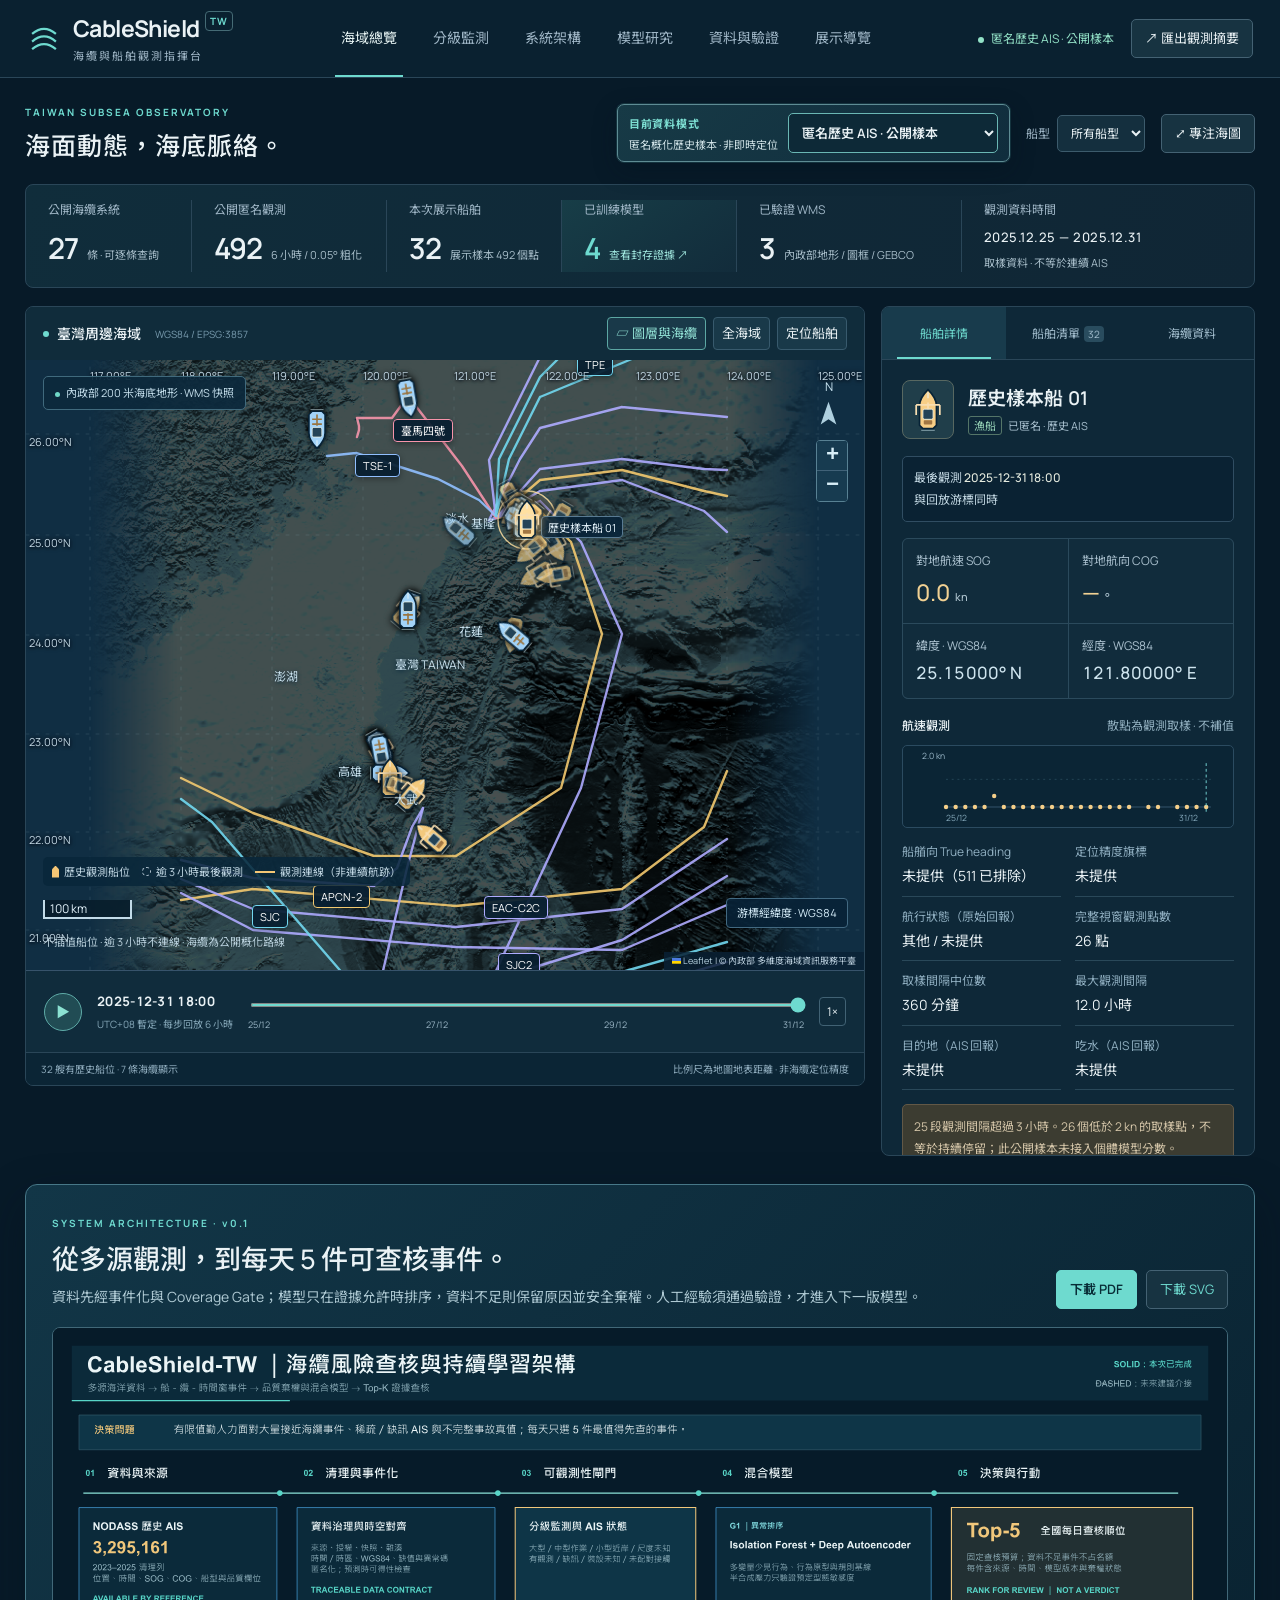
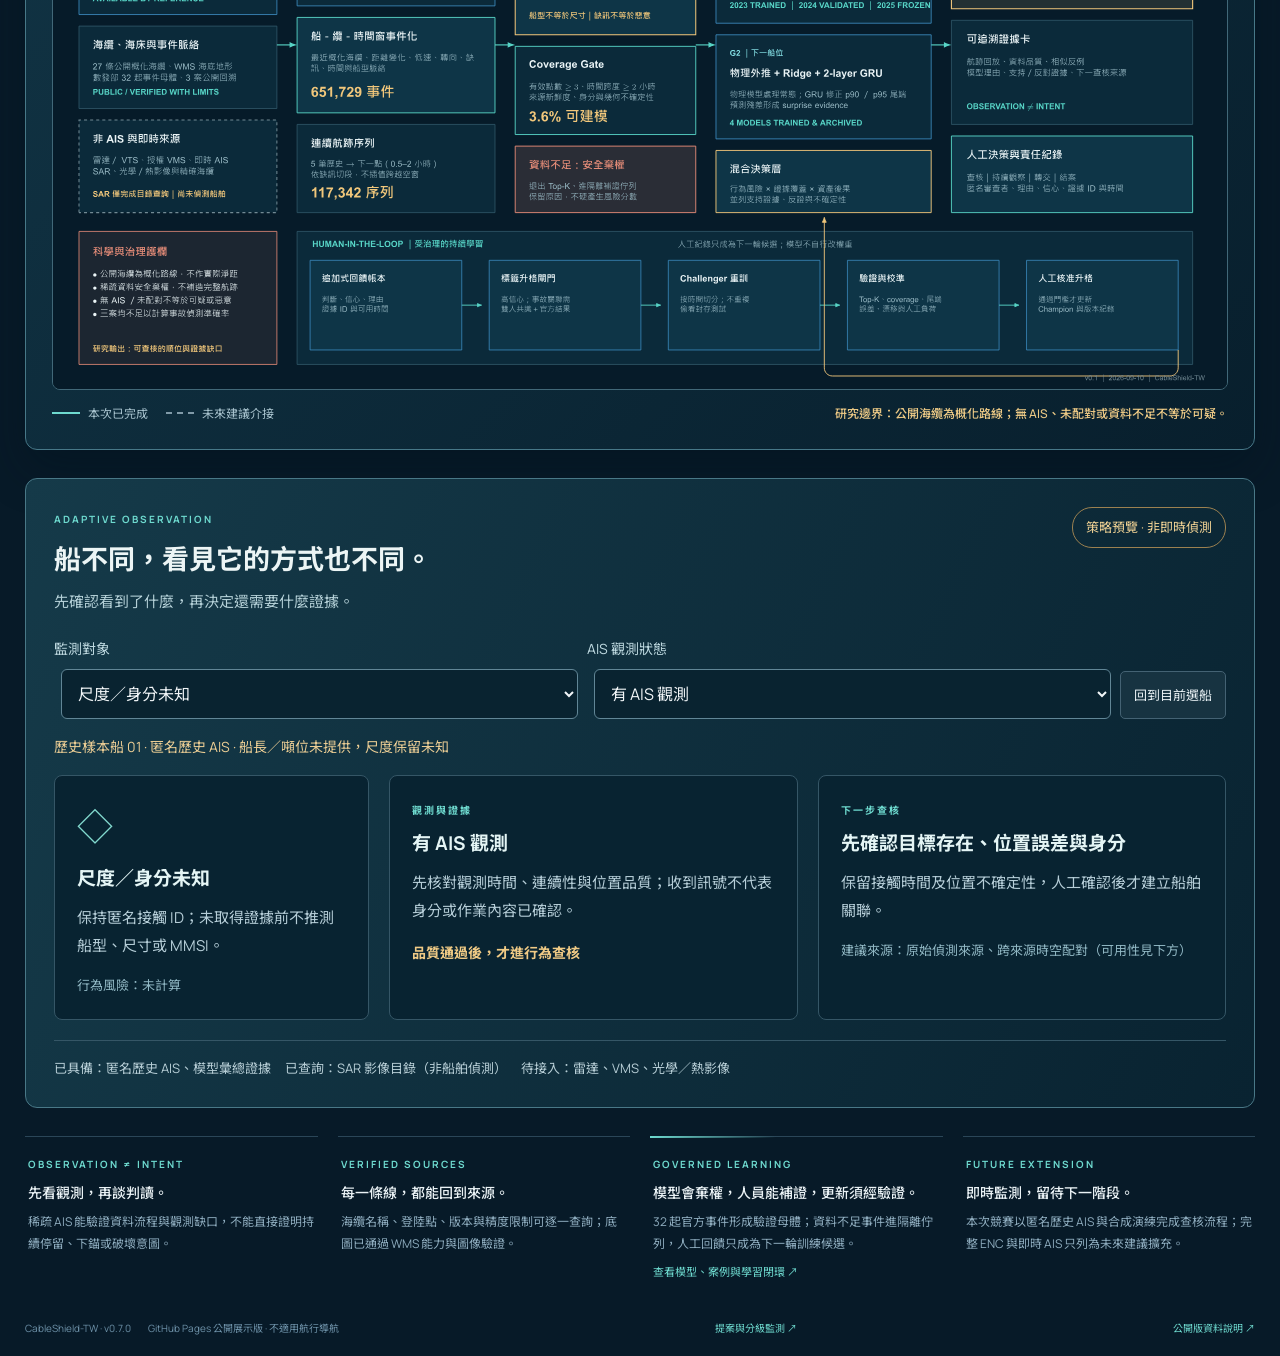
==== index.html @ 7bfb0d84 "feat: publish system architecture workflow" ====
<!doctype html><html lang="zh-Hant"><head><meta charset="utf-8"><meta name="viewport" content="width=device-width,initial-scale=1"><meta name="theme-color" content="#091b29"><title>CableShield-TW｜海纜與船舶觀測指揮台</title><link rel="stylesheet" href="./vendor/leaflet.css?v=0.7.0"><link rel="stylesheet" href="./style.css?v=0.7.0"><script src="./vendor/leaflet.js" defer></script><script src="./app.js?v=0.7.0" type="module"></script></head><body>
<a class="skip" href="#map">跳至海域地圖</a><header class="top"><a class="brand" href="./"><svg viewBox="0 0 40 40"><path d="M6 14Q20 2 34 14M6 23Q20 11 34 23M6 32Q20 20 34 32"/></svg><span>CableShield<sup>TW</sup><small>海纜與船舶觀測指揮台</small></span></a><nav><button class="active" id="overviewNav">海域總覽</button><button id="monitorNav">分級監測</button><button id="architectureNav">系統架構</button><button id="modelNav">模型研究</button><button id="sourcesNav">資料與驗證</button><button id="guideNav">展示導覽</button></nav><div class="header-right"><span class="source-indicator" id="modeTag">歷史 AIS</span><button class="button" id="exportBtn">↗ 匯出觀測摘要</button></div></header>
<main><section class="mission"><div><span class="eyebrow">TAIWAN SUBSEA OBSERVATORY</span><h1>海面動態，海底脈絡。</h1></div><div class="mission-controls"><label class="mode-control"><span class="mode-label">目前資料模式</span><select id="mode" aria-describedby="modeInlineNote"><option value="history">匿名歷史 AIS · 公開樣本</option><option value="simulation">情境演練 · 合成契約展示</option></select><span class="mode-inline-note" id="modeInlineNote">匿名概化歷史樣本 · 非即時定位</span></label><label>船型<select id="shipFilter"><option value="all">所有船型</option><option value="漁船">漁船</option><option value="貨船">貨船</option><option value="其他">其他船舶</option></select></label><button id="fullMap" class="button">⤢ 專注海圖</button></div></section>
<section class="stats"><article><span>公開海纜系統</span><b id="cableTotal">—</b><small>條 · 可逐條查詢</small></article><article><span id="recordsLabel">區域有效觀測</span><b id="pointTotal">—</b><small id="pointScope">7 日資料視窗</small></article><article><span>本次展示船舶</span><b id="shipTotal">—</b><small id="shipScope">依重複觀測數取樣</small></article><article class="model-stat"><span>已訓練模型</span><b>4</b><small><button id="modelEvidenceBtn">查看封存證據 ↗</button></small></article><article><span>已驗證 WMS</span><b>3</b><small>內政部地形 / 圖框 / GEBCO</small></article><article class="data-window"><span>觀測資料時間</span><strong id="dataWindow">正在核對來源…</strong><small id="windowNote">與 2026 海纜快照分開標示</small></article></section>
<section class="workspace"><div class="map-column"><div class="map-top"><div><span class="status-dot"></span><strong>臺灣周邊海域</strong><span class="map-subtitle">WGS84 / EPSG:3857</span></div><div class="map-tabs"><button id="layersBtn" aria-expanded="false">▱ 圖層與海纜</button><button id="homeMap">全海域</button><button id="followBtn">定位船舶</button></div></div><div class="map-shell"><div id="map" role="region" aria-label="可縮放的臺灣海纜與 AIS 地圖" tabindex="0"></div><div class="map-badge" id="baseBadge"><i></i>內政部 200 米海底地形 · WMS 快照</div><div class="map-north">N<svg viewBox="0 0 24 32"><path d="M12 2L21 28L12 22L3 28Z"/></svg></div><div class="map-coordinates" id="coordinates">游標經緯度 · WGS84</div><div class="map-legend"><span><i class="legend-ship"></i>歷史觀測船位</span><span><i class="legend-old"></i>逾 3 小時最後觀測</span><span><i class="legend-track"></i>觀測連線（非連續航跡）</span></div><div class="map-notice" id="mapNotice">不插值船位 · 缺訊不連線 · 海纜為公開概化路線</div>
<aside id="layerPanel" class="layer-panel" hidden><div class="drawer-head"><h2>圖層控制</h2><button id="closeLayers" aria-label="關閉圖層">×</button></div><div class="layer-scroll"><h3>海洋底圖</h3><label class="layer-option"><input type="radio" name="basemap" value="moi" checked><span>內政部 200 米海底地形<small>已驗證 WMS · 2026.09.10 擷取</small></span></label><label class="layer-option"><input type="radio" name="basemap" value="gebco"><span>GEBCO 全球海底地形<small>已驗證 WMS · 獨立來源</small></span></label><label class="layer-option"><input type="radio" name="basemap" value="none"><span>純海圖背景<small>便於辨認船舶與纜線</small></span></label><label class="layer-option"><input id="originalColor" type="checkbox"><span>顯示底圖原色</span></label><label class="layer-option"><input id="liveWms" type="checkbox"><span>直接請求 WMS<small id="wmsState">預設使用已驗證快照，離線也可展示</small></span></label><label class="layer-option"><input id="encFrame" type="checkbox"><span>ENC 電子航行圖框<small>公開 WMS，圖框不等於完整海圖</small></span></label><h3>船舶與座標</h3><label class="layer-option"><input id="shipsLayer" type="checkbox" checked><span>船舶圖示</span></label><label class="layer-option"><input id="tracksLayer" type="checkbox" checked><span>所選船舶觀測連線</span></label><label class="layer-option"><input id="fixesLayer" type="checkbox" checked><span>所選船舶原始觀測點</span></label><label class="layer-option"><input id="gridLayer" type="checkbox" checked><span>經緯網與座標標籤</span></label><label class="layer-option"><input id="labelsLayer" type="checkbox" checked><span>海纜名稱</span></label><h3>海纜系統 <small id="visibleCableCount"></small></h3><div class="layer-actions"><button id="showAllCables">全部顯示</button><button id="hideAllCables">全部隱藏</button></div><input id="cableSearch" placeholder="搜尋海纜名稱…" aria-label="搜尋海纜名稱"><div id="cableLayers"></div><p class="source-foot">TeleGeography / Gigawatt Map · CC BY-NC-SA 3.0。系統名稱為真實資料，路由為公開概化示意；不作實際船纜測距。</p></div></aside></div>
<div class="time-bar"><button id="play" class="play" aria-label="播放歷史觀測">▶</button><div class="play-time"><strong id="cursorTime">—</strong><small id="cursorMeta">資料時區暫按 UTC+08，待確認</small></div><div class="slider-area"><input id="timeSlider" type="range" min="0" max="100" value="100" aria-label="歷史觀測時間游標"><div id="timeTicks"></div></div><button id="speed" class="speed">1×</button></div><div class="map-footer"><span id="mapStatus">正在載入已核對圖層</span><span>比例尺為地圖地表距離 · 非海纜定位精度</span></div></div>
<aside class="inspector"><div class="inspector-tabs"><button class="active" data-tab="detail">船舶詳情</button><button data-tab="fleet">船舶清單 <span id="fleetCount">32</span></button><button data-tab="cable">海纜資料</button></div><div class="inspector-content" id="inspectorContent"><p class="empty">正在載入觀測…</p></div></aside></section>
<section class="architecture" id="systemArchitecture" aria-labelledby="architectureTitle"><div class="architecture-head"><div><span class="eyebrow">SYSTEM ARCHITECTURE · v0.1</span><h2 id="architectureTitle">從多源觀測，到每天 5 件可查核事件。</h2><p>資料先經事件化與 Coverage Gate；模型只在證據允許時排序，資料不足則保留原因並安全棄權。人工經驗須通過驗證，才進入下一版模型。</p></div><div class="architecture-actions"><a class="button primary" href="./assets/cableshield-architecture-v0.1.pdf" download>下載 PDF</a><a class="button" href="./assets/cableshield-architecture-v0.1.svg" download>下載 SVG</a></div></div><a class="architecture-figure" href="./assets/cableshield-architecture-v0.1.svg" target="_blank" rel="noopener" aria-label="另頁開啟完整流程架構圖"><img src="./assets/cableshield-architecture-v0.1.svg?v=0.7.0" alt="CableShield-TW 海纜風險查核與持續學習流程架構圖" loading="lazy"></a><div class="architecture-legend"><span><i class="solid-line"></i>本次已完成</span><span><i class="dashed-line"></i>未來建議介接</span><strong>研究邊界：公開海纜為概化路線；無 AIS、未配對或資料不足不等於可疑。</strong></div></section>
<section class="evidence-strip"><article><span class="eyebrow">OBSERVATION ≠ INTENT</span><h2>先看觀測，再談判讀。</h2><p>稀疏 AIS 能驗證資料流程與觀測缺口，不能直接證明持續停留、下錨或破壞意圖。</p></article><article><span class="eyebrow">VERIFIED SOURCES</span><h2>每一條線，都能回到來源。</h2><p>海纜名稱、登陸點、版本與精度限制可逐一查詢；底圖已通過 WMS 能力與圖像驗證。</p></article><article class="model-evidence-card"><span class="eyebrow">GOVERNED LEARNING</span><h2>模型會棄權，人員能補證，更新須經驗證。</h2><p>32 起官方事件形成驗證母體；資料不足事件進隔離佇列，人工回饋只成為下一輪訓練候選。</p><button id="modelEvidenceStrip">查看模型、案例與學習閉環 ↗</button></article><article><span class="eyebrow">FUTURE EXTENSION</span><h2>即時監測，留待下一階段。</h2><p>本次競賽以匿名歷史 AIS 與合成演練完成查核流程；完整 ENC 與即時 AIS 只列為未來建議擴充。</p></article></section><footer>CableShield-TW · v0.7.0 <span>GitHub Pages 公開展示版 · 不適用航行導航</span><a href="./PROPOSAL.md">提案與分級監測 ↗</a><a href="./README.md">公開版資料說明 ↗</a></footer></main>
<dialog id="dialog" aria-label="資料詳情"><div id="dialogContent"></div></dialog><div id="toast" role="status" aria-live="polite"></div></body></html>
---- vendor/leaflet.css ----
/* required styles */

.leaflet-pane,
.leaflet-tile,
.leaflet-marker-icon,
.leaflet-marker-shadow,
.leaflet-tile-container,
.leaflet-pane > svg,
.leaflet-pane > canvas,
.leaflet-zoom-box,
.leaflet-image-layer,
.leaflet-layer {
	position: absolute;
	left: 0;
	top: 0;
	}
.leaflet-container {
	overflow: hidden;
	}
.leaflet-tile,
.leaflet-marker-icon,
.leaflet-marker-shadow {
	-webkit-user-select: none;
	   -moz-user-select: none;
	        user-select: none;
	  -webkit-user-drag: none;
	}
/* Prevents IE11 from highlighting tiles in blue */
.leaflet-tile::selection {
	background: transparent;
}
/* Safari renders non-retina tile on retina better with this, but Chrome is worse */
.leaflet-safari .leaflet-tile {
	image-rendering: -webkit-optimize-contrast;
	}
/* hack that prevents hw layers "stretching" when loading new tiles */
.leaflet-safari .leaflet-tile-container {
	width: 1600px;
	height: 1600px;
	-webkit-transform-origin: 0 0;
	}
.leaflet-marker-icon,
.leaflet-marker-shadow {
	display: block;
	}
/* .leaflet-container svg: reset svg max-width decleration shipped in Joomla! (joomla.org) 3.x */
/* .leaflet-container img: map is broken in FF if you have max-width: 100% on tiles */
.leaflet-container .leaflet-overlay-pane svg {
	max-width: none !important;
	max-height: none !important;
	}
.leaflet-container .leaflet-marker-pane img,
.leaflet-container .leaflet-shadow-pane img,
.leaflet-container .leaflet-tile-pane img,
.leaflet-container img.leaflet-image-layer,
.leaflet-container .leaflet-tile {
	max-width: none !important;
	max-height: none !important;
	width: auto;
	padding: 0;
	}

.leaflet-container img.leaflet-tile {
	/* See: https://bugs.chromium.org/p/chromium/issues/detail?id=600120 */
	mix-blend-mode: plus-lighter;
}

.leaflet-container.leaflet-touch-zoom {
	-ms-touch-action: pan-x pan-y;
	touch-action: pan-x pan-y;
	}
.leaflet-container.leaflet-touch-drag {
	-ms-touch-action: pinch-zoom;
	/* Fallback for FF which doesn't support pinch-zoom */
	touch-action: none;
	touch-action: pinch-zoom;
}
.leaflet-container.leaflet-touch-drag.leaflet-touch-zoom {
	-ms-touch-action: none;
	touch-action: none;
}
.leaflet-container {
	-webkit-tap-highlight-color: transparent;
}
.leaflet-container a {
	-webkit-tap-highlight-color: rgba(51, 181, 229, 0.4);
}
.leaflet-tile {
	filter: inherit;
	visibility: hidden;
	}
.leaflet-tile-loaded {
	visibility: inherit;
	}
.leaflet-zoom-box {
	width: 0;
	height: 0;
	-moz-box-sizing: border-box;
	     box-sizing: border-box;
	z-index: 800;
	}
/* workaround for https://bugzilla.mozilla.org/show_bug.cgi?id=888319 */
.leaflet-overlay-pane svg {
	-moz-user-select: none;
	}

.leaflet-pane         { z-index: 400; }

.leaflet-tile-pane    { z-index: 200; }
.leaflet-overlay-pane { z-index: 400; }
.leaflet-shadow-pane  { z-index: 500; }
.leaflet-marker-pane  { z-index: 600; }
.leaflet-tooltip-pane   { z-index: 650; }
.leaflet-popup-pane   { z-index: 700; }

.leaflet-map-pane canvas { z-index: 100; }
.leaflet-map-pane svg    { z-index: 200; }

.leaflet-vml-shape {
	width: 1px;
	height: 1px;
	}
.lvml {
	behavior: url(#default#VML);
	display: inline-block;
	position: absolute;
	}


/* control positioning */

.leaflet-control {
	position: relative;
	z-index: 800;
	pointer-events: visiblePainted; /* IE 9-10 doesn't have auto */
	pointer-events: auto;
	}
.leaflet-top,
.leaflet-bottom {
	position: absolute;
	z-index: 1000;
	pointer-events: none;
	}
.leaflet-top {
	top: 0;
	}
.leaflet-right {
	right: 0;
	}
.leaflet-bottom {
	bottom: 0;
	}
.leaflet-left {
	left: 0;
	}
.leaflet-control {
	float: left;
	clear: both;
	}
.leaflet-right .leaflet-control {
	float: right;
	}
.leaflet-top .leaflet-control {
	margin-top: 10px;
	}
.leaflet-bottom .leaflet-control {
	margin-bottom: 10px;
	}
.leaflet-left .leaflet-control {
	margin-left: 10px;
	}
.leaflet-right .leaflet-control {
	margin-right: 10px;
	}


/* zoom and fade animations */

.leaflet-fade-anim .leaflet-popup {
	opacity: 0;
	-webkit-transition: opacity 0.2s linear;
	   -moz-transition: opacity 0.2s linear;
	        transition: opacity 0.2s linear;
	}
.leaflet-fade-anim .leaflet-map-pane .leaflet-popup {
	opacity: 1;
	}
.leaflet-zoom-animated {
	-webkit-transform-origin: 0 0;
	    -ms-transform-origin: 0 0;
	        transform-origin: 0 0;
	}
svg.leaflet-zoom-animated {
	will-change: transform;
}

.leaflet-zoom-anim .leaflet-zoom-animated {
	-webkit-transition: -webkit-transform 0.25s cubic-bezier(0,0,0.25,1);
	   -moz-transition:    -moz-transform 0.25s cubic-bezier(0,0,0.25,1);
	        transition:         transform 0.25s cubic-bezier(0,0,0.25,1);
	}
.leaflet-zoom-anim .leaflet-tile,
.leaflet-pan-anim .leaflet-tile {
	-webkit-transition: none;
	   -moz-transition: none;
	        transition: none;
	}

.leaflet-zoom-anim .leaflet-zoom-hide {
	visibility: hidden;
	}


/* cursors */

.leaflet-interactive {
	cursor: pointer;
	}
.leaflet-grab {
	cursor: -webkit-grab;
	cursor:    -moz-grab;
	cursor:         grab;
	}
.leaflet-crosshair,
.leaflet-crosshair .leaflet-interactive {
	cursor: crosshair;
	}
.leaflet-popup-pane,
.leaflet-control {
	cursor: auto;
	}
.leaflet-dragging .leaflet-grab,
.leaflet-dragging .leaflet-grab .leaflet-interactive,
.leaflet-dragging .leaflet-marker-draggable {
	cursor: move;
	cursor: -webkit-grabbing;
	cursor:    -moz-grabbing;
	cursor:         grabbing;
	}

/* marker & overlays interactivity */
.leaflet-marker-icon,
.leaflet-marker-shadow,
.leaflet-image-layer,
.leaflet-pane > svg path,
.leaflet-tile-container {
	pointer-events: none;
	}

.leaflet-marker-icon.leaflet-interactive,
.leaflet-image-layer.leaflet-interactive,
.leaflet-pane > svg path.leaflet-interactive,
svg.leaflet-image-layer.leaflet-interactive path {
	pointer-events: visiblePainted; /* IE 9-10 doesn't have auto */
	pointer-events: auto;
	}

/* visual tweaks */

.leaflet-container {
	background: #ddd;
	outline-offset: 1px;
	}
.leaflet-container a {
	color: #0078A8;
	}
.leaflet-zoom-box {
	border: 2px dotted #38f;
	background: rgba(255,255,255,0.5);
	}


/* general typography */
.leaflet-container {
	font-family: "Helvetica Neue", Arial, Helvetica, sans-serif;
	font-size: 12px;
	font-size: 0.75rem;
	line-height: 1.5;
	}


/* general toolbar styles */

.leaflet-bar {
	box-shadow: 0 1px 5px rgba(0,0,0,0.65);
	border-radius: 4px;
	}
.leaflet-bar a {
	background-color: #fff;
	border-bottom: 1px solid #ccc;
	width: 26px;
	height: 26px;
	line-height: 26px;
	display: block;
	text-align: center;
	text-decoration: none;
	color: black;
	}
.leaflet-bar a,
.leaflet-control-layers-toggle {
	background-position: 50% 50%;
	background-repeat: no-repeat;
	display: block;
	}
.leaflet-bar a:hover,
.leaflet-bar a:focus {
	background-color: #f4f4f4;
	}
.leaflet-bar a:first-child {
	border-top-left-radius: 4px;
	border-top-right-radius: 4px;
	}
.leaflet-bar a:last-child {
	border-bottom-left-radius: 4px;
	border-bottom-right-radius: 4px;
	border-bottom: none;
	}
.leaflet-bar a.leaflet-disabled {
	cursor: default;
	background-color: #f4f4f4;
	color: #bbb;
	}

.leaflet-touch .leaflet-bar a {
	width: 30px;
	height: 30px;
	line-height: 30px;
	}
.leaflet-touch .leaflet-bar a:first-child {
	border-top-left-radius: 2px;
	border-top-right-radius: 2px;
	}
.leaflet-touch .leaflet-bar a:last-child {
	border-bottom-left-radius: 2px;
	border-bottom-right-radius: 2px;
	}

/* zoom control */

.leaflet-control-zoom-in,
.leaflet-control-zoom-out {
	font: bold 18px 'Lucida Console', Monaco, monospace;
	text-indent: 1px;
	}

.leaflet-touch .leaflet-control-zoom-in, .leaflet-touch .leaflet-control-zoom-out  {
	font-size: 22px;
	}


/* layers control */

.leaflet-control-layers {
	box-shadow: 0 1px 5px rgba(0,0,0,0.4);
	background: #fff;
	border-radius: 5px;
	}
.leaflet-control-layers-toggle {
	background-image: url(images/layers.png);
	width: 36px;
	height: 36px;
	}
.leaflet-retina .leaflet-control-layers-toggle {
	background-image: url(images/layers-2x.png);
	background-size: 26px 26px;
	}
.leaflet-touch .leaflet-control-layers-toggle {
	width: 44px;
	height: 44px;
	}
.leaflet-control-layers .leaflet-control-layers-list,
.leaflet-control-layers-expanded .leaflet-control-layers-toggle {
	display: none;
	}
.leaflet-control-layers-expanded .leaflet-control-layers-list {
	display: block;
	position: relative;
	}
.leaflet-control-layers-expanded {
	padding: 6px 10px 6px 6px;
	color: #333;
	background: #fff;
	}
.leaflet-control-layers-scrollbar {
	overflow-y: scroll;
	overflow-x: hidden;
	padding-right: 5px;
	}
.leaflet-control-layers-selector {
	margin-top: 2px;
	position: relative;
	top: 1px;
	}
.leaflet-control-layers label {
	display: block;
	font-size: 13px;
	font-size: 1.08333em;
	}
.leaflet-control-layers-separator {
	height: 0;
	border-top: 1px solid #ddd;
	margin: 5px -10px 5px -6px;
	}

/* Default icon URLs */
.leaflet-default-icon-path { /* used only in path-guessing heuristic, see L.Icon.Default */
	background-image: url(images/marker-icon.png);
	}


/* attribution and scale controls */

.leaflet-container .leaflet-control-attribution {
	background: #fff;
	background: rgba(255, 255, 255, 0.8);
	margin: 0;
	}
.leaflet-control-attribution,
.leaflet-control-scale-line {
	padding: 0 5px;
	color: #333;
	line-height: 1.4;
	}
.leaflet-control-attribution a {
	text-decoration: none;
	}
.leaflet-control-attribution a:hover,
.leaflet-control-attribution a:focus {
	text-decoration: underline;
	}
.leaflet-attribution-flag {
	display: inline !important;
	vertical-align: baseline !important;
	width: 1em;
	height: 0.6669em;
	}
.leaflet-left .leaflet-control-scale {
	margin-left: 5px;
	}
.leaflet-bottom .leaflet-control-scale {
	margin-bottom: 5px;
	}
.leaflet-control-scale-line {
	border: 2px solid #777;
	border-top: none;
	line-height: 1.1;
	padding: 2px 5px 1px;
	white-space: nowrap;
	-moz-box-sizing: border-box;
	     box-sizing: border-box;
	background: rgba(255, 255, 255, 0.8);
	text-shadow: 1px 1px #fff;
	}
.leaflet-control-scale-line:not(:first-child) {
	border-top: 2px solid #777;
	border-bottom: none;
	margin-top: -2px;
	}
.leaflet-control-scale-line:not(:first-child):not(:last-child) {
	border-bottom: 2px solid #777;
	}

.leaflet-touch .leaflet-control-attribution,
.leaflet-touch .leaflet-control-layers,
.leaflet-touch .leaflet-bar {
	box-shadow: none;
	}
.leaflet-touch .leaflet-control-layers,
.leaflet-touch .leaflet-bar {
	border: 2px solid rgba(0,0,0,0.2);
	background-clip: padding-box;
	}


/* popup */

.leaflet-popup {
	position: absolute;
	text-align: center;
	margin-bottom: 20px;
	}
.leaflet-popup-content-wrapper {
	padding: 1px;
	text-align: left;
	border-radius: 12px;
	}
.leaflet-popup-content {
	margin: 13px 24px 13px 20px;
	line-height: 1.3;
	font-size: 13px;
	font-size: 1.08333em;
	min-height: 1px;
	}
.leaflet-popup-content p {
	margin: 17px 0;
	margin: 1.3em 0;
	}
.leaflet-popup-tip-container {
	width: 40px;
	height: 20px;
	position: absolute;
	left: 50%;
	margin-top: -1px;
	margin-left: -20px;
	overflow: hidden;
	pointer-events: none;
	}
.leaflet-popup-tip {
	width: 17px;
	height: 17px;
	padding: 1px;

	margin: -10px auto 0;
	pointer-events: auto;

	-webkit-transform: rotate(45deg);
	   -moz-transform: rotate(45deg);
	    -ms-transform: rotate(45deg);
	        transform: rotate(45deg);
	}
.leaflet-popup-content-wrapper,
.leaflet-popup-tip {
	background: white;
	color: #333;
	box-shadow: 0 3px 14px rgba(0,0,0,0.4);
	}
.leaflet-container a.leaflet-popup-close-button {
	position: absolute;
	top: 0;
	right: 0;
	border: none;
	text-align: center;
	width: 24px;
	height: 24px;
	font: 16px/24px Tahoma, Verdana, sans-serif;
	color: #757575;
	text-decoration: none;
	background: transparent;
	}
.leaflet-container a.leaflet-popup-close-button:hover,
.leaflet-container a.leaflet-popup-close-button:focus {
	color: #585858;
	}
.leaflet-popup-scrolled {
	overflow: auto;
	}

.leaflet-oldie .leaflet-popup-content-wrapper {
	-ms-zoom: 1;
	}
.leaflet-oldie .leaflet-popup-tip {
	width: 24px;
	margin: 0 auto;

	-ms-filter: "progid:DXImageTransform.Microsoft.Matrix(M11=0.70710678, M12=0.70710678, M21=-0.70710678, M22=0.70710678)";
	filter: progid:DXImageTransform.Microsoft.Matrix(M11=0.70710678, M12=0.70710678, M21=-0.70710678, M22=0.70710678);
	}

.leaflet-oldie .leaflet-control-zoom,
.leaflet-oldie .leaflet-control-layers,
.leaflet-oldie .leaflet-popup-content-wrapper,
.leaflet-oldie .leaflet-popup-tip {
	border: 1px solid #999;
	}


/* div icon */

.leaflet-div-icon {
	background: #fff;
	border: 1px solid #666;
	}


/* Tooltip */
/* Base styles for the element that has a tooltip */
.leaflet-tooltip {
	position: absolute;
	padding: 6px;
	background-color: #fff;
	border: 1px solid #fff;
	border-radius: 3px;
	color: #222;
	white-space: nowrap;
	-webkit-user-select: none;
	-moz-user-select: none;
	-ms-user-select: none;
	user-select: none;
	pointer-events: none;
	box-shadow: 0 1px 3px rgba(0,0,0,0.4);
	}
.leaflet-tooltip.leaflet-interactive {
	cursor: pointer;
	pointer-events: auto;
	}
.leaflet-tooltip-top:before,
.leaflet-tooltip-bottom:before,
.leaflet-tooltip-left:before,
.leaflet-tooltip-right:before {
	position: absolute;
	pointer-events: none;
	border: 6px solid transparent;
	background: transparent;
	content: "";
	}

/* Directions */

.leaflet-tooltip-bottom {
	margin-top: 6px;
}
.leaflet-tooltip-top {
	margin-top: -6px;
}
.leaflet-tooltip-bottom:before,
.leaflet-tooltip-top:before {
	left: 50%;
	margin-left: -6px;
	}
.leaflet-tooltip-top:before {
	bottom: 0;
	margin-bottom: -12px;
	border-top-color: #fff;
	}
.leaflet-tooltip-bottom:before {
	top: 0;
	margin-top: -12px;
	margin-left: -6px;
	border-bottom-color: #fff;
	}
.leaflet-tooltip-left {
	margin-left: -6px;
}
.leaflet-tooltip-right {
	margin-left: 6px;
}
.leaflet-tooltip-left:before,
.leaflet-tooltip-right:before {
	top: 50%;
	margin-top: -6px;
	}
.leaflet-tooltip-left:before {
	right: 0;
	margin-right: -12px;
	border-left-color: #fff;
	}
.leaflet-tooltip-right:before {
	left: 0;
	margin-left: -12px;
	border-right-color: #fff;
	}

/* Printing */

@media print {
	/* Prevent printers from removing background-images of controls. */
	.leaflet-control {
		-webkit-print-color-adjust: exact;
		print-color-adjust: exact;
		}
	}
---- style.css ----
@import url('https://fonts.googleapis.com/css2?family=Manrope:wght@400;500;600;700;800&family=Noto+Sans+TC:wght@400;500;600;700&display=swap');
:root{--bg:#071a28;--panel:#102a39;--line:#2a4658;--text:#eaf2f5;--sub:#a0b7c7;--cyan:#6edacf;--gold:#f5c675;--blue:#8fc3ff;--font:'Manrope','Noto Sans TC','Microsoft JhengHei',sans-serif}*{box-sizing:border-box}body{margin:0;background:var(--bg);color:var(--text);font:14px/1.6 var(--font)}button,input,select,textarea{font:inherit}button{cursor:pointer;color:inherit;background:none;border:0}button:hover{filter:brightness(1.2)}button:disabled{opacity:.4;cursor:not-allowed}button:focus-visible,a:focus-visible,input:focus-visible,select:focus-visible{outline:2px solid var(--cyan);outline-offset:3px}h1,h2,h3,p{margin:0}a{color:var(--cyan);text-decoration:none}[hidden]{display:none!important}.skip{position:absolute;top:-80px;padding:12px;z-index:5000;background:var(--panel)}.skip:focus{top:0}.top{height:78px;padding:0 27px;display:flex;align-items:center;justify-content:space-between;border-bottom:1px solid var(--line);background:#0a2130;gap:24px}.brand{display:flex;align-items:center;gap:12px;color:var(--text);font-size:23px;font-weight:700;line-height:1.2;letter-spacing:-.6px;white-space:nowrap}.brand>svg{width:34px;stroke:var(--cyan);stroke-width:2.6;fill:none}.brand sup{font-size:10px;letter-spacing:1px;color:var(--cyan);border:1px solid #456b75;padding:2px 4px;border-radius:4px;margin-left:6px;vertical-align:top}.brand small{display:block;font-size:11px;font-weight:400;letter-spacing:2px;color:var(--sub);margin-top:6px}.top nav{display:flex;gap:24px;align-self:stretch}.top nav button{font-size:14px;color:var(--sub);position:relative}.top nav button.active{color:#eaf7f6}.top nav button.active:after{content:'';position:absolute;bottom:0;left:0;right:0;height:2px;background:var(--cyan)}.header-right{display:flex;gap:17px;align-items:center}.source-indicator{font-size:12px;color:#93e2c7;white-space:nowrap}.source-indicator:before{content:'';display:inline-block;width:6px;height:6px;background:currentColor;border-radius:50%;margin-right:7px}.button{padding:8px 13px;border:1px solid #446273;border-radius:5px;font-size:12px;background:#173341;white-space:nowrap}.button.primary{background:var(--cyan);color:#082c36;border-color:var(--cyan);font-weight:600}.mission{display:flex;justify-content:space-between;gap:12px;align-items:center;margin:22px 0 18px}.eyebrow{font-size:10px;letter-spacing:2px;font-weight:700;color:var(--cyan)}h1{font-size:25px;letter-spacing:1px;font-weight:500;margin-top:4px}.mission-controls{display:flex;align-items:center;gap:16px}.mission-controls label{font-size:12px;color:var(--sub)}select{padding:8px 9px;margin-left:7px;border:1px solid #3c5b6c;border-radius:5px;background:#142f3e;color:var(--text);font-size:12px}main{padding:0 25px;max-width:1920px;margin:auto}.stats{display:grid;grid-template-columns:1fr 1fr 1fr 1.12fr 1.5fr;border:1px solid var(--line);border-radius:8px;background:linear-gradient(110deg,#102d3b,#102635);padding:15px 0;margin-bottom:18px}.stats article{padding:0 22px;border-right:1px solid var(--line);display:grid;grid-template-columns:auto 1fr;column-gap:9px;align-items:baseline}.stats article:last-child{border:0}.stats article>span{font-size:12px;color:var(--sub);grid-column:1/-1}.stats b{font-size:29px;font-weight:600;letter-spacing:-1px;margin-top:5px}.stats small{font-size:11px;color:#a7bdc9}.stats .data-window{display:flex;flex-direction:column;gap:7px}.data-window strong{font-size:13px;font-weight:500;letter-spacing:.5px}.workspace{display:grid;grid-template-columns:minmax(0,1fr) 374px;gap:16px;align-items:stretch}.map-column,.inspector{border:1px solid var(--line);border-radius:8px;overflow:hidden;background:#0e2838}.map-column{display:flex;flex-direction:column}.map-top{height:53px;flex-shrink:0;padding:0 17px;display:flex;align-items:center;justify-content:space-between;gap:10px;background:#102c3b}.map-top>div{display:flex;align-items:center;gap:8px}.map-top strong{font-size:14px;font-weight:500}.status-dot{width:6px;height:6px;background:var(--cyan);border-radius:50%}.map-subtitle{color:#789bae;font-size:10px;margin-left:6px}.map-tabs{gap:7px!important}.map-tabs button{border:1px solid #385a6d;border-radius:4px;padding:5px 8px;font-size:12px;background:#193949}.map-tabs button:first-child{border-color:#5ca7a3;color:#91e1d5}.map-shell{position:relative;height:610px;flex:1;min-height:520px}#map{height:100%;width:100%;background:#102e43;outline:none}.leaflet-container{font-family:var(--font);font-size:13px}.leaflet-control-attribution{font-size:9px!important;background:#0a2235d9!important;color:#bdd1df!important;padding:3px 8px!important}.leaflet-control-attribution a{color:#b6d0de!important}.leaflet-control-scale{margin-bottom:51px!important;margin-left:17px!important}.leaflet-control-scale-line{border-color:#c2dbe8!important;color:#e4f3fb!important;background:#071d2be0!important;text-shadow:none!important;font-size:11px!important;padding:2px 5px!important;border-width:2px!important}.leaflet-control-zoom{border:1px solid #588193!important;margin-top:80px!important;margin-right:16px!important}.leaflet-control-zoom a{background:#173b50!important;color:#d8eef7!important;border-bottom-color:#416278!important}.leaflet-popup-content-wrapper{border-radius:7px;background:#102d40;color:#eaf4f6;border:1px solid #5b7d8a;box-shadow:0 8px 22px #0006}.leaflet-popup-tip{background:#102d40}.leaflet-popup-content{margin:14px 17px;font:13px/1.7 var(--font)}.leaflet-tooltip{background:#0a2336e8;color:#def0f6;border:1px solid #42677f;border-radius:4px;font:12px/1.5 var(--font);padding:4px 8px;box-shadow:0 2px 10px #0004}.leaflet-tooltip-top:before,.leaflet-tooltip-bottom:before,.leaflet-tooltip-left:before,.leaflet-tooltip-right:before{display:none}.relief-image{filter:grayscale(1) sepia(.75) hue-rotate(147deg) saturate(1.6) brightness(.32) contrast(1.05)}.relief-original{filter:none}.map-badge{position:absolute;top:16px;left:17px;z-index:450;border:1px solid #406a7d;border-radius:5px;background:#0c293ded;color:#c4deeb;padding:7px 11px;font-size:11px;pointer-events:none}.map-badge i{display:inline-block;width:5px;height:5px;background:#70d8c7;border-radius:50%;margin-right:6px}.map-north{position:absolute;right:25px;top:17px;z-index:450;color:#cae5f2;display:flex;align-items:center;flex-direction:column;gap:3px;font-size:12px;pointer-events:none}.map-north svg{width:21px;fill:#afd0df}.map-coordinates{position:absolute;right:16px;bottom:42px;z-index:450;font:12px/1.3 var(--font);font-variant-numeric:tabular-nums;background:#082338e6;border:1px solid #426981;border-radius:4px;padding:7px 10px;color:#d6edf9}.map-legend{position:absolute;left:17px;bottom:84px;z-index:450;display:flex;flex-wrap:wrap;gap:12px;max-width:80%;font-size:10px;background:#09273add;padding:6px 9px;border-radius:5px;color:#c0d6e2;pointer-events:none}.map-legend span{display:flex;align-items:center;gap:5px}.legend-ship{height:12px;width:7px;background:var(--gold);clip-path:polygon(50% 0,100% 30%,100% 100%,0 100%,0 30%)}.legend-old{height:9px;width:9px;border:1px dashed #b6c7d4;border-radius:50%}.legend-track{width:20px;border-top:2px solid var(--gold)}.map-notice{position:absolute;bottom:20px;left:17px;z-index:450;color:#b9d0dc;font-size:10px;pointer-events:none}.map-footer{display:flex;justify-content:space-between;gap:10px;padding:8px 15px;border-top:1px solid var(--line);font-size:10px;color:#91aebf;background:#0b2535}.time-bar{display:flex;align-items:center;gap:15px;padding:15px 18px;border-top:1px solid #37536b;background:#102c3c;height:82px;flex-shrink:0}.play{width:38px;height:38px;border:1px solid #5faca8;background:#214c54;color:#8be2d2;border-radius:50%;font-size:14px;flex-shrink:0}.play-time{white-space:nowrap;display:grid;gap:4px}.play-time strong{font-size:13px;font-variant-numeric:tabular-nums;letter-spacing:.3px}.play-time small{font-size:10px;color:#88aabb}.slider-area{flex:1;min-width:70px}.slider-area input{width:100%;height:4px;accent-color:var(--cyan);cursor:pointer}.slider-area>div{display:flex;justify-content:space-between;font-size:9px;color:#9ab5c5;margin-top:5px}.speed{font-size:12px;border:1px solid #416274;border-radius:4px;padding:4px 7px}.ship-marker{background:none;border:none}.ship-symbol{width:32px;height:42px;transform-origin:50% 50%;filter:drop-shadow(0 2px 3px #000)}.ship-symbol svg{width:100%;height:100%;overflow:visible}.ship-marker.selected .ship-symbol{filter:drop-shadow(0 0 7px #ffd384)}.ship-label{display:block;margin-left:30px;margin-top:-25px;white-space:nowrap;background:#082439e8;border:1px solid #587a92;color:#e5f3fb;border-radius:4px;padding:2px 6px;font:11px var(--font);width:max-content;max-width:170px;overflow:hidden;text-overflow:ellipsis}.ship-marker.stale .ship-symbol{opacity:.65}.coordinate-label{background:none;border:0;color:#9dbbcf;font:10px var(--font);white-space:nowrap;pointer-events:none;text-shadow:0 1px 3px #06192e}.place-label{color:#c9e1ed;font:12px var(--font);white-space:nowrap;text-shadow:0 1px 4px #062438}.cable-label{background:#081f31ed;color:white;border:1px solid var(--cable-color);padding:3px 7px;border-radius:4px;white-space:nowrap;font:11px var(--font);box-shadow:0 2px 6px #0005}.layer-panel{position:absolute;top:0;left:0;bottom:0;width:300px;z-index:900;background:#102c3ff5;backdrop-filter:blur(15px);border-right:1px solid #548094;box-shadow:10px 0 25px #03142055;display:flex;flex-direction:column}.drawer-head{display:flex;align-items:center;justify-content:space-between;padding:14px 18px;border-bottom:1px solid #34566c}.drawer-head h2{font-size:17px;font-weight:500}.drawer-head button{font-size:26px;line-height:1}.layer-scroll{padding:5px 18px 20px;overflow:auto}.layer-scroll h3{font-size:13px;color:#cee5ed;font-weight:500;margin:18px 0 12px}.layer-scroll h3 small{font-size:11px;color:var(--cyan);float:right}.layer-option{display:flex;align-items:center;gap:10px;padding:7px 0;font-size:12px;cursor:pointer}.layer-option input{accent-color:var(--cyan);width:14px;height:14px;margin:0;flex-shrink:0}.layer-option span{flex:1}.layer-option small{display:block;font-size:10px;color:#8cacbd;line-height:1.6;margin-top:3px}.layer-actions{display:flex;gap:8px;margin-bottom:10px}.layer-actions button{border:1px solid #42677c;border-radius:4px;font-size:11px;padding:4px 8px}.layer-scroll>input{width:100%;border:1px solid #416075;border-radius:4px;background:#0c2436;color:white;padding:7px;font-size:12px}.cable-row{display:flex;align-items:center;gap:8px;padding:9px 0;border-bottom:1px solid #2b485b;font-size:11px}.cable-row input{accent-color:var(--cyan)}.cable-row i{width:20px;flex-shrink:0;border-top:3px solid var(--cable-color)}.cable-row button{font-size:11px;text-align:left;padding:0;line-height:1.5;flex:1}.source-foot{color:#8daebe;font-size:10px;margin-top:15px;line-height:1.8}.inspector{display:flex;flex-direction:column;max-height:850px}.inspector-tabs{display:flex;height:53px;flex-shrink:0;border-bottom:1px solid var(--line)}.inspector-tabs button{flex:1;font-size:12px;color:#a2bdcd;position:relative}.inspector-tabs button.active{color:var(--cyan);background:#183b4c}.inspector-tabs button.active:after{content:'';position:absolute;left:15px;right:15px;bottom:0;height:2px;background:var(--cyan)}.inspector-tabs span{font-size:10px;margin-left:2px;background:#294c5e;padding:1px 4px;border-radius:4px}.inspector-content{overflow:auto;flex:1;padding:20px}.vessel-head{display:flex;align-items:center;gap:14px}.vessel-icon{width:52px;height:59px;background:#203e4a;border:1px solid #586861;border-radius:8px;display:grid;place-items:center;flex-shrink:0}.vessel-icon svg{width:34px;height:44px;fill:none}.vessel-head h2{font-size:19px;letter-spacing:.1px;line-height:1.4;overflow-wrap:anywhere;font-weight:600}.vessel-head p{font-size:11px;color:#a7bfce;margin-top:6px}.type-pill{border:1px solid #547568;color:#98d4b8;border-radius:3px;padding:1px 5px;margin-right:6px}.detail-stamp{margin-top:17px;padding:10px 11px;background:#0a2233;border:1px solid #304d62;border-radius:5px;font-size:12px;line-height:1.8;color:#c3d8e3}.detail-stamp strong{font-weight:500;color:#e5ebdf}.stale-text{color:#ecc38b}.data-grid{display:grid;grid-template-columns:1fr 1fr;gap:1px;background:#2b4a5c;border:1px solid #2b4a5c;border-radius:6px;overflow:hidden;margin:16px 0}.data-grid>div{background:#112c3c;padding:12px 13px}.data-grid small{display:block;font-size:11px;color:#aac0ce}.data-grid strong{display:block;font-size:23px;font-weight:500;margin-top:4px;color:#f1d193;font-variant-numeric:tabular-nums}.data-grid strong span{font-size:11px;color:#b1c6d1;margin-left:5px}.data-grid .position strong{font-size:15px;color:#cfe5ef;letter-spacing:.1px}.section-title{display:flex;justify-content:space-between;align-items:center;margin:17px 0 10px;font-size:12px;font-weight:500}.section-title small{font-size:10px;color:#91afbf;font-weight:400}.spark{width:100%;height:83px;display:block;background:#0b2535;border:1px solid #2b4b60;border-radius:5px}.detail-facts{display:grid;grid-template-columns:1fr 1fr;gap:10px 14px;margin:14px 0}.detail-facts>div{border-bottom:1px solid #294859;padding-bottom:8px}.detail-facts dt{font-size:10px;color:#8faec0}.detail-facts dd{font-size:12px;margin:4px 0 0;overflow-wrap:anywhere}.quality-note{font-size:11px;color:#d4c5a8;background:#3c3c31;border:1px solid #625846;padding:11px;border-radius:5px;line-height:1.8}.detail-actions{display:flex;gap:8px;margin-top:17px}.detail-actions button{flex:1;font-size:11px;padding:8px}.fleet-search{width:100%;background:#081f30;border:1px solid #416073;border-radius:5px;padding:9px 11px;font-size:12px;color:#e0eef6}.fleet-hint{font-size:11px;color:#94b0c2;padding:10px 0}.fleet-row{display:flex;align-items:center;gap:11px;width:100%;text-align:left;padding:13px 2px;border-bottom:1px solid #2b485c}.fleet-row>svg{width:20px;height:30px;flex-shrink:0}.fleet-row strong{font-size:12px;font-weight:500}.fleet-row p{font-size:10px;color:#99b4c5;margin-top:5px}.fleet-row .fleet-count{margin-left:auto;color:#90c2d9;font-size:12px;white-space:nowrap}.cable-heading{border-left:4px solid var(--cable-color);padding-left:12px}.cable-heading h2{font-size:20px;font-weight:500;line-height:1.5}.cable-heading p{font-size:11px;color:var(--sub);margin-top:7px}.cable-source{font-size:12px;color:#afc4d1;line-height:1.9;margin:15px 0}.landing-list{list-style:none;margin:0;padding:0}.landing-list li{padding:9px 0;border-bottom:1px solid #2c485a;font-size:12px}.landing-list small{font-size:10px;color:var(--sub);display:block}.evidence-strip{display:grid;grid-template-columns:repeat(3,1fr);gap:20px;margin-top:18px}.evidence-strip article{border-top:1px solid var(--line);padding:15px 3px}.evidence-strip h2{font-size:14px;font-weight:500;margin:7px 0}.evidence-strip p{font-size:11px;color:#8eacbe;line-height:1.8}footer{font-size:10px;color:#6f93aa;display:flex;gap:17px;padding:15px 0 20px}footer a{margin-left:auto}.empty{padding:20px 10px;text-align:center;color:#9ebaca;font-size:13px}dialog{padding:0;background:#102b3d;color:var(--text);border:1px solid #4b7187;border-radius:10px;width:1050px;max-width:94vw;max-height:89vh;box-shadow:0 30px 80px #0008}dialog::backdrop{background:#02131dbe;backdrop-filter:blur(6px)}.dialog-header{padding:20px 25px;background:#16394c;border-bottom:1px solid #34576c;display:flex;justify-content:space-between;align-items:center;gap:20px}.dialog-header h2{font-size:21px;font-weight:500}.dialog-header button{font-size:27px}.dialog-body{padding:24px 25px}.dialog-body>p{font-size:13px;line-height:1.9;color:#adc5d4;margin-bottom:18px}.table-wrap{overflow:auto;max-height:53vh}table{border-collapse:collapse;width:100%;font-size:12px;text-align:left}td,th{padding:11px 13px;border-bottom:1px solid #355266;white-space:nowrap}th{color:#9ebacb;font-size:11px;font-weight:500;background:#102b3d;position:sticky;top:0}.provenance-note{font-size:11px;color:#a9c0ce;margin:15px 0}.source-cards{display:grid;grid-template-columns:1fr 1fr;gap:15px}.source-card{border:1px solid #3a5a70;border-radius:6px;padding:18px}.source-card h3{font-size:16px;font-weight:500;margin-bottom:9px}.source-card p{font-size:12px;color:#b1c8d5;line-height:1.9;margin:8px 0}.status-pill{display:inline-block;font-size:11px;border:1px solid #567d70;color:#9cddba;padding:2px 7px;border-radius:4px;margin-bottom:10px}.status-pill.wait{color:#ebc48b;border-color:#746040}.source-card a{font-size:12px}.source-card .button{margin-top:8px}.data-summary{display:grid;grid-template-columns:repeat(4,1fr);gap:15px;background:#0b2334;padding:18px;border-radius:5px;margin:18px 0}.data-summary strong{display:block;font-size:25px;color:#b8dce8}.data-summary small{font-size:11px;color:#93b4c7}.review-form textarea{width:100%;min-height:110px;background:#081f30;border:1px solid #42677c;border-radius:5px;color:#e4eef3;padding:12px;margin:12px 0}.review-form label{display:block;font-size:13px}.review-form button{margin-top:7px}.guide-grid{display:grid;gap:12px}.guide-item{border:1px solid #3e6075;border-radius:6px;padding:18px;text-align:left;display:flex;align-items:center;gap:20px}.guide-item>b{font-size:27px;font-weight:400;color:#78dacc}.guide-item strong{font-size:16px;font-weight:500}.guide-item p{font-size:12px;color:#a4bfce;margin-top:5px}#toast{position:fixed;bottom:25px;left:50%;transform:translate(-50%,15px);z-index:4000;opacity:0;pointer-events:none;background:#24515b;border:1px solid #67a7a9;border-radius:6px;padding:11px 19px;font-size:13px;transition:.2s;max-width:85vw}#toast.visible{opacity:1;transform:translate(-50%,0)}body.focus-map .mission,body.focus-map .stats,body.focus-map .evidence-strip,body.focus-map footer{display:none}body.focus-map .workspace{margin-top:15px}body.focus-map .map-shell{height:calc(100vh - 265px)}@media(min-width:1600px){.workspace{grid-template-columns:minmax(0,1fr) 420px}.map-shell{height:660px}.inspector{max-height:875px}.inspector-content{padding:23px}.vessel-head h2{font-size:22px}.data-grid strong{font-size:26px}.detail-stamp{font-size:13px}}@media(max-width:1200px){.top nav{gap:16px}.top{padding:0 20px;gap:15px}.brand{font-size:21px}.source-indicator{display:none}.mission-controls{gap:10px}.stats article{padding:0 15px}.stats{grid-template-columns:.9fr 1fr 1fr 1fr 1.4fr}.stats article small{grid-column:1/-1}.workspace{grid-template-columns:minmax(0,1fr) 335px;gap:12px}.map-subtitle{display:none}.map-top{padding:0 12px}.map-tabs button{font-size:11px;padding:5px 7px}.map-top strong{font-size:13px}.map-shell{height:600px}.time-bar{gap:9px;padding:13px 12px}.play-time strong{font-size:11px}.play-time small{font-size:9px}.map-legend{max-width:90%;gap:8px;font-size:9px}.map-coordinates{font-size:10px}.map-footer span:last-child{display:none}.inspector-content{padding:16px}.vessel-head h2{font-size:17px}.vessel-icon{width:44px;height:53px}.vessel-head{gap:10px}}@media(max-width:980px){main{padding:0 15px}.top nav #guideNav{display:none}.brand small{font-size:9px}.top nav{gap:12px}.top nav button{font-size:12px}.header-right .button{font-size:11px}.mission-controls label:first-child{font-size:0}.mission-controls #fullMap{display:none}h1{font-size:21px}.stats{grid-template-columns:repeat(4,1fr)}.stats .data-window{grid-column:1/-1;border-top:1px solid var(--line);padding-top:10px;margin-top:8px;flex-direction:row;gap:12px;align-items:baseline}.stats{padding:12px 0}.stats article:nth-child(4){border-right:0}.workspace{grid-template-columns:minmax(0,1fr) 310px}.map-tabs button:last-child{display:none}.play-time{max-width:125px;white-space:normal}.map-shell{min-height:560px}.map-legend{font-size:9px;bottom:88px}.map-coordinates{bottom:43px;font-size:9px}.inspector-content{padding:14px}.data-grid>div{padding:10px}.detail-facts{gap:7px}.evidence-strip{gap:12px}}@media(max-width:760px){.top{height:66px;padding:0 14px}.brand{font-size:18px;gap:8px}.brand>svg{width:27px}.brand small{font-size:8px;letter-spacing:1px}.brand sup{font-size:8px}.top nav{display:none}.header-right .button{padding:7px 9px;font-size:10px}.mission{display:block;margin:18px 0 15px}.mission h1{font-size:23px}.mission-controls{margin-top:15px;justify-content:space-between}.mission-controls label{font-size:10px}select{font-size:11px;margin-left:4px;padding:7px}.stats{grid-template-columns:1fr 1fr}.stats article{padding:10px 15px;border-bottom:1px solid #29485b}.stats article:nth-child(2){border-right:0}.stats article:nth-child(n+3){border-bottom:0}.stats .data-window{flex-direction:column;gap:3px;padding:10px 15px;margin-top:0}.stats b{font-size:27px}.stats article small{grid-column:auto;font-size:9px}.stats article>span{font-size:11px}.data-window strong{font-size:12px}.workspace{grid-template-columns:1fr}.map-top{height:49px}.map-top strong{font-size:12px}.map-tabs{gap:5px!important}.map-tabs button{font-size:10px;padding:4px 6px}.map-shell{height:530px;min-height:530px;flex:none}.map-badge{font-size:9px;padding:6px 8px;top:12px;left:12px;max-width:80%}.map-north{right:16px;top:12px}.map-coordinates{bottom:38px;right:12px;font-size:9px}.map-notice{left:12px;bottom:18px;font-size:8px;max-width:80%}.map-legend{left:12px;font-size:8px;gap:7px;padding:6px;bottom:84px;max-width:94%}.leaflet-control-scale{margin-bottom:54px!important;margin-left:12px!important}.leaflet-control-scale-line{font-size:9px!important}.leaflet-control-attribution{font-size:7px!important;max-width:90%}.time-bar{height:86px;gap:9px;padding:12px}.play{height:31px;width:31px;font-size:11px}.play-time{max-width:125px}.play-time strong{font-size:10px}.play-time small{font-size:8px}.slider-area>div{font-size:8px}.speed{font-size:10px;padding:3px 5px}.map-footer{font-size:9px;padding:8px 12px}.inspector{max-height:820px}.inspector-tabs{height:50px}.inspector-tabs button{font-size:13px}.inspector-content{padding:20px}.vessel-head h2{font-size:22px}.vessel-head p{font-size:12px}.data-grid>div{padding:13px}.data-grid strong{font-size:25px}.data-grid small{font-size:12px}.detail-stamp{font-size:13px}.detail-facts dt{font-size:11px}.detail-facts dd{font-size:13px}.quality-note{font-size:12px}.detail-actions button{font-size:12px}.section-title{font-size:13px}.evidence-strip{grid-template-columns:1fr;gap:0}.evidence-strip p{font-size:12px}.layer-panel{width:290px}.layer-option{font-size:13px}.layer-scroll h3{font-size:14px}footer{flex-wrap:wrap;font-size:9px}.source-cards{grid-template-columns:1fr}.data-summary{grid-template-columns:1fr 1fr}.dialog-header{padding:17px}.dialog-header h2{font-size:18px}.dialog-body{padding:18px}.guide-item{padding:15px;gap:15px}.guide-item strong{font-size:14px}.ship-label{font-size:10px}.cable-label{font-size:10px;padding:2px 5px}}@media(prefers-reduced-motion:reduce){*{animation:none!important;transition:none!important}}

/* Legibility pass: operational values and controls remain readable at presentation size. */
body{scrollbar-color:#416275 #102b3d}.inspector-content,.layer-scroll,dialog{scrollbar-color:#416275 #102b3d;scrollbar-width:thin}.button,.map-tabs button,.layer-option,.fleet-row strong{font-size:13px}.detail-facts dt,.detail-facts dd,.quality-note,.provenance-note,.data-grid small,.section-title,.section-title small,.landing-list small,.evidence-strip p{font-size:12px}.data-grid .position strong{font-size:17px}.detail-facts dd{font-size:14px}.map-legend,.map-notice,.map-coordinates,.coordinate-label,.map-badge{font-size:11px}.coordinate-label{color:#c1d6e2;text-shadow:0 1px 3px #00101c,0 0 5px #00101c}.leaflet-control-scale-line{font-size:12px!important}.map-shell{flex:none}.top nav{display:flex}@media(max-width:760px){.top{flex-wrap:wrap;height:auto;min-height:66px;padding-top:12px;padding-bottom:10px;gap:12px}.top nav{order:3;width:100%;height:34px;justify-content:space-around}.top nav #guideNav{display:block}.top nav button{font-size:13px}.map-legend{flex-wrap:wrap;max-width:85%;font-size:10px}.map-notice{font-size:10px}.map-coordinates{font-size:11px}.stats article small{font-size:11px}.play-time small{font-size:10px}.time-bar{height:100px}.map-footer{font-size:11px}.map-badge{font-size:10px}.map-shell{height:550px;min-height:550px}}.map-column{align-self:start}.layer-panel{z-index:1100}.map-shell .map-legend{z-index:450}
.leaflet-image-layer.relief-image{mask-image:linear-gradient(to right,transparent,#000 12%,#000 88%,transparent)}
.mode-control{display:grid!important;grid-template-columns:auto minmax(210px,1fr);align-items:center;gap:3px 10px;padding:8px 11px!important;border:1px solid #5e8c94;border-radius:7px;background:linear-gradient(135deg,#173a46,#102d3d);box-shadow:0 0 0 1px #63d2c526,0 8px 24px #02121d55;font-size:12px!important}.mode-control .mode-label{color:#7ee0d4;font-size:11px;font-weight:700;letter-spacing:.7px;text-transform:uppercase}.mode-control #mode{grid-row:1/3;grid-column:2;margin:0;border-color:#6ab7b4;background:#0d2937;font-size:13px;font-weight:600;min-height:40px}.mode-inline-note{color:#d2e4e8;font-size:11px;line-height:1.2}.mode-control:focus-within{border-color:#77e3d7;box-shadow:0 0 0 3px #63d2c52e}
@media(max-width:980px){.mission-controls label:first-child{font-size:12px}.mode-control{grid-template-columns:1fr;min-width:225px}.mode-control #mode{grid-row:auto;grid-column:auto;width:100%;font-size:13px}.mode-inline-note{display:block}}
@media(max-width:760px){.mission-controls{align-items:stretch;flex-wrap:wrap}.mode-control{order:-1;flex:1 0 100%;grid-template-columns:auto 1fr;padding:9px 11px!important}.mode-control #mode{grid-row:1/3;grid-column:2}.mode-inline-note{display:block}.mission-controls>label:not(.mode-control){margin-left:auto}}

/* v0.4 model evidence — public aggregate results only */
.stats{grid-template-columns:.85fr 1fr .9fr .9fr 1.15fr 1.5fr}.model-stat{background:linear-gradient(145deg,#173d47,#122c3b)}.model-stat b{color:var(--cyan)}.model-stat small button{color:#9ee4dc;font-size:11px;text-align:left;padding:8px 0;min-height:36px}.model-evidence-card{position:relative}.model-evidence-card:before{content:'';position:absolute;left:0;top:-1px;width:43%;height:2px;background:linear-gradient(90deg,var(--cyan),transparent)}.model-evidence-card button{font-size:11px;color:var(--cyan);padding:8px 0;min-height:36px}.evidence-strip{grid-template-columns:repeat(4,1fr)}
.model-hero{display:grid;grid-template-columns:minmax(0,1fr) 250px;gap:35px;align-items:center;padding:8px 4px 25px;border-bottom:1px solid #34566c}.model-hero h3{font-size:30px;font-weight:500;line-height:1.35;letter-spacing:-.5px}.model-hero p{margin-top:13px!important;max-width:660px!important}.model-orbit{height:180px;position:relative;border:1px solid #3c6573;border-radius:50%;display:grid;place-items:center;background:radial-gradient(circle,#174351 0,#0c2a3a 52%,transparent 53%);box-shadow:inset 0 0 40px #61d8c613,0 0 35px #00131e88}.model-orbit:before,.model-orbit:after{content:'';position:absolute;border:1px dashed #4d7c84;border-radius:50%;inset:20px}.model-orbit:after{inset:48px;border-color:#e3ba714d}.model-orbit b{z-index:2;width:60px;height:60px;border-radius:50%;display:grid;place-items:center;text-align:center;line-height:1.1;background:var(--cyan);color:#092b35;font-size:18px}.model-orbit span{position:absolute;z-index:2;padding:4px 8px;border-radius:12px;background:#173d4c;border:1px solid #517789;font-size:10px}.model-orbit span:nth-child(1){left:5px;top:78px}.model-orbit span:nth-child(2){right:22px;top:20px;color:#f4ce8d}.model-orbit span:nth-child(3){right:0;bottom:28px;color:#9ee7d6}.model-numbers{display:grid;grid-template-columns:repeat(4,1fr);gap:1px;background:#345365;border:1px solid #345365;border-radius:8px;overflow:hidden;margin:22px 0}.model-numbers>div{background:#0b2535;padding:17px}.model-numbers strong{display:block;color:#f3cf8d;font-size:24px;font-weight:600}.model-numbers small{color:#9bb8c8;font-size:11px}.split-ribbon{display:grid;grid-template-columns:repeat(3,1fr);gap:12px;margin-bottom:28px}.split-ribbon>div{padding:13px 16px;border:1px solid #36596e;border-radius:6px;background:linear-gradient(140deg,#112e3f,#0b2535)}.split-ribbon span,.split-ribbon small{display:block;color:#96b6c7;font-size:10px}.split-ribbon b{display:block;color:#a7e4dc;font-size:20px;margin:2px 0}.model-section-head{margin:25px 0 12px}.model-section-head span{font-size:9px;letter-spacing:2px;color:var(--cyan);font-weight:700}.model-section-head h3{font-size:18px;font-weight:500;margin-top:4px}.model-portfolio{display:grid;grid-template-columns:repeat(4,1fr);gap:11px}.model-portfolio article{padding:15px;border:1px solid #34596c;border-radius:6px;background:#0c2738}.model-portfolio span{font-size:9px;color:#efc985;letter-spacing:1px}.model-portfolio h3{font-size:15px;margin:6px 0 5px}.model-portfolio p{font-size:11px!important;line-height:1.6!important;margin:0!important;color:#abc1ce!important}.model-portfolio small{display:block;color:#78acb7;font-size:9px;margin-top:10px}.research-grid{display:grid;grid-template-columns:1fr 1fr;gap:14px;margin-top:18px}.research-card{border:1px solid #3c6375;border-radius:8px;padding:19px;background:linear-gradient(145deg,#102f41,#0b2535)}.research-card h3{font-size:18px;margin:7px 0 14px}.research-card>p{font-size:11px!important;margin:14px 0 0!important;line-height:1.75!important}.research-tag{font-size:9px;letter-spacing:1.5px;color:#8ee0d4}.research-metrics{display:grid;grid-template-columns:repeat(3,1fr);gap:8px}.research-metrics div{padding:10px;background:#092131;border-radius:5px}.research-metrics strong{display:block;color:#f2ca84;font-size:20px}.research-metrics small{color:#8eafc0;font-size:9px;line-height:1.4}.tail-bars{display:grid;gap:9px}.tail-bars>div{display:grid;grid-template-columns:64px 1fr 50px;gap:9px;align-items:center}.tail-bars span{font-size:10px;color:#9db8c8}.tail-bars i{height:7px;border-radius:5px;background:linear-gradient(90deg,#277b7c calc(var(--gain)*100%),#173645 calc(var(--gain)*100%));border:1px solid #315363}.tail-bars b{font-size:12px;color:#93e2ca;text-align:right}.metric-table-wrap{margin:17px 0;overflow:auto;border:1px solid #345467;border-radius:6px}.metric-table th,.metric-table td{font-size:11px}.metric-table tbody tr:last-child td{color:#b7e6df}.policy-flow{list-style:none;padding:0;margin:0;display:grid;grid-template-columns:repeat(4,1fr);gap:9px;counter-reset:none}.policy-flow li{font-size:11px;line-height:1.6;border-top:2px solid #477486;background:#0b2535;padding:13px;border-radius:4px}.policy-flow i{display:block;width:22px;height:22px;border-radius:50%;background:#1f5159;color:#a5ece1;text-align:center;line-height:22px;font-style:normal;margin-bottom:8px}.insight-grid{display:grid;grid-template-columns:repeat(3,1fr);gap:12px;margin:23px 0}.insight-grid article{display:flex;gap:13px;padding:15px;border:1px solid #314f62;border-radius:6px}.insight-grid article>b{font-size:20px;color:#547f90;font-weight:400}.insight-grid h3{font-size:14px;margin-bottom:5px}.insight-grid p{font-size:10px!important;line-height:1.7!important;margin:0!important}.model-boundary{border-left:3px solid #e7b86a;background:#342f29;padding:13px 16px;margin:17px 0}.model-boundary strong{color:#f2ca86;font-size:12px}.model-boundary p{font-size:11px!important;margin:4px 0 0!important;color:#d1c5b4!important}
@media(max-width:1200px){.stats{grid-template-columns:repeat(3,1fr)}.stats article:nth-child(3){border-right:0}.stats article:nth-child(n+4){border-top:1px solid var(--line);padding-top:10px;margin-top:10px}.stats .data-window{grid-column:auto;border-top:1px solid var(--line);padding-top:10px;margin-top:10px}.evidence-strip{grid-template-columns:1fr 1fr}.model-portfolio{grid-template-columns:1fr 1fr}}
@media(max-width:760px){.stats{grid-template-columns:1fr 1fr}.stats article:nth-child(3){border-right:1px solid var(--line)}.stats article:nth-child(even){border-right:0}.stats .data-window{grid-column:1/-1}.evidence-strip{grid-template-columns:1fr}.model-hero{grid-template-columns:1fr}.model-hero h3{font-size:24px}.model-orbit{display:none}.model-numbers,.split-ribbon{grid-template-columns:1fr 1fr}.model-portfolio,.research-grid,.policy-flow,.insight-grid{grid-template-columns:1fr}.research-metrics{grid-template-columns:repeat(3,1fr)}.tail-bars>div{grid-template-columns:58px 1fr 48px}.top nav{overflow-x:auto;justify-content:flex-start;gap:20px}.top nav button{white-space:nowrap}}
@media(max-width:760px){.model-stat small button,.model-evidence-card button{min-height:44px}.top nav{height:44px}.top nav button{min-height:44px}}

/* v0.5 governed learning loop and public incident audit */
.review-form{display:grid;grid-template-columns:1fr 1fr;gap:13px 16px}.review-form label{color:#b7ced9}.review-form label:nth-last-of-type(-n+2),.review-form>button{grid-column:1/-1}.review-form select{display:block;width:100%;min-height:42px;margin:6px 0 0}.review-form textarea{margin:6px 0 0;min-height:92px}.review-download{display:flex;align-items:center;justify-content:space-between;gap:15px;margin:24px 0 10px;padding-top:18px;border-top:1px solid #38596c}.review-download h3{font-size:14px;font-weight:500}.review-records{display:grid;gap:8px}.review-record{border:1px solid #35576b;border-radius:6px;padding:13px;background:#0b2535}.review-record>span{font-size:9px;letter-spacing:1px;color:#8ce0d3;text-transform:uppercase}.review-record strong,.review-record small{display:block}.review-record strong{margin:4px 0;font-size:12px}.review-record p{font-size:12px!important;margin:4px 0!important}.review-record small{font-size:10px;color:#88aabd}
.learning-loop{list-style:none;margin:0;padding:0;display:grid;grid-template-columns:repeat(4,1fr);gap:10px}.learning-loop li{position:relative;display:flex;gap:11px;padding:16px 14px;border:1px solid #396275;border-radius:7px;background:linear-gradient(145deg,#102f40,#092333);min-height:148px}.learning-loop li:not(:last-child):after{content:'›';position:absolute;right:-9px;top:50%;z-index:2;width:17px;height:25px;margin-top:-13px;background:#183a4a;color:#75d9ce;text-align:center;line-height:23px;font-size:22px}.learning-loop i{flex:0 0 24px;height:24px;border-radius:50%;font-style:normal;text-align:center;line-height:24px;background:#22545b;color:#a6f0e5}.learning-loop strong{font-size:13px}.learning-loop p{font-size:10px!important;line-height:1.7!important;margin:6px 0 0!important;color:#9bb9c8!important}.learning-status{display:grid;grid-template-columns:repeat(3,1fr);gap:1px;margin-top:12px;border:1px solid #38596d;border-radius:7px;overflow:hidden;background:#38596d}.learning-status>div{padding:14px;background:#0a2535}.learning-status strong{display:block;color:#f2cc88;font-size:23px}.learning-status span{font-size:10px;color:#99b7c7}.learning-status>p,.learning-status>ul{grid-column:1/-1;background:#0f2c3d;margin:0;padding:12px 16px}.learning-status>p{padding-bottom:3px;font-size:11px!important;color:#adcad5!important}.learning-status>ul{padding-top:5px;padding-left:34px;font-size:11px;color:#9fbdcb}
.case-audit-grid{display:grid;grid-template-columns:repeat(3,1fr);gap:12px}.case-audit-card{display:flex;flex-direction:column;min-width:0;padding:17px;border:1px solid #3b6072;border-radius:8px;background:linear-gradient(150deg,#102f41,#0a2333)}.case-audit-card header{display:flex;justify-content:space-between;gap:8px;align-items:center}.case-audit-card header span{font-size:10px;color:#97b9c9}.case-audit-card header b{max-width:68%;font-size:9px;font-weight:500;color:#f0c783;text-align:right;overflow-wrap:anywhere}.case-audit-card h3{font-size:17px;margin:10px 0 2px}.case-audit-card>p{font-size:11px!important;line-height:1.75!important;margin:7px 0!important}.case-cable{color:#7fd9d0!important}.case-result{display:grid;grid-template-columns:1fr 1fr;gap:1px;margin:9px 0;background:#315164;border:1px solid #315164;border-radius:5px;overflow:hidden}.case-result>*{padding:8px;background:#092333}.case-result strong{grid-column:1/-1;color:#f0ca86;font-size:18px}.case-result span{font-size:9px;color:#9cb9c9}.case-interpretation{color:#d6c8ad!important;background:#332f29;border-left:2px solid #dfb66f;padding:9px!important}.case-sources{display:grid;gap:6px;margin-top:auto;padding-top:8px}.case-sources a{font-size:10px;line-height:1.45}.case-policy{font-size:11px!important;margin:14px 0!important;padding:12px 14px;background:#0a2535;border-radius:5px;color:#abc5d2!important}.model-downloads{display:flex;gap:10px;flex-wrap:wrap;margin-top:13px}
@media(max-width:980px){.learning-loop{grid-template-columns:1fr 1fr}.learning-loop li:nth-child(2):after{display:none}.case-audit-grid{grid-template-columns:1fr 1fr}.case-audit-card:last-child{grid-column:1/-1}}
@media(max-width:760px){.review-form,.learning-loop,.case-audit-grid{grid-template-columns:1fr}.review-form label,.review-form label:nth-last-of-type(-n+2),.review-form>button{grid-column:1}.review-form select{min-height:46px}.learning-loop li{min-height:auto}.learning-loop li:after{display:none}.case-audit-card:last-child{grid-column:1}.learning-status{grid-template-columns:1fr}.learning-status>p,.learning-status>ul{grid-column:1}.model-downloads .button{width:100%;min-height:44px}}
.review-form label:nth-of-type(5){grid-column:1/-1}.review-form input{display:block;width:100%;min-height:42px;margin:6px 0 0;border:1px solid #42677c;border-radius:5px;background:#081f30;color:#e4eef3;padding:9px 11px}
@media(max-width:760px){.review-form input{min-height:46px}}
.report-frame-block{margin-top:27px;padding:20px;border:1px solid #477083;border-radius:9px;background:linear-gradient(145deg,#123749,#092536);box-shadow:inset 0 1px #7ddbd51a}.report-frame-block>.model-section-head{margin-top:0}.report-frame-block>p{font-size:11px!important;line-height:1.75!important;color:#abc5d2!important;margin:0 0 13px!important}.report-frame-block>a{display:inline-block;margin-top:12px;font-size:11px}.report-regimes{display:grid;grid-template-columns:1fr 1fr;gap:11px}.report-regimes article{display:grid;grid-template-columns:1fr auto;gap:2px 10px;padding:15px;border:1px solid #365c70;border-radius:6px;background:#092434}.report-regimes span{font-size:10px;color:#8ec5d3}.report-regimes strong{grid-row:1/3;grid-column:2;color:#f2ca82;font-size:24px}.report-regimes b{font-size:13px;color:#9ce2d7}.report-regimes p{grid-column:1/-1;margin-top:8px!important;font-size:10px!important;line-height:1.65!important;color:#93b4c4!important}.comparison-funnel{list-style:none;display:grid;grid-template-columns:repeat(4,1fr);gap:18px;margin:13px 0;padding:0}.comparison-funnel li{position:relative;display:flex;align-items:center;gap:9px;padding:11px;background:#0a2231;border-radius:5px}.comparison-funnel i{font-style:normal;color:#f3cb84;font-size:22px}.comparison-funnel strong,.comparison-funnel small{display:block}.comparison-funnel strong{font-size:11px}.comparison-funnel small{font-size:9px;color:#88aabc}.comparison-funnel li>b{position:absolute;right:-15px;color:#70dacf;font-size:22px}.score-triad{display:flex;gap:7px;align-items:center;flex-wrap:wrap}.score-triad b{padding:4px 9px;border:1px solid #4e7d82;border-radius:12px;color:#9be3d9;font-size:10px;font-weight:500}
@media(max-width:760px){.report-frame-block{padding:15px}.report-regimes,.comparison-funnel{grid-template-columns:1fr}.comparison-funnel li>b{display:none}}

.adaptive-monitoring{margin:28px 0;padding:28px;border:1px solid #497887;border-radius:12px;background:linear-gradient(115deg,#153a49,#092331);scroll-margin-top:95px}
.adaptive-title{display:flex;justify-content:space-between;gap:20px;align-items:start}.adaptive-title h2{font-size:27px;margin:8px 0;color:#ecf5f5}.adaptive-title p{font-size:15px;color:#b4d0d7;line-height:1.7}
.adaptive-badge{padding:9px 13px;border:1px solid #9c8150;color:#f0d294;border-radius:20px;white-space:nowrap;font-size:13px}
.adaptive-controls{display:flex;gap:16px;align-items:end;margin:24px 0 12px;flex-wrap:wrap}.adaptive-controls label{display:grid;gap:9px;color:#bed9e0;font-size:14px;flex:1;min-width:230px}.adaptive-controls select{background:#092330;color:#f2f6f8;border:1px solid #618696;padding:12px;border-radius:6px;font-size:16px;min-height:48px;width:100%}
.adaptive-controls button{min-height:48px}.adaptive-context{color:#ebcd94;font-size:14px;line-height:1.7;margin:16px 0}
.adaptive-result{display:grid;grid-template-columns:.85fr 1.1fr 1.1fr;gap:20px}.adaptive-result article{padding:22px;background:#082331;border:1px solid #355666;border-radius:8px}.adaptive-result h3{font-size:19px;line-height:1.5;color:#e4f5f5;margin:8px 0 12px}.adaptive-result p{font-size:15px;line-height:1.85;color:#b6ced8}.adaptive-result small{display:block;font-size:13px;line-height:1.8;color:#90b7c3;margin-top:14px}.adaptive-result strong{display:block;color:#efca85;font-size:14px;line-height:1.7;margin-top:16px}.contact-symbol{display:block;font-size:36px;color:#82d9ce}
.adaptive-sources{display:flex;gap:14px;flex-wrap:wrap;border-top:1px solid #355666;margin-top:20px;padding-top:16px;font-size:13px;line-height:1.7;color:#b7ced6}
.adaptive-controls select:focus-visible{outline:3px solid #8be0d3;outline-offset:3px}
@media(max-width:760px){.adaptive-monitoring{padding:18px;margin:20px 0}.adaptive-title{display:block}.adaptive-badge{display:inline-block;margin-top:12px}.adaptive-title h2{font-size:23px}.adaptive-result{grid-template-columns:1fr}.adaptive-controls label{min-width:100%}.adaptive-controls button{width:100%}}

.contact-symbol svg{width:76px;height:48px}

/* v0.7 system architecture */
.architecture{margin:28px 0;padding:26px;border:1px solid #477888;border-radius:12px;background:linear-gradient(135deg,#123647,#081f2d);box-shadow:0 18px 45px #02111c5c;scroll-margin-top:95px}.architecture-head{display:flex;justify-content:space-between;align-items:end;gap:30px;margin-bottom:18px}.architecture-head h2{font-size:27px;font-weight:500;line-height:1.35;margin:7px 0}.architecture-head p{max-width:890px;color:#afcad4;font-size:14px;line-height:1.8}.architecture-actions{display:flex;gap:9px;flex-shrink:0}.architecture-actions .button{display:inline-flex;align-items:center;justify-content:center;min-height:39px}.architecture-figure{display:block;overflow:hidden;border:1px solid #416878;border-radius:8px;background:#061c29;box-shadow:inset 0 0 0 1px #8de5d510}.architecture-figure img{display:block;width:100%;height:auto;transition:transform .35s ease}.architecture-figure:hover img{transform:scale(1.006)}.architecture-legend{display:flex;align-items:center;gap:18px;flex-wrap:wrap;margin-top:14px;color:#a8c3ce;font-size:12px}.architecture-legend span{display:flex;align-items:center;gap:8px}.architecture-legend i{display:inline-block;width:28px;border-top:2px solid var(--cyan)}.architecture-legend .dashed-line{border-top-style:dashed;border-color:#809aa8}.architecture-legend strong{margin-left:auto;color:#ecc985;font-size:12px;font-weight:500}.architecture:target{border-color:#72d8ce;box-shadow:0 0 0 3px #72d8ce28,0 18px 45px #02111c5c}
@media(max-width:980px){.architecture-head{align-items:start}.architecture-actions{flex-direction:column}.architecture-legend strong{width:100%;margin-left:0}}
@media(max-width:760px){.architecture{padding:17px;margin:20px 0}.architecture-head{display:block}.architecture-head h2{font-size:22px}.architecture-head p{font-size:13px}.architecture-actions{flex-direction:row;margin-top:15px}.architecture-actions .button{flex:1;min-height:44px}.architecture-figure{overflow:auto}.architecture-figure img{width:1180px;max-width:none}.architecture-legend{align-items:flex-start}.architecture-legend strong{line-height:1.7}}
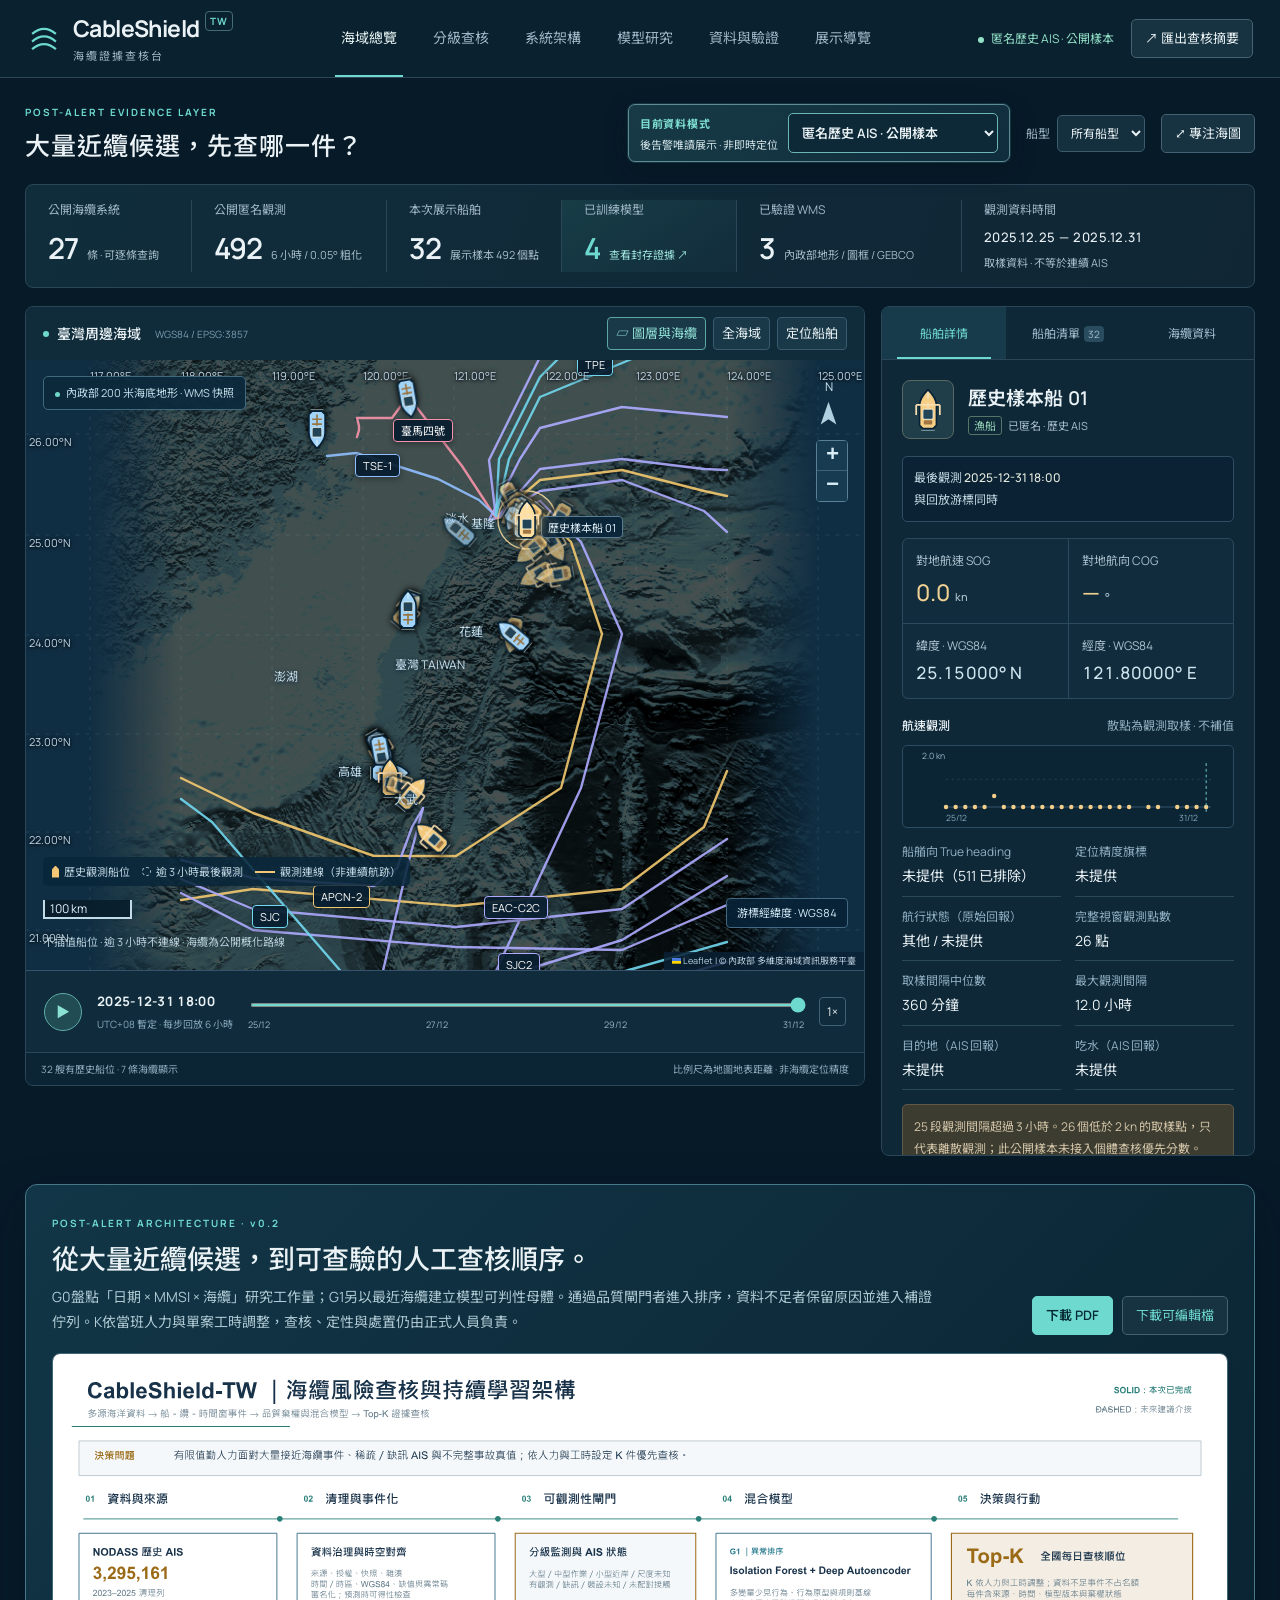
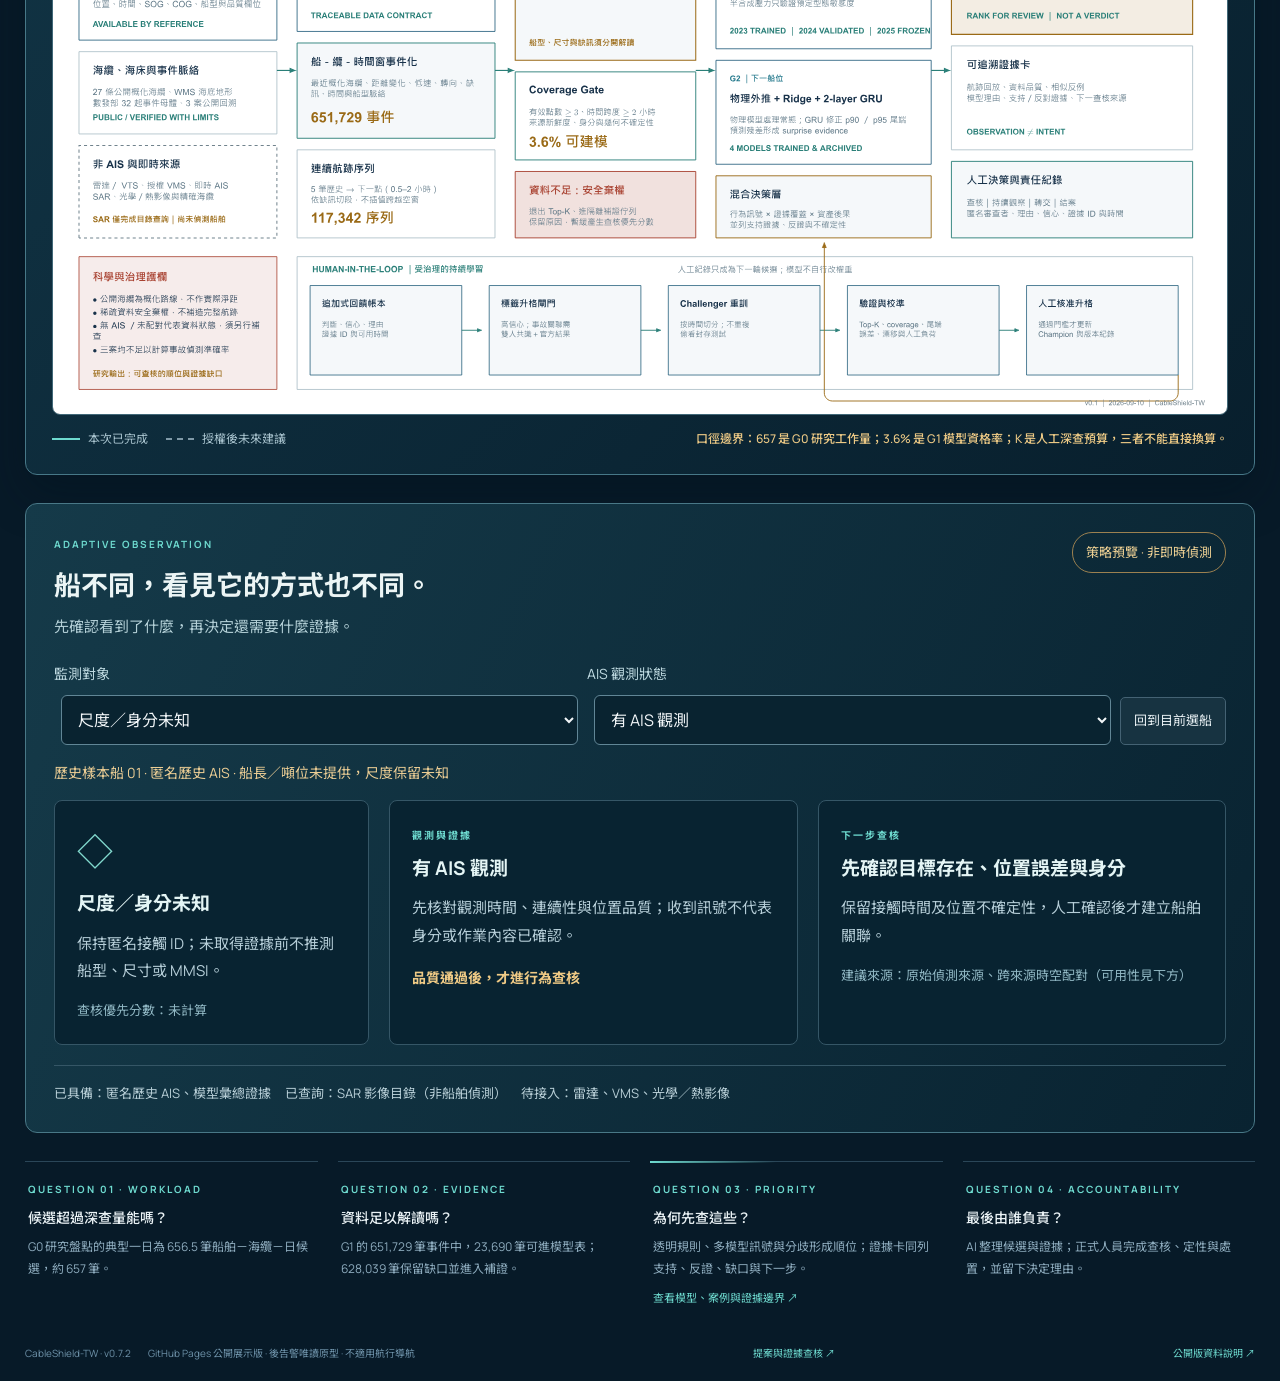
==== commit 80456591: "feat: publish evidence review competition release" ====
--- a/index.html
+++ b/index.html
@@ -1,11 +1,11 @@
-<!doctype html><html lang="zh-Hant"><head><meta charset="utf-8"><meta name="viewport" content="width=device-width,initial-scale=1"><meta name="theme-color" content="#091b29"><title>CableShield-TW｜海纜與船舶觀測指揮台</title><link rel="stylesheet" href="./vendor/leaflet.css?v=0.7.0"><link rel="stylesheet" href="./style.css?v=0.7.0"><script src="./vendor/leaflet.js" defer></script><script src="./app.js?v=0.7.0" type="module"></script></head><body>
-<a class="skip" href="#map">跳至海域地圖</a><header class="top"><a class="brand" href="./"><svg viewBox="0 0 40 40"><path d="M6 14Q20 2 34 14M6 23Q20 11 34 23M6 32Q20 20 34 32"/></svg><span>CableShield<sup>TW</sup><small>海纜與船舶觀測指揮台</small></span></a><nav><button class="active" id="overviewNav">海域總覽</button><button id="monitorNav">分級監測</button><button id="architectureNav">系統架構</button><button id="modelNav">模型研究</button><button id="sourcesNav">資料與驗證</button><button id="guideNav">展示導覽</button></nav><div class="header-right"><span class="source-indicator" id="modeTag">歷史 AIS</span><button class="button" id="exportBtn">↗ 匯出觀測摘要</button></div></header>
-<main><section class="mission"><div><span class="eyebrow">TAIWAN SUBSEA OBSERVATORY</span><h1>海面動態，海底脈絡。</h1></div><div class="mission-controls"><label class="mode-control"><span class="mode-label">目前資料模式</span><select id="mode" aria-describedby="modeInlineNote"><option value="history">匿名歷史 AIS · 公開樣本</option><option value="simulation">情境演練 · 合成契約展示</option></select><span class="mode-inline-note" id="modeInlineNote">匿名概化歷史樣本 · 非即時定位</span></label><label>船型<select id="shipFilter"><option value="all">所有船型</option><option value="漁船">漁船</option><option value="貨船">貨船</option><option value="其他">其他船舶</option></select></label><button id="fullMap" class="button">⤢ 專注海圖</button></div></section>
+<!doctype html><html lang="zh-Hant"><head><meta charset="utf-8"><meta name="viewport" content="width=device-width,initial-scale=1"><meta name="theme-color" content="#091b29"><meta name="description" content="CableShield-TW 海纜風險事件證據查核排序系統公開展示版"><title>CableShield-TW｜海纜證據查核台</title><link rel="stylesheet" href="./vendor/leaflet.css?v=0.7.2"><link rel="stylesheet" href="./style.css?v=0.7.2"><script src="./vendor/leaflet.js" defer></script><script src="./app.js?v=0.7.2" type="module"></script></head><body>
+<a class="skip" href="#map">跳至海域地圖</a><header class="top"><a class="brand" href="./"><svg viewBox="0 0 40 40"><path d="M6 14Q20 2 34 14M6 23Q20 11 34 23M6 32Q20 20 34 32"/></svg><span>CableShield<sup>TW</sup><small>海纜證據查核台</small></span></a><nav><button class="active" id="overviewNav">海域總覽</button><button id="monitorNav">分級查核</button><button id="architectureNav">系統架構</button><button id="modelNav">模型研究</button><button id="sourcesNav">資料與驗證</button><button id="guideNav">展示導覽</button></nav><div class="header-right"><span class="source-indicator" id="modeTag">歷史 AIS</span><button class="button" id="exportBtn">↗ 匯出查核摘要</button></div></header>
+<main><section class="mission"><div><span class="eyebrow">POST-ALERT EVIDENCE LAYER</span><h1>大量近纜候選，先查哪一件？</h1></div><div class="mission-controls"><label class="mode-control"><span class="mode-label">目前資料模式</span><select id="mode" aria-describedby="modeInlineNote"><option value="history">匿名歷史 AIS · 公開樣本</option><option value="simulation">情境演練 · 合成契約展示</option></select><span class="mode-inline-note" id="modeInlineNote">後告警唯讀展示 · 非即時定位</span></label><label>船型<select id="shipFilter"><option value="all">所有船型</option><option value="漁船">漁船</option><option value="貨船">貨船</option><option value="其他">其他船舶</option></select></label><button id="fullMap" class="button">⤢ 專注海圖</button></div></section>
 <section class="stats"><article><span>公開海纜系統</span><b id="cableTotal">—</b><small>條 · 可逐條查詢</small></article><article><span id="recordsLabel">區域有效觀測</span><b id="pointTotal">—</b><small id="pointScope">7 日資料視窗</small></article><article><span>本次展示船舶</span><b id="shipTotal">—</b><small id="shipScope">依重複觀測數取樣</small></article><article class="model-stat"><span>已訓練模型</span><b>4</b><small><button id="modelEvidenceBtn">查看封存證據 ↗</button></small></article><article><span>已驗證 WMS</span><b>3</b><small>內政部地形 / 圖框 / GEBCO</small></article><article class="data-window"><span>觀測資料時間</span><strong id="dataWindow">正在核對來源…</strong><small id="windowNote">與 2026 海纜快照分開標示</small></article></section>
 <section class="workspace"><div class="map-column"><div class="map-top"><div><span class="status-dot"></span><strong>臺灣周邊海域</strong><span class="map-subtitle">WGS84 / EPSG:3857</span></div><div class="map-tabs"><button id="layersBtn" aria-expanded="false">▱ 圖層與海纜</button><button id="homeMap">全海域</button><button id="followBtn">定位船舶</button></div></div><div class="map-shell"><div id="map" role="region" aria-label="可縮放的臺灣海纜與 AIS 地圖" tabindex="0"></div><div class="map-badge" id="baseBadge"><i></i>內政部 200 米海底地形 · WMS 快照</div><div class="map-north">N<svg viewBox="0 0 24 32"><path d="M12 2L21 28L12 22L3 28Z"/></svg></div><div class="map-coordinates" id="coordinates">游標經緯度 · WGS84</div><div class="map-legend"><span><i class="legend-ship"></i>歷史觀測船位</span><span><i class="legend-old"></i>逾 3 小時最後觀測</span><span><i class="legend-track"></i>觀測連線（非連續航跡）</span></div><div class="map-notice" id="mapNotice">不插值船位 · 缺訊不連線 · 海纜為公開概化路線</div>
 <aside id="layerPanel" class="layer-panel" hidden><div class="drawer-head"><h2>圖層控制</h2><button id="closeLayers" aria-label="關閉圖層">×</button></div><div class="layer-scroll"><h3>海洋底圖</h3><label class="layer-option"><input type="radio" name="basemap" value="moi" checked><span>內政部 200 米海底地形<small>已驗證 WMS · 2026.09.10 擷取</small></span></label><label class="layer-option"><input type="radio" name="basemap" value="gebco"><span>GEBCO 全球海底地形<small>已驗證 WMS · 獨立來源</small></span></label><label class="layer-option"><input type="radio" name="basemap" value="none"><span>純海圖背景<small>便於辨認船舶與纜線</small></span></label><label class="layer-option"><input id="originalColor" type="checkbox"><span>顯示底圖原色</span></label><label class="layer-option"><input id="liveWms" type="checkbox"><span>直接請求 WMS<small id="wmsState">預設使用已驗證快照，離線也可展示</small></span></label><label class="layer-option"><input id="encFrame" type="checkbox"><span>ENC 電子航行圖框<small>公開 WMS，圖框不等於完整海圖</small></span></label><h3>船舶與座標</h3><label class="layer-option"><input id="shipsLayer" type="checkbox" checked><span>船舶圖示</span></label><label class="layer-option"><input id="tracksLayer" type="checkbox" checked><span>所選船舶觀測連線</span></label><label class="layer-option"><input id="fixesLayer" type="checkbox" checked><span>所選船舶原始觀測點</span></label><label class="layer-option"><input id="gridLayer" type="checkbox" checked><span>經緯網與座標標籤</span></label><label class="layer-option"><input id="labelsLayer" type="checkbox" checked><span>海纜名稱</span></label><h3>海纜系統 <small id="visibleCableCount"></small></h3><div class="layer-actions"><button id="showAllCables">全部顯示</button><button id="hideAllCables">全部隱藏</button></div><input id="cableSearch" placeholder="搜尋海纜名稱…" aria-label="搜尋海纜名稱"><div id="cableLayers"></div><p class="source-foot">TeleGeography / Gigawatt Map · CC BY-NC-SA 3.0。系統名稱為真實資料，路由為公開概化示意；不作實際船纜測距。</p></div></aside></div>
 <div class="time-bar"><button id="play" class="play" aria-label="播放歷史觀測">▶</button><div class="play-time"><strong id="cursorTime">—</strong><small id="cursorMeta">資料時區暫按 UTC+08，待確認</small></div><div class="slider-area"><input id="timeSlider" type="range" min="0" max="100" value="100" aria-label="歷史觀測時間游標"><div id="timeTicks"></div></div><button id="speed" class="speed">1×</button></div><div class="map-footer"><span id="mapStatus">正在載入已核對圖層</span><span>比例尺為地圖地表距離 · 非海纜定位精度</span></div></div>
 <aside class="inspector"><div class="inspector-tabs"><button class="active" data-tab="detail">船舶詳情</button><button data-tab="fleet">船舶清單 <span id="fleetCount">32</span></button><button data-tab="cable">海纜資料</button></div><div class="inspector-content" id="inspectorContent"><p class="empty">正在載入觀測…</p></div></aside></section>
-<section class="architecture" id="systemArchitecture" aria-labelledby="architectureTitle"><div class="architecture-head"><div><span class="eyebrow">SYSTEM ARCHITECTURE · v0.1</span><h2 id="architectureTitle">從多源觀測，到每天 5 件可查核事件。</h2><p>資料先經事件化與 Coverage Gate；模型只在證據允許時排序，資料不足則保留原因並安全棄權。人工經驗須通過驗證，才進入下一版模型。</p></div><div class="architecture-actions"><a class="button primary" href="./assets/cableshield-architecture-v0.1.pdf" download>下載 PDF</a><a class="button" href="./assets/cableshield-architecture-v0.1.svg" download>下載 SVG</a></div></div><a class="architecture-figure" href="./assets/cableshield-architecture-v0.1.svg" target="_blank" rel="noopener" aria-label="另頁開啟完整流程架構圖"><img src="./assets/cableshield-architecture-v0.1.svg?v=0.7.0" alt="CableShield-TW 海纜風險查核與持續學習流程架構圖" loading="lazy"></a><div class="architecture-legend"><span><i class="solid-line"></i>本次已完成</span><span><i class="dashed-line"></i>未來建議介接</span><strong>研究邊界：公開海纜為概化路線；無 AIS、未配對或資料不足不等於可疑。</strong></div></section>
-<section class="evidence-strip"><article><span class="eyebrow">OBSERVATION ≠ INTENT</span><h2>先看觀測，再談判讀。</h2><p>稀疏 AIS 能驗證資料流程與觀測缺口，不能直接證明持續停留、下錨或破壞意圖。</p></article><article><span class="eyebrow">VERIFIED SOURCES</span><h2>每一條線，都能回到來源。</h2><p>海纜名稱、登陸點、版本與精度限制可逐一查詢；底圖已通過 WMS 能力與圖像驗證。</p></article><article class="model-evidence-card"><span class="eyebrow">GOVERNED LEARNING</span><h2>模型會棄權，人員能補證，更新須經驗證。</h2><p>32 起官方事件形成驗證母體；資料不足事件進隔離佇列，人工回饋只成為下一輪訓練候選。</p><button id="modelEvidenceStrip">查看模型、案例與學習閉環 ↗</button></article><article><span class="eyebrow">FUTURE EXTENSION</span><h2>即時監測，留待下一階段。</h2><p>本次競賽以匿名歷史 AIS 與合成演練完成查核流程；完整 ENC 與即時 AIS 只列為未來建議擴充。</p></article></section><footer>CableShield-TW · v0.7.0 <span>GitHub Pages 公開展示版 · 不適用航行導航</span><a href="./PROPOSAL.md">提案與分級監測 ↗</a><a href="./README.md">公開版資料說明 ↗</a></footer></main>
+<section class="architecture" id="systemArchitecture" aria-labelledby="architectureTitle"><div class="architecture-head"><div><span class="eyebrow">POST-ALERT ARCHITECTURE · v0.2</span><h2 id="architectureTitle">從大量近纜候選，到可查驗的人工查核順序。</h2><p>G0盤點「日期 × MMSI × 海纜」研究工作量；G1另以最近海纜建立模型可判性母體。通過品質閘門者進入排序，資料不足者保留原因並進入補證佇列。K依當班人力與單案工時調整，查核、定性與處置仍由正式人員負責。</p></div><div class="architecture-actions"><a class="button primary" href="./assets/cableshield-architecture-v0.1.pdf" download>下載 PDF</a><a class="button" href="./assets/editable/cableshield_architecture_zh_20260910.drawio" download>下載可編輯檔</a></div></div><a class="architecture-figure" href="./assets/cableshield-architecture-v0.1.svg" target="_blank" rel="noopener" aria-label="另頁開啟完整流程架構圖"><img src="./assets/cableshield-architecture-v0.1.svg?v=0.7.2" alt="CableShield-TW 既有監控之後的證據化查核架構圖" loading="lazy"></a><div class="architecture-legend"><span><i class="solid-line"></i>本次已完成</span><span><i class="dashed-line"></i>授權後未來建議</span><strong>口徑邊界：657 是 G0 研究工作量；3.6% 是 G1 模型資格率；K 是人工深查預算，三者不能直接換算。</strong></div></section>
+<section class="evidence-strip"><article><span class="eyebrow">QUESTION 01 · WORKLOAD</span><h2>候選超過深查量能嗎？</h2><p>G0 研究盤點的典型一日為 656.5 筆船舶－海纜－日候選，約 657 筆。</p></article><article><span class="eyebrow">QUESTION 02 · EVIDENCE</span><h2>資料足以解讀嗎？</h2><p>G1 的 651,729 筆事件中，23,690 筆可進模型表；628,039 筆保留缺口並進入補證。</p></article><article class="model-evidence-card"><span class="eyebrow">QUESTION 03 · PRIORITY</span><h2>為何先查這些？</h2><p>透明規則、多模型訊號與分歧形成順位；證據卡同列支持、反證、缺口與下一步。</p><button id="modelEvidenceStrip">查看模型、案例與證據邊界 ↗</button></article><article><span class="eyebrow">QUESTION 04 · ACCOUNTABILITY</span><h2>最後由誰負責？</h2><p>AI 整理候選與證據；正式人員完成查核、定性與處置，並留下決定理由。</p></article></section><footer>CableShield-TW · v0.7.2 <span>GitHub Pages 公開展示版 · 後告警唯讀原型 · 不適用航行導航</span><a href="./PROPOSAL.md">提案與證據查核 ↗</a><a href="./README.md">公開版資料說明 ↗</a></footer></main>
 <dialog id="dialog" aria-label="資料詳情"><div id="dialogContent"></div></dialog><div id="toast" role="status" aria-live="polite"></div></body></html>
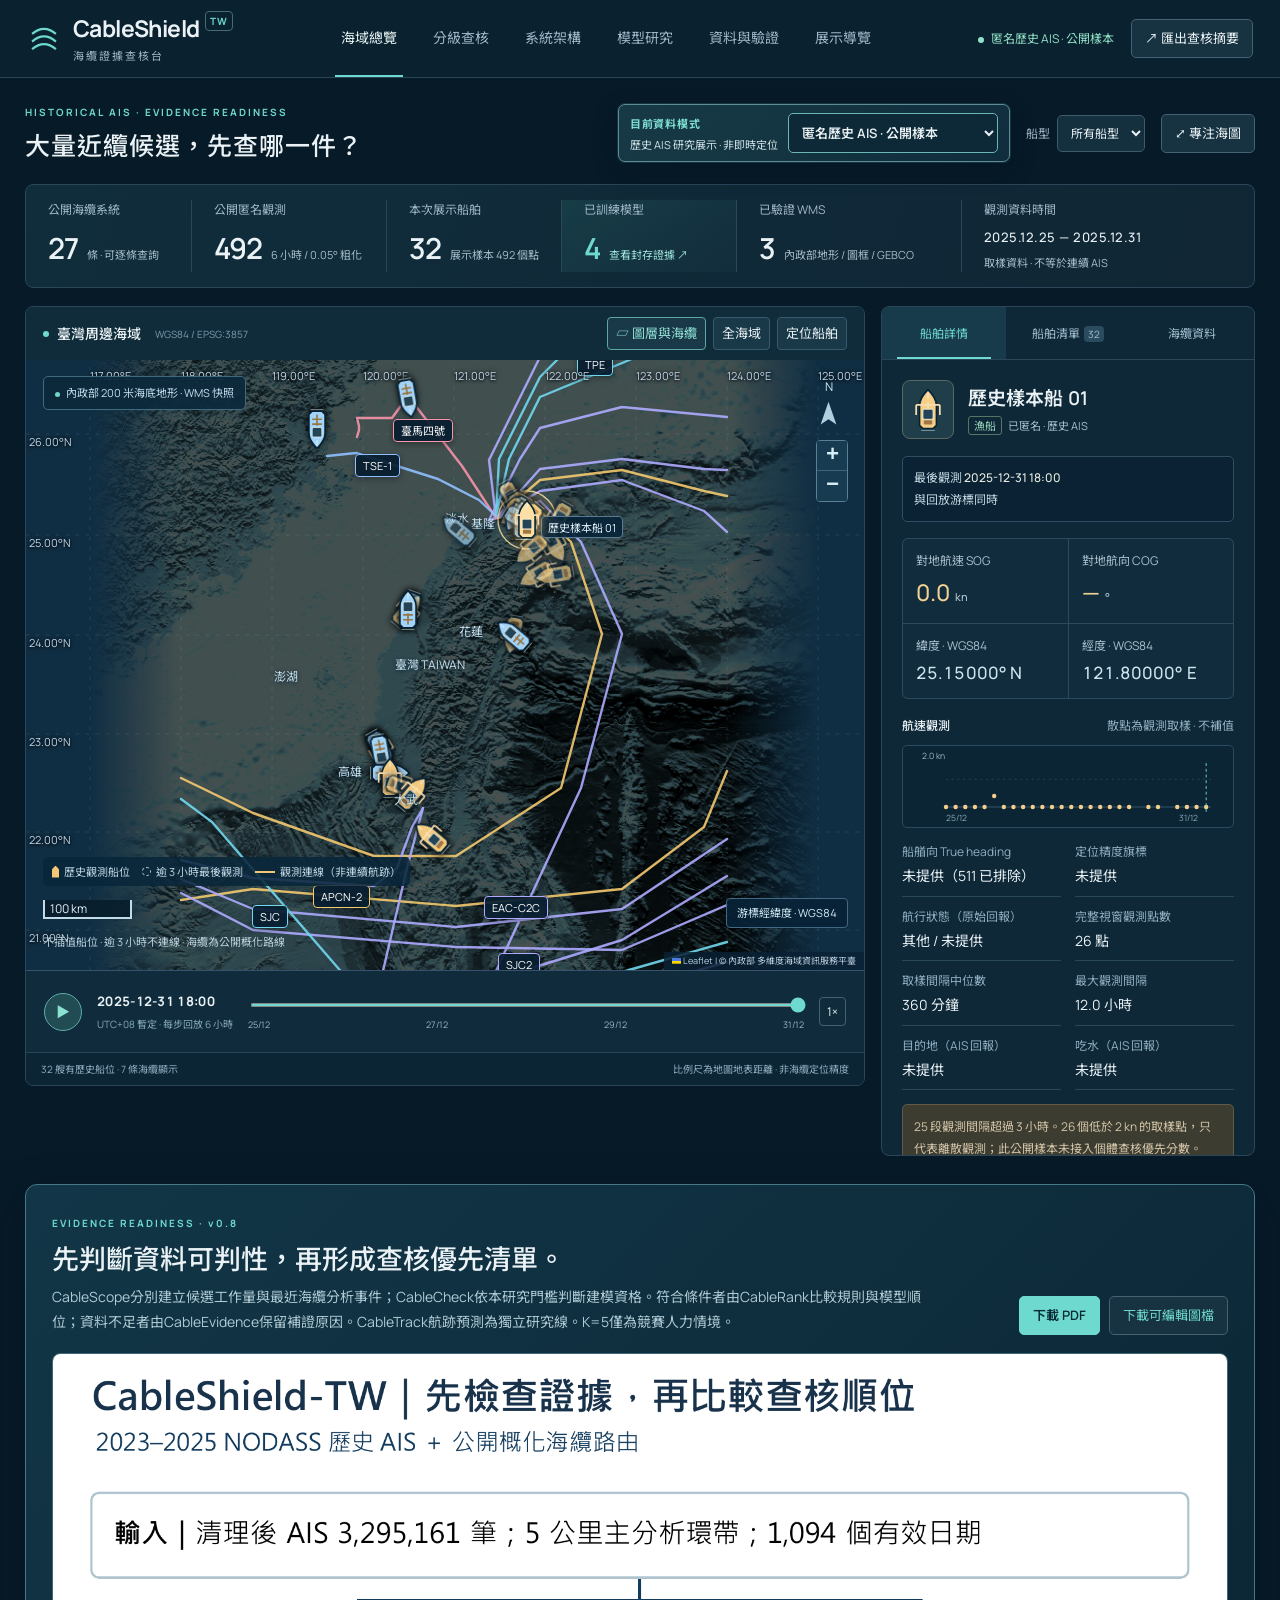
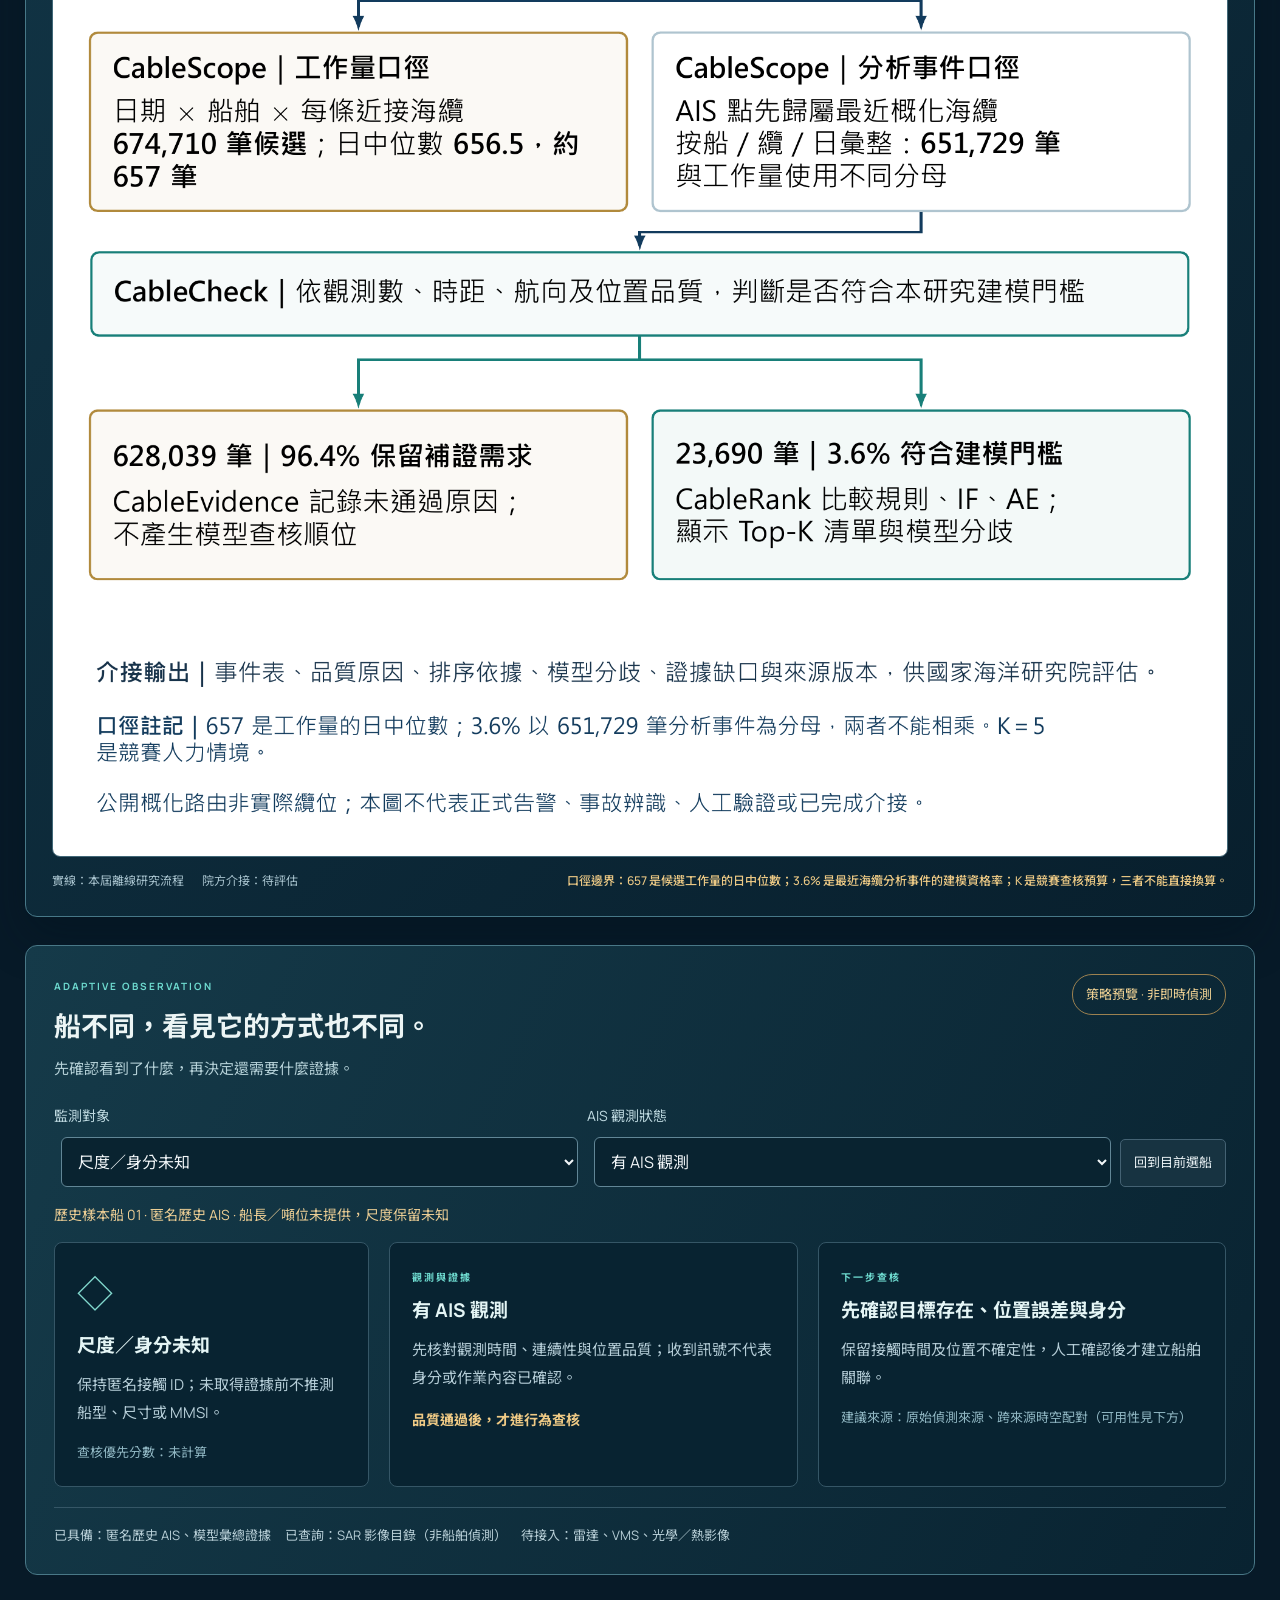
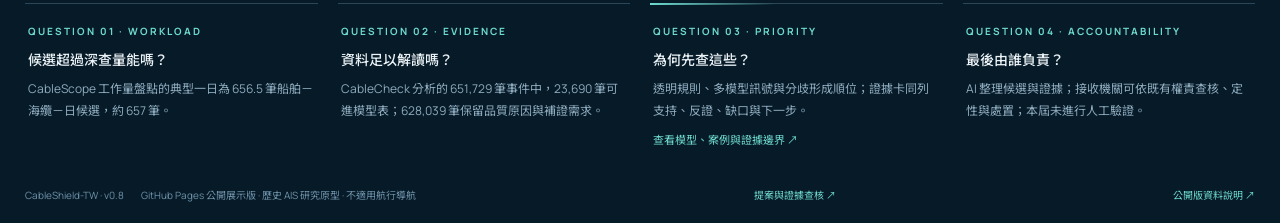
==== commit e4e3ec93: "feat: publish evidence readiness and triage v0.8" ====
--- a/index.html
+++ b/index.html
@@ -1,11 +1,11 @@
-<!doctype html><html lang="zh-Hant"><head><meta charset="utf-8"><meta name="viewport" content="width=device-width,initial-scale=1"><meta name="theme-color" content="#091b29"><meta name="description" content="CableShield-TW 海纜風險事件證據查核排序系統公開展示版"><title>CableShield-TW｜海纜證據查核台</title><link rel="stylesheet" href="./vendor/leaflet.css?v=0.7.2"><link rel="stylesheet" href="./style.css?v=0.7.2"><script src="./vendor/leaflet.js" defer></script><script src="./app.js?v=0.7.2" type="module"></script></head><body>
+<!doctype html><html lang="zh-Hant"><head><meta charset="utf-8"><meta name="viewport" content="width=device-width,initial-scale=1"><meta name="theme-color" content="#091b29"><meta name="description" content="CableShield-TW 海纜近接事件資料可判性與查核排序系統公開展示版"><title>CableShield-TW｜海纜近接事件資料可判性與查核排序</title><link rel="stylesheet" href="./vendor/leaflet.css?v=0.7.2"><link rel="stylesheet" href="./style.css?v=0.7.2"><script src="./vendor/leaflet.js" defer></script><script src="./app.js?v=0.8" type="module"></script></head><body>
 <a class="skip" href="#map">跳至海域地圖</a><header class="top"><a class="brand" href="./"><svg viewBox="0 0 40 40"><path d="M6 14Q20 2 34 14M6 23Q20 11 34 23M6 32Q20 20 34 32"/></svg><span>CableShield<sup>TW</sup><small>海纜證據查核台</small></span></a><nav><button class="active" id="overviewNav">海域總覽</button><button id="monitorNav">分級查核</button><button id="architectureNav">系統架構</button><button id="modelNav">模型研究</button><button id="sourcesNav">資料與驗證</button><button id="guideNav">展示導覽</button></nav><div class="header-right"><span class="source-indicator" id="modeTag">歷史 AIS</span><button class="button" id="exportBtn">↗ 匯出查核摘要</button></div></header>
-<main><section class="mission"><div><span class="eyebrow">POST-ALERT EVIDENCE LAYER</span><h1>大量近纜候選，先查哪一件？</h1></div><div class="mission-controls"><label class="mode-control"><span class="mode-label">目前資料模式</span><select id="mode" aria-describedby="modeInlineNote"><option value="history">匿名歷史 AIS · 公開樣本</option><option value="simulation">情境演練 · 合成契約展示</option></select><span class="mode-inline-note" id="modeInlineNote">後告警唯讀展示 · 非即時定位</span></label><label>船型<select id="shipFilter"><option value="all">所有船型</option><option value="漁船">漁船</option><option value="貨船">貨船</option><option value="其他">其他船舶</option></select></label><button id="fullMap" class="button">⤢ 專注海圖</button></div></section>
+<main><section class="mission"><div><span class="eyebrow">HISTORICAL AIS · EVIDENCE READINESS</span><h1>大量近纜候選，先查哪一件？</h1></div><div class="mission-controls"><label class="mode-control"><span class="mode-label">目前資料模式</span><select id="mode" aria-describedby="modeInlineNote"><option value="history">匿名歷史 AIS · 公開樣本</option><option value="simulation">情境演練 · 合成契約展示</option></select><span class="mode-inline-note" id="modeInlineNote">歷史 AIS 研究展示 · 非即時定位</span></label><label>船型<select id="shipFilter"><option value="all">所有船型</option><option value="漁船">漁船</option><option value="貨船">貨船</option><option value="其他">其他船舶</option></select></label><button id="fullMap" class="button">⤢ 專注海圖</button></div></section>
 <section class="stats"><article><span>公開海纜系統</span><b id="cableTotal">—</b><small>條 · 可逐條查詢</small></article><article><span id="recordsLabel">區域有效觀測</span><b id="pointTotal">—</b><small id="pointScope">7 日資料視窗</small></article><article><span>本次展示船舶</span><b id="shipTotal">—</b><small id="shipScope">依重複觀測數取樣</small></article><article class="model-stat"><span>已訓練模型</span><b>4</b><small><button id="modelEvidenceBtn">查看封存證據 ↗</button></small></article><article><span>已驗證 WMS</span><b>3</b><small>內政部地形 / 圖框 / GEBCO</small></article><article class="data-window"><span>觀測資料時間</span><strong id="dataWindow">正在核對來源…</strong><small id="windowNote">與 2026 海纜快照分開標示</small></article></section>
 <section class="workspace"><div class="map-column"><div class="map-top"><div><span class="status-dot"></span><strong>臺灣周邊海域</strong><span class="map-subtitle">WGS84 / EPSG:3857</span></div><div class="map-tabs"><button id="layersBtn" aria-expanded="false">▱ 圖層與海纜</button><button id="homeMap">全海域</button><button id="followBtn">定位船舶</button></div></div><div class="map-shell"><div id="map" role="region" aria-label="可縮放的臺灣海纜與 AIS 地圖" tabindex="0"></div><div class="map-badge" id="baseBadge"><i></i>內政部 200 米海底地形 · WMS 快照</div><div class="map-north">N<svg viewBox="0 0 24 32"><path d="M12 2L21 28L12 22L3 28Z"/></svg></div><div class="map-coordinates" id="coordinates">游標經緯度 · WGS84</div><div class="map-legend"><span><i class="legend-ship"></i>歷史觀測船位</span><span><i class="legend-old"></i>逾 3 小時最後觀測</span><span><i class="legend-track"></i>觀測連線（非連續航跡）</span></div><div class="map-notice" id="mapNotice">不插值船位 · 缺訊不連線 · 海纜為公開概化路線</div>
 <aside id="layerPanel" class="layer-panel" hidden><div class="drawer-head"><h2>圖層控制</h2><button id="closeLayers" aria-label="關閉圖層">×</button></div><div class="layer-scroll"><h3>海洋底圖</h3><label class="layer-option"><input type="radio" name="basemap" value="moi" checked><span>內政部 200 米海底地形<small>已驗證 WMS · 2026.09.10 擷取</small></span></label><label class="layer-option"><input type="radio" name="basemap" value="gebco"><span>GEBCO 全球海底地形<small>已驗證 WMS · 獨立來源</small></span></label><label class="layer-option"><input type="radio" name="basemap" value="none"><span>純海圖背景<small>便於辨認船舶與纜線</small></span></label><label class="layer-option"><input id="originalColor" type="checkbox"><span>顯示底圖原色</span></label><label class="layer-option"><input id="liveWms" type="checkbox"><span>直接請求 WMS<small id="wmsState">預設使用已驗證快照，離線也可展示</small></span></label><label class="layer-option"><input id="encFrame" type="checkbox"><span>ENC 電子航行圖框<small>公開 WMS，圖框不等於完整海圖</small></span></label><h3>船舶與座標</h3><label class="layer-option"><input id="shipsLayer" type="checkbox" checked><span>船舶圖示</span></label><label class="layer-option"><input id="tracksLayer" type="checkbox" checked><span>所選船舶觀測連線</span></label><label class="layer-option"><input id="fixesLayer" type="checkbox" checked><span>所選船舶原始觀測點</span></label><label class="layer-option"><input id="gridLayer" type="checkbox" checked><span>經緯網與座標標籤</span></label><label class="layer-option"><input id="labelsLayer" type="checkbox" checked><span>海纜名稱</span></label><h3>海纜系統 <small id="visibleCableCount"></small></h3><div class="layer-actions"><button id="showAllCables">全部顯示</button><button id="hideAllCables">全部隱藏</button></div><input id="cableSearch" placeholder="搜尋海纜名稱…" aria-label="搜尋海纜名稱"><div id="cableLayers"></div><p class="source-foot">TeleGeography / Gigawatt Map · CC BY-NC-SA 3.0。系統名稱為真實資料，路由為公開概化示意；不作實際船纜測距。</p></div></aside></div>
 <div class="time-bar"><button id="play" class="play" aria-label="播放歷史觀測">▶</button><div class="play-time"><strong id="cursorTime">—</strong><small id="cursorMeta">資料時區暫按 UTC+08，待確認</small></div><div class="slider-area"><input id="timeSlider" type="range" min="0" max="100" value="100" aria-label="歷史觀測時間游標"><div id="timeTicks"></div></div><button id="speed" class="speed">1×</button></div><div class="map-footer"><span id="mapStatus">正在載入已核對圖層</span><span>比例尺為地圖地表距離 · 非海纜定位精度</span></div></div>
 <aside class="inspector"><div class="inspector-tabs"><button class="active" data-tab="detail">船舶詳情</button><button data-tab="fleet">船舶清單 <span id="fleetCount">32</span></button><button data-tab="cable">海纜資料</button></div><div class="inspector-content" id="inspectorContent"><p class="empty">正在載入觀測…</p></div></aside></section>
-<section class="architecture" id="systemArchitecture" aria-labelledby="architectureTitle"><div class="architecture-head"><div><span class="eyebrow">POST-ALERT ARCHITECTURE · v0.2</span><h2 id="architectureTitle">從大量近纜候選，到可查驗的人工查核順序。</h2><p>G0盤點「日期 × MMSI × 海纜」研究工作量；G1另以最近海纜建立模型可判性母體。通過品質閘門者進入排序，資料不足者保留原因並進入補證佇列。K依當班人力與單案工時調整，查核、定性與處置仍由正式人員負責。</p></div><div class="architecture-actions"><a class="button primary" href="./assets/cableshield-architecture-v0.1.pdf" download>下載 PDF</a><a class="button" href="./assets/editable/cableshield_architecture_zh_20260910.drawio" download>下載可編輯檔</a></div></div><a class="architecture-figure" href="./assets/cableshield-architecture-v0.1.svg" target="_blank" rel="noopener" aria-label="另頁開啟完整流程架構圖"><img src="./assets/cableshield-architecture-v0.1.svg?v=0.7.2" alt="CableShield-TW 既有監控之後的證據化查核架構圖" loading="lazy"></a><div class="architecture-legend"><span><i class="solid-line"></i>本次已完成</span><span><i class="dashed-line"></i>授權後未來建議</span><strong>口徑邊界：657 是 G0 研究工作量；3.6% 是 G1 模型資格率；K 是人工深查預算，三者不能直接換算。</strong></div></section>
-<section class="evidence-strip"><article><span class="eyebrow">QUESTION 01 · WORKLOAD</span><h2>候選超過深查量能嗎？</h2><p>G0 研究盤點的典型一日為 656.5 筆船舶－海纜－日候選，約 657 筆。</p></article><article><span class="eyebrow">QUESTION 02 · EVIDENCE</span><h2>資料足以解讀嗎？</h2><p>G1 的 651,729 筆事件中，23,690 筆可進模型表；628,039 筆保留缺口並進入補證。</p></article><article class="model-evidence-card"><span class="eyebrow">QUESTION 03 · PRIORITY</span><h2>為何先查這些？</h2><p>透明規則、多模型訊號與分歧形成順位；證據卡同列支持、反證、缺口與下一步。</p><button id="modelEvidenceStrip">查看模型、案例與證據邊界 ↗</button></article><article><span class="eyebrow">QUESTION 04 · ACCOUNTABILITY</span><h2>最後由誰負責？</h2><p>AI 整理候選與證據；正式人員完成查核、定性與處置，並留下決定理由。</p></article></section><footer>CableShield-TW · v0.7.2 <span>GitHub Pages 公開展示版 · 後告警唯讀原型 · 不適用航行導航</span><a href="./PROPOSAL.md">提案與證據查核 ↗</a><a href="./README.md">公開版資料說明 ↗</a></footer></main>
+<section class="architecture" id="systemArchitecture" aria-labelledby="architectureTitle"><div class="architecture-head"><div><span class="eyebrow">EVIDENCE READINESS · v0.8</span><h2 id="architectureTitle">先判斷資料可判性，再形成查核優先清單。</h2><p>CableScope分別建立候選工作量與最近海纜分析事件；CableCheck依本研究門檻判斷建模資格。符合條件者由CableRank比較規則與模型順位；資料不足者由CableEvidence保留補證原因。CableTrack航跡預測為獨立研究線。K=5僅為競賽人力情境。</p></div><div class="architecture-actions"><a class="button primary" href="./assets/cableshield_evidence_readiness_flow_v0.9.pdf" download>下載 PDF</a><a class="button" href="./assets/editable/cableshield_evidence_readiness_flow_v0.9.tex" download>下載可編輯圖檔</a></div></div><a class="architecture-figure" href="./assets/cableshield_evidence_readiness_flow_v0.9.png" target="_blank" rel="noopener" aria-label="另頁開啟完整流程架構圖"><img src="./assets/cableshield_evidence_readiness_flow_v0.9.png" alt="CableShield-TW 歷史 AIS 資料可判性與查核排序流程圖" loading="lazy"></a><div class="architecture-legend"><span>實線：本屆離線研究流程</span><span>院方介接：待評估</span><strong>口徑邊界：657 是候選工作量的日中位數；3.6% 是最近海纜分析事件的建模資格率；K 是競賽查核預算，三者不能直接換算。</strong></div></section>
+<section class="evidence-strip"><article><span class="eyebrow">QUESTION 01 · WORKLOAD</span><h2>候選超過深查量能嗎？</h2><p>CableScope 工作量盤點的典型一日為 656.5 筆船舶－海纜－日候選，約 657 筆。</p></article><article><span class="eyebrow">QUESTION 02 · EVIDENCE</span><h2>資料足以解讀嗎？</h2><p>CableCheck 分析的 651,729 筆事件中，23,690 筆可進模型表；628,039 筆保留品質原因與補證需求。</p></article><article class="model-evidence-card"><span class="eyebrow">QUESTION 03 · PRIORITY</span><h2>為何先查這些？</h2><p>透明規則、多模型訊號與分歧形成順位；證據卡同列支持、反證、缺口與下一步。</p><button id="modelEvidenceStrip">查看模型、案例與證據邊界 ↗</button></article><article><span class="eyebrow">QUESTION 04 · ACCOUNTABILITY</span><h2>最後由誰負責？</h2><p>AI 整理候選與證據；接收機關可依既有權責查核、定性與處置；本屆未進行人工驗證。</p></article></section><footer>CableShield-TW · v0.8 <span>GitHub Pages 公開展示版 · 歷史 AIS 研究原型 · 不適用航行導航</span><a href="./PROPOSAL.md">提案與證據查核 ↗</a><a href="./README.md">公開版資料說明 ↗</a></footer></main>
 <dialog id="dialog" aria-label="資料詳情"><div id="dialogContent"></div></dialog><div id="toast" role="status" aria-live="polite"></div></body></html>
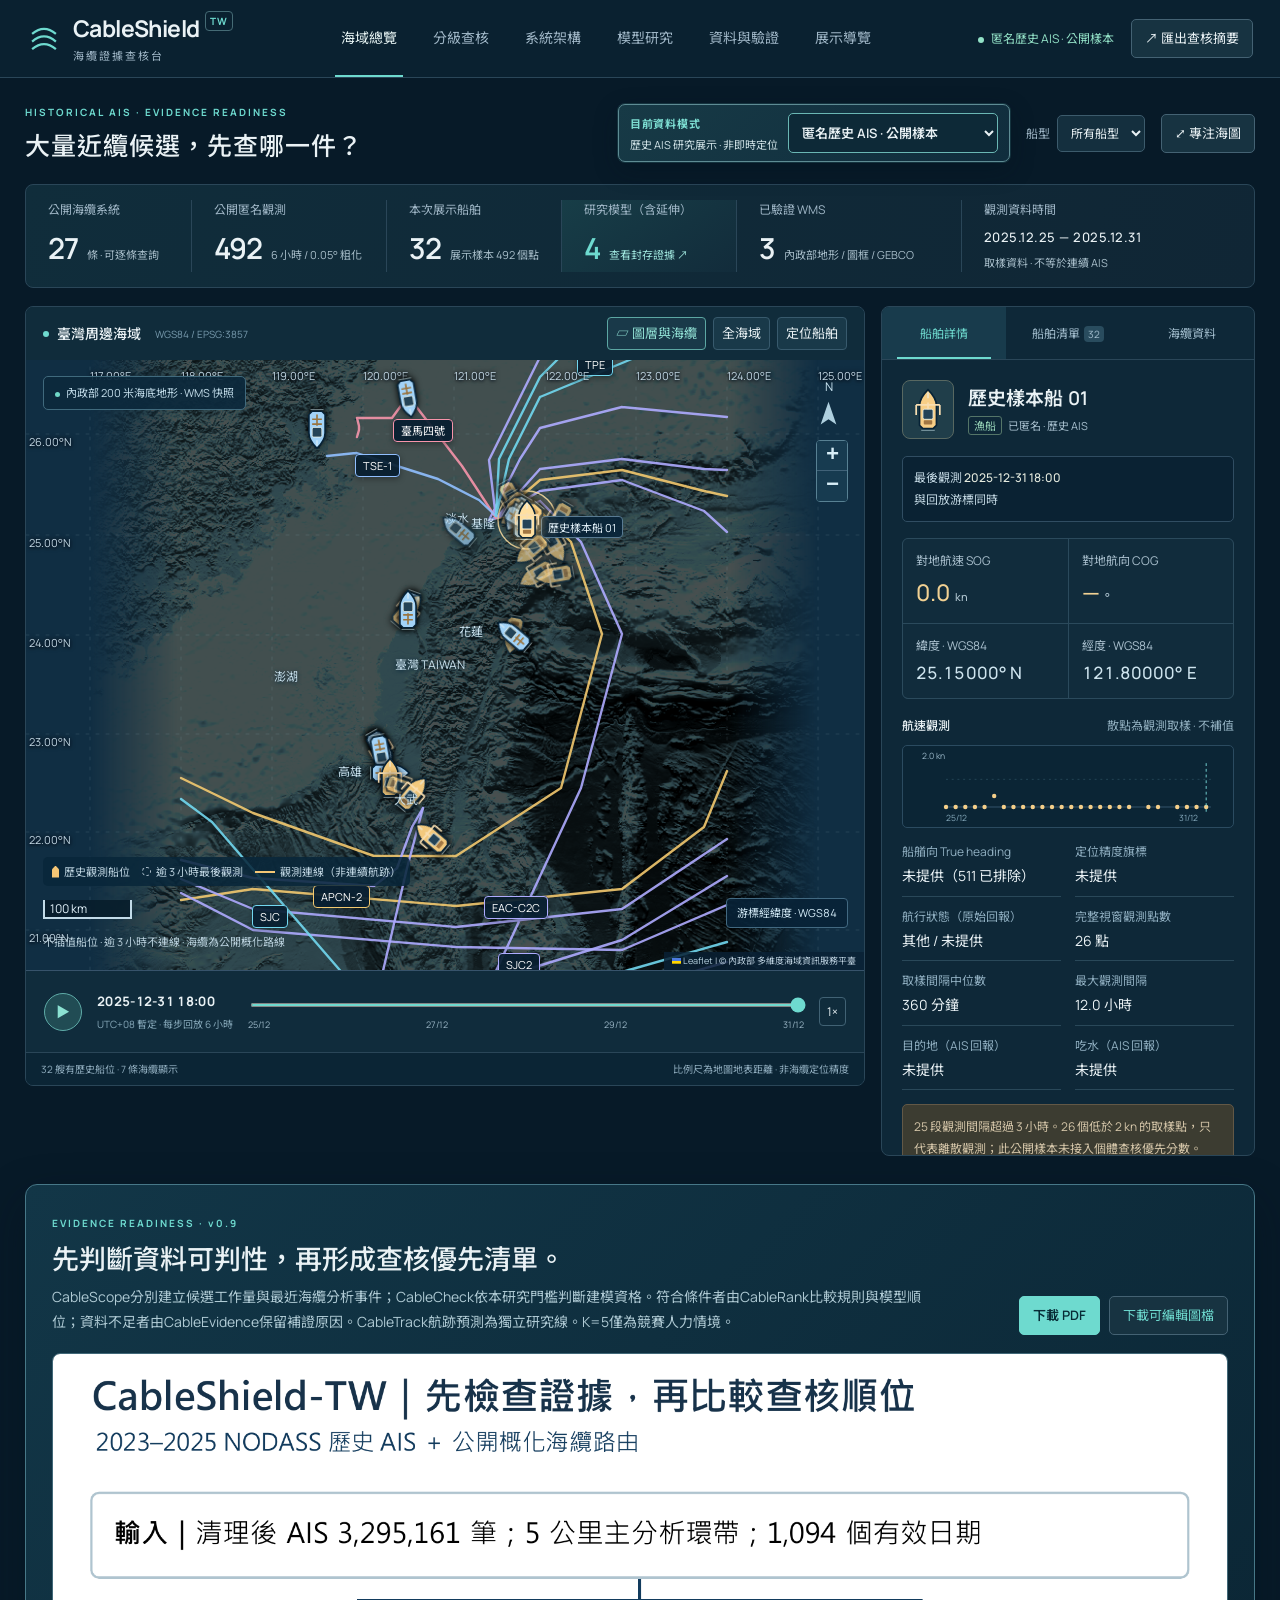
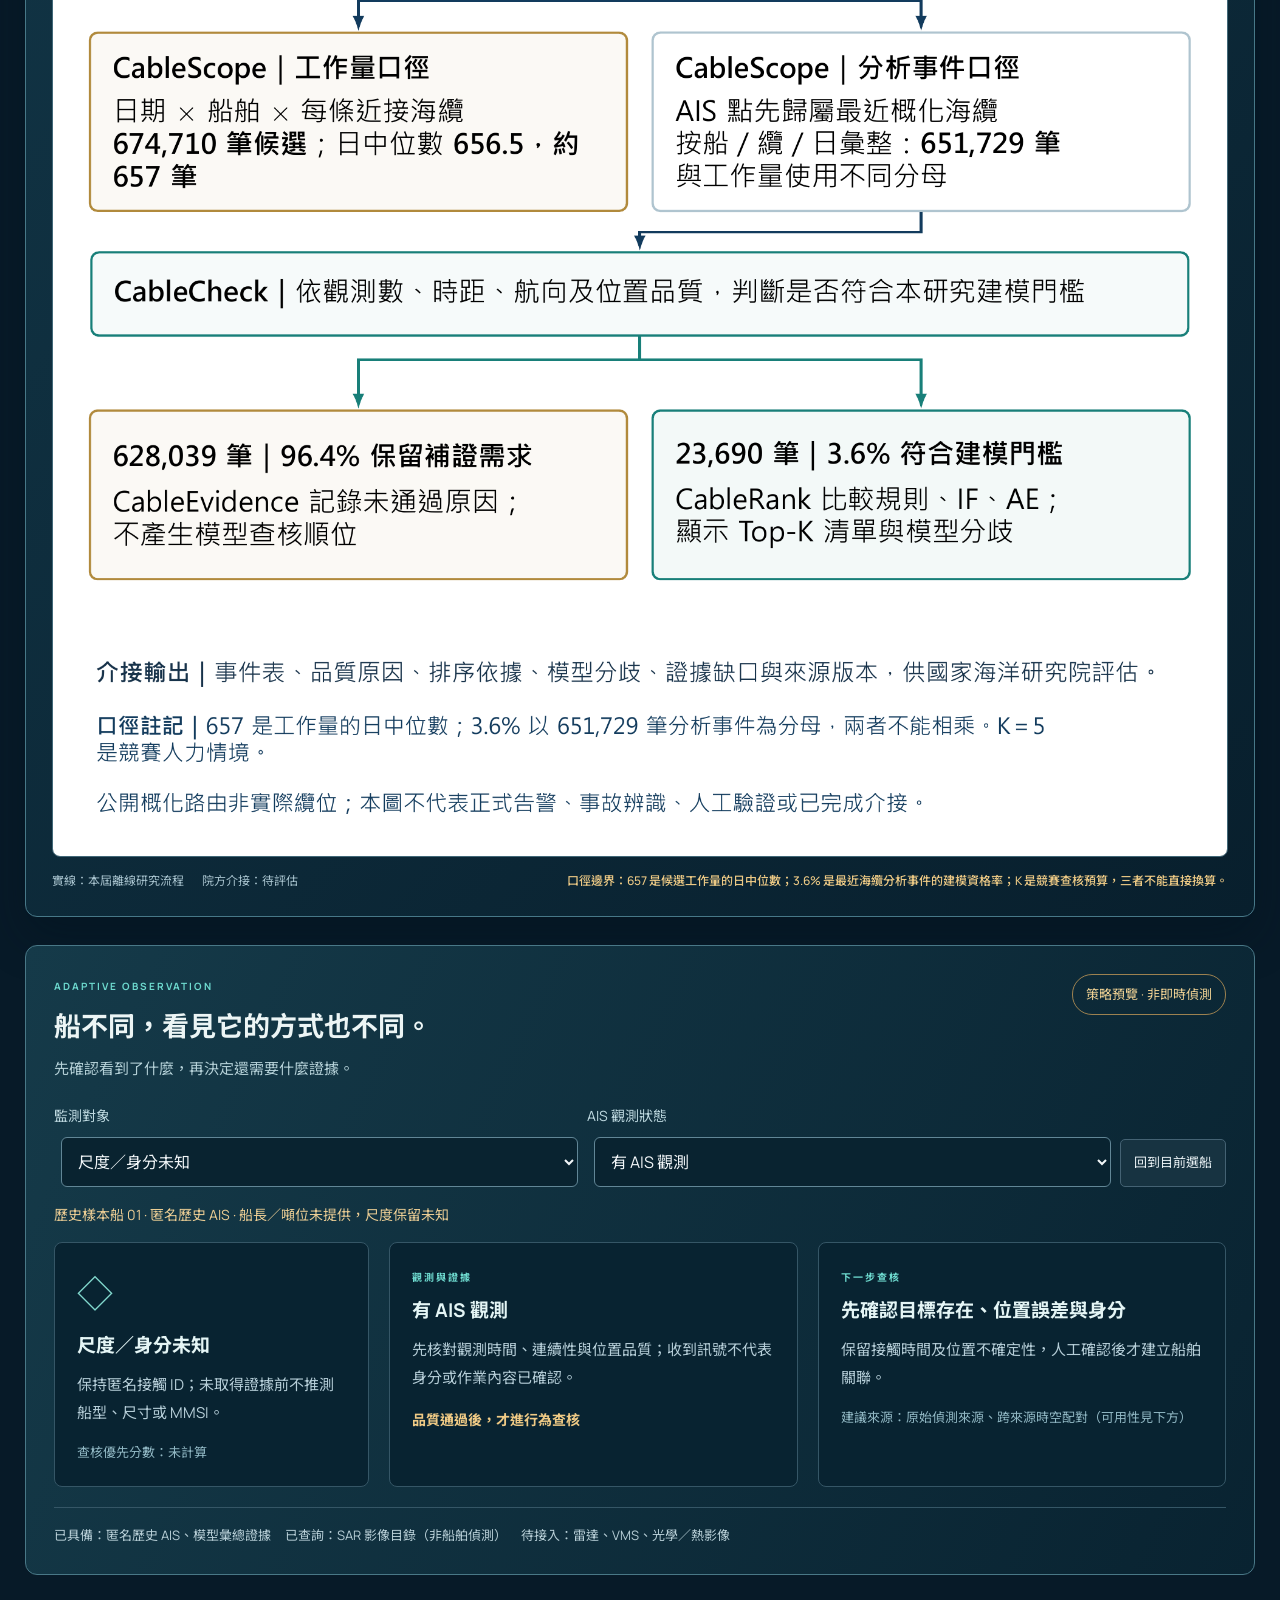
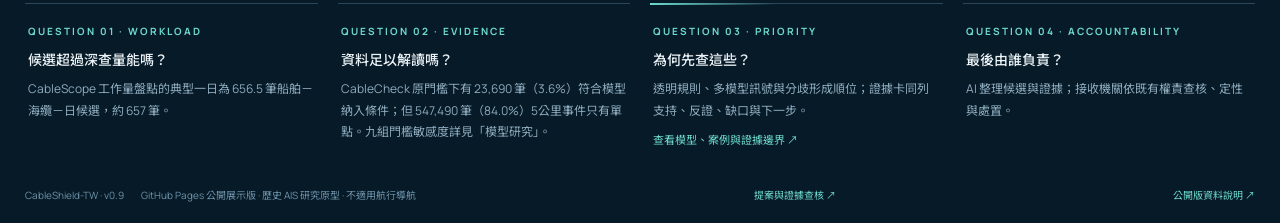
==== commit 9d03d14e: "feat: add CableCheck threshold sensitivity v0.9" ====
--- a/index.html
+++ b/index.html
@@ -1,11 +1,11 @@
-<!doctype html><html lang="zh-Hant"><head><meta charset="utf-8"><meta name="viewport" content="width=device-width,initial-scale=1"><meta name="theme-color" content="#091b29"><meta name="description" content="CableShield-TW 海纜近接事件資料可判性與查核排序系統公開展示版"><title>CableShield-TW｜海纜近接事件資料可判性與查核排序</title><link rel="stylesheet" href="./vendor/leaflet.css?v=0.7.2"><link rel="stylesheet" href="./style.css?v=0.7.2"><script src="./vendor/leaflet.js" defer></script><script src="./app.js?v=0.8" type="module"></script></head><body>
+<!doctype html><html lang="zh-Hant"><head><meta charset="utf-8"><meta name="viewport" content="width=device-width,initial-scale=1"><meta name="theme-color" content="#091b29"><meta name="description" content="CableShield-TW 海纜近接事件資料可判性與查核排序系統公開展示版"><title>CableShield-TW｜海纜近接事件資料可判性與查核排序</title><link rel="stylesheet" href="./vendor/leaflet.css?v=0.7.2"><link rel="stylesheet" href="./style.css?v=0.7.2"><script src="./vendor/leaflet.js" defer></script><script src="./app.js?v=0.9" type="module"></script></head><body>
 <a class="skip" href="#map">跳至海域地圖</a><header class="top"><a class="brand" href="./"><svg viewBox="0 0 40 40"><path d="M6 14Q20 2 34 14M6 23Q20 11 34 23M6 32Q20 20 34 32"/></svg><span>CableShield<sup>TW</sup><small>海纜證據查核台</small></span></a><nav><button class="active" id="overviewNav">海域總覽</button><button id="monitorNav">分級查核</button><button id="architectureNav">系統架構</button><button id="modelNav">模型研究</button><button id="sourcesNav">資料與驗證</button><button id="guideNav">展示導覽</button></nav><div class="header-right"><span class="source-indicator" id="modeTag">歷史 AIS</span><button class="button" id="exportBtn">↗ 匯出查核摘要</button></div></header>
 <main><section class="mission"><div><span class="eyebrow">HISTORICAL AIS · EVIDENCE READINESS</span><h1>大量近纜候選，先查哪一件？</h1></div><div class="mission-controls"><label class="mode-control"><span class="mode-label">目前資料模式</span><select id="mode" aria-describedby="modeInlineNote"><option value="history">匿名歷史 AIS · 公開樣本</option><option value="simulation">情境演練 · 合成契約展示</option></select><span class="mode-inline-note" id="modeInlineNote">歷史 AIS 研究展示 · 非即時定位</span></label><label>船型<select id="shipFilter"><option value="all">所有船型</option><option value="漁船">漁船</option><option value="貨船">貨船</option><option value="其他">其他船舶</option></select></label><button id="fullMap" class="button">⤢ 專注海圖</button></div></section>
-<section class="stats"><article><span>公開海纜系統</span><b id="cableTotal">—</b><small>條 · 可逐條查詢</small></article><article><span id="recordsLabel">區域有效觀測</span><b id="pointTotal">—</b><small id="pointScope">7 日資料視窗</small></article><article><span>本次展示船舶</span><b id="shipTotal">—</b><small id="shipScope">依重複觀測數取樣</small></article><article class="model-stat"><span>已訓練模型</span><b>4</b><small><button id="modelEvidenceBtn">查看封存證據 ↗</button></small></article><article><span>已驗證 WMS</span><b>3</b><small>內政部地形 / 圖框 / GEBCO</small></article><article class="data-window"><span>觀測資料時間</span><strong id="dataWindow">正在核對來源…</strong><small id="windowNote">與 2026 海纜快照分開標示</small></article></section>
+<section class="stats"><article><span>公開海纜系統</span><b id="cableTotal">—</b><small>條 · 可逐條查詢</small></article><article><span id="recordsLabel">區域有效觀測</span><b id="pointTotal">—</b><small id="pointScope">7 日資料視窗</small></article><article><span>本次展示船舶</span><b id="shipTotal">—</b><small id="shipScope">依重複觀測數取樣</small></article><article class="model-stat"><span>研究模型（含延伸）</span><b>4</b><small><button id="modelEvidenceBtn">查看封存證據 ↗</button></small></article><article><span>已驗證 WMS</span><b>3</b><small>內政部地形 / 圖框 / GEBCO</small></article><article class="data-window"><span>觀測資料時間</span><strong id="dataWindow">正在核對來源…</strong><small id="windowNote">與 2026 海纜快照分開標示</small></article></section>
 <section class="workspace"><div class="map-column"><div class="map-top"><div><span class="status-dot"></span><strong>臺灣周邊海域</strong><span class="map-subtitle">WGS84 / EPSG:3857</span></div><div class="map-tabs"><button id="layersBtn" aria-expanded="false">▱ 圖層與海纜</button><button id="homeMap">全海域</button><button id="followBtn">定位船舶</button></div></div><div class="map-shell"><div id="map" role="region" aria-label="可縮放的臺灣海纜與 AIS 地圖" tabindex="0"></div><div class="map-badge" id="baseBadge"><i></i>內政部 200 米海底地形 · WMS 快照</div><div class="map-north">N<svg viewBox="0 0 24 32"><path d="M12 2L21 28L12 22L3 28Z"/></svg></div><div class="map-coordinates" id="coordinates">游標經緯度 · WGS84</div><div class="map-legend"><span><i class="legend-ship"></i>歷史觀測船位</span><span><i class="legend-old"></i>逾 3 小時最後觀測</span><span><i class="legend-track"></i>觀測連線（非連續航跡）</span></div><div class="map-notice" id="mapNotice">不插值船位 · 缺訊不連線 · 海纜為公開概化路線</div>
 <aside id="layerPanel" class="layer-panel" hidden><div class="drawer-head"><h2>圖層控制</h2><button id="closeLayers" aria-label="關閉圖層">×</button></div><div class="layer-scroll"><h3>海洋底圖</h3><label class="layer-option"><input type="radio" name="basemap" value="moi" checked><span>內政部 200 米海底地形<small>已驗證 WMS · 2026.09.10 擷取</small></span></label><label class="layer-option"><input type="radio" name="basemap" value="gebco"><span>GEBCO 全球海底地形<small>已驗證 WMS · 獨立來源</small></span></label><label class="layer-option"><input type="radio" name="basemap" value="none"><span>純海圖背景<small>便於辨認船舶與纜線</small></span></label><label class="layer-option"><input id="originalColor" type="checkbox"><span>顯示底圖原色</span></label><label class="layer-option"><input id="liveWms" type="checkbox"><span>直接請求 WMS<small id="wmsState">預設使用已驗證快照，離線也可展示</small></span></label><label class="layer-option"><input id="encFrame" type="checkbox"><span>ENC 電子航行圖框<small>公開 WMS，圖框不等於完整海圖</small></span></label><h3>船舶與座標</h3><label class="layer-option"><input id="shipsLayer" type="checkbox" checked><span>船舶圖示</span></label><label class="layer-option"><input id="tracksLayer" type="checkbox" checked><span>所選船舶觀測連線</span></label><label class="layer-option"><input id="fixesLayer" type="checkbox" checked><span>所選船舶原始觀測點</span></label><label class="layer-option"><input id="gridLayer" type="checkbox" checked><span>經緯網與座標標籤</span></label><label class="layer-option"><input id="labelsLayer" type="checkbox" checked><span>海纜名稱</span></label><h3>海纜系統 <small id="visibleCableCount"></small></h3><div class="layer-actions"><button id="showAllCables">全部顯示</button><button id="hideAllCables">全部隱藏</button></div><input id="cableSearch" placeholder="搜尋海纜名稱…" aria-label="搜尋海纜名稱"><div id="cableLayers"></div><p class="source-foot">TeleGeography / Gigawatt Map · CC BY-NC-SA 3.0。系統名稱為真實資料，路由為公開概化示意；不作實際船纜測距。</p></div></aside></div>
 <div class="time-bar"><button id="play" class="play" aria-label="播放歷史觀測">▶</button><div class="play-time"><strong id="cursorTime">—</strong><small id="cursorMeta">資料時區暫按 UTC+08，待確認</small></div><div class="slider-area"><input id="timeSlider" type="range" min="0" max="100" value="100" aria-label="歷史觀測時間游標"><div id="timeTicks"></div></div><button id="speed" class="speed">1×</button></div><div class="map-footer"><span id="mapStatus">正在載入已核對圖層</span><span>比例尺為地圖地表距離 · 非海纜定位精度</span></div></div>
 <aside class="inspector"><div class="inspector-tabs"><button class="active" data-tab="detail">船舶詳情</button><button data-tab="fleet">船舶清單 <span id="fleetCount">32</span></button><button data-tab="cable">海纜資料</button></div><div class="inspector-content" id="inspectorContent"><p class="empty">正在載入觀測…</p></div></aside></section>
-<section class="architecture" id="systemArchitecture" aria-labelledby="architectureTitle"><div class="architecture-head"><div><span class="eyebrow">EVIDENCE READINESS · v0.8</span><h2 id="architectureTitle">先判斷資料可判性，再形成查核優先清單。</h2><p>CableScope分別建立候選工作量與最近海纜分析事件；CableCheck依本研究門檻判斷建模資格。符合條件者由CableRank比較規則與模型順位；資料不足者由CableEvidence保留補證原因。CableTrack航跡預測為獨立研究線。K=5僅為競賽人力情境。</p></div><div class="architecture-actions"><a class="button primary" href="./assets/cableshield_evidence_readiness_flow_v0.9.pdf" download>下載 PDF</a><a class="button" href="./assets/editable/cableshield_evidence_readiness_flow_v0.9.tex" download>下載可編輯圖檔</a></div></div><a class="architecture-figure" href="./assets/cableshield_evidence_readiness_flow_v0.9.png" target="_blank" rel="noopener" aria-label="另頁開啟完整流程架構圖"><img src="./assets/cableshield_evidence_readiness_flow_v0.9.png" alt="CableShield-TW 歷史 AIS 資料可判性與查核排序流程圖" loading="lazy"></a><div class="architecture-legend"><span>實線：本屆離線研究流程</span><span>院方介接：待評估</span><strong>口徑邊界：657 是候選工作量的日中位數；3.6% 是最近海纜分析事件的建模資格率；K 是競賽查核預算，三者不能直接換算。</strong></div></section>
-<section class="evidence-strip"><article><span class="eyebrow">QUESTION 01 · WORKLOAD</span><h2>候選超過深查量能嗎？</h2><p>CableScope 工作量盤點的典型一日為 656.5 筆船舶－海纜－日候選，約 657 筆。</p></article><article><span class="eyebrow">QUESTION 02 · EVIDENCE</span><h2>資料足以解讀嗎？</h2><p>CableCheck 分析的 651,729 筆事件中，23,690 筆可進模型表；628,039 筆保留品質原因與補證需求。</p></article><article class="model-evidence-card"><span class="eyebrow">QUESTION 03 · PRIORITY</span><h2>為何先查這些？</h2><p>透明規則、多模型訊號與分歧形成順位；證據卡同列支持、反證、缺口與下一步。</p><button id="modelEvidenceStrip">查看模型、案例與證據邊界 ↗</button></article><article><span class="eyebrow">QUESTION 04 · ACCOUNTABILITY</span><h2>最後由誰負責？</h2><p>AI 整理候選與證據；接收機關可依既有權責查核、定性與處置；本屆未進行人工驗證。</p></article></section><footer>CableShield-TW · v0.8 <span>GitHub Pages 公開展示版 · 歷史 AIS 研究原型 · 不適用航行導航</span><a href="./PROPOSAL.md">提案與證據查核 ↗</a><a href="./README.md">公開版資料說明 ↗</a></footer></main>
+<section class="architecture" id="systemArchitecture" aria-labelledby="architectureTitle"><div class="architecture-head"><div><span class="eyebrow">EVIDENCE READINESS · v0.9</span><h2 id="architectureTitle">先判斷資料可判性，再形成查核優先清單。</h2><p>CableScope分別建立候選工作量與最近海纜分析事件；CableCheck依本研究門檻判斷建模資格。符合條件者由CableRank比較規則與模型順位；資料不足者由CableEvidence保留補證原因。CableTrack航跡預測為獨立研究線。K=5僅為競賽人力情境。</p></div><div class="architecture-actions"><a class="button primary" href="./assets/cableshield_evidence_readiness_flow_v0.9.pdf" download>下載 PDF</a><a class="button" href="./assets/editable/cableshield_evidence_readiness_flow_v0.9.tex" download>下載可編輯圖檔</a></div></div><a class="architecture-figure" href="./assets/cableshield_evidence_readiness_flow_v0.9.png" target="_blank" rel="noopener" aria-label="另頁開啟完整流程架構圖"><img src="./assets/cableshield_evidence_readiness_flow_v0.9.png" alt="CableShield-TW 歷史 AIS 資料可判性與查核排序流程圖" loading="lazy"></a><div class="architecture-legend"><span>實線：本屆離線研究流程</span><span>院方介接：待評估</span><strong>口徑邊界：657 是候選工作量的日中位數；3.6% 是最近海纜分析事件的建模資格率；K 是競賽查核預算，三者不能直接換算。</strong></div></section>
+<section class="evidence-strip"><article><span class="eyebrow">QUESTION 01 · WORKLOAD</span><h2>候選超過深查量能嗎？</h2><p>CableScope 工作量盤點的典型一日為 656.5 筆船舶－海纜－日候選，約 657 筆。</p></article><article><span class="eyebrow">QUESTION 02 · EVIDENCE</span><h2>資料足以解讀嗎？</h2><p>CableCheck 原門檻下有 23,690 筆（3.6%）符合模型納入條件；但 547,490 筆（84.0%）5公里事件只有單點。九組門檻敏感度詳見「模型研究」。</p></article><article class="model-evidence-card"><span class="eyebrow">QUESTION 03 · PRIORITY</span><h2>為何先查這些？</h2><p>透明規則、多模型訊號與分歧形成順位；證據卡同列支持、反證、缺口與下一步。</p><button id="modelEvidenceStrip">查看模型、案例與證據邊界 ↗</button></article><article><span class="eyebrow">QUESTION 04 · ACCOUNTABILITY</span><h2>最後由誰負責？</h2><p>AI 整理候選與證據；接收機關依既有權責查核、定性與處置。</p></article></section><footer>CableShield-TW · v0.9 <span>GitHub Pages 公開展示版 · 歷史 AIS 研究原型 · 不適用航行導航</span><a href="./PROPOSAL.md">提案與證據查核 ↗</a><a href="./README.md">公開版資料說明 ↗</a></footer></main>
 <dialog id="dialog" aria-label="資料詳情"><div id="dialogContent"></div></dialog><div id="toast" role="status" aria-live="polite"></div></body></html>
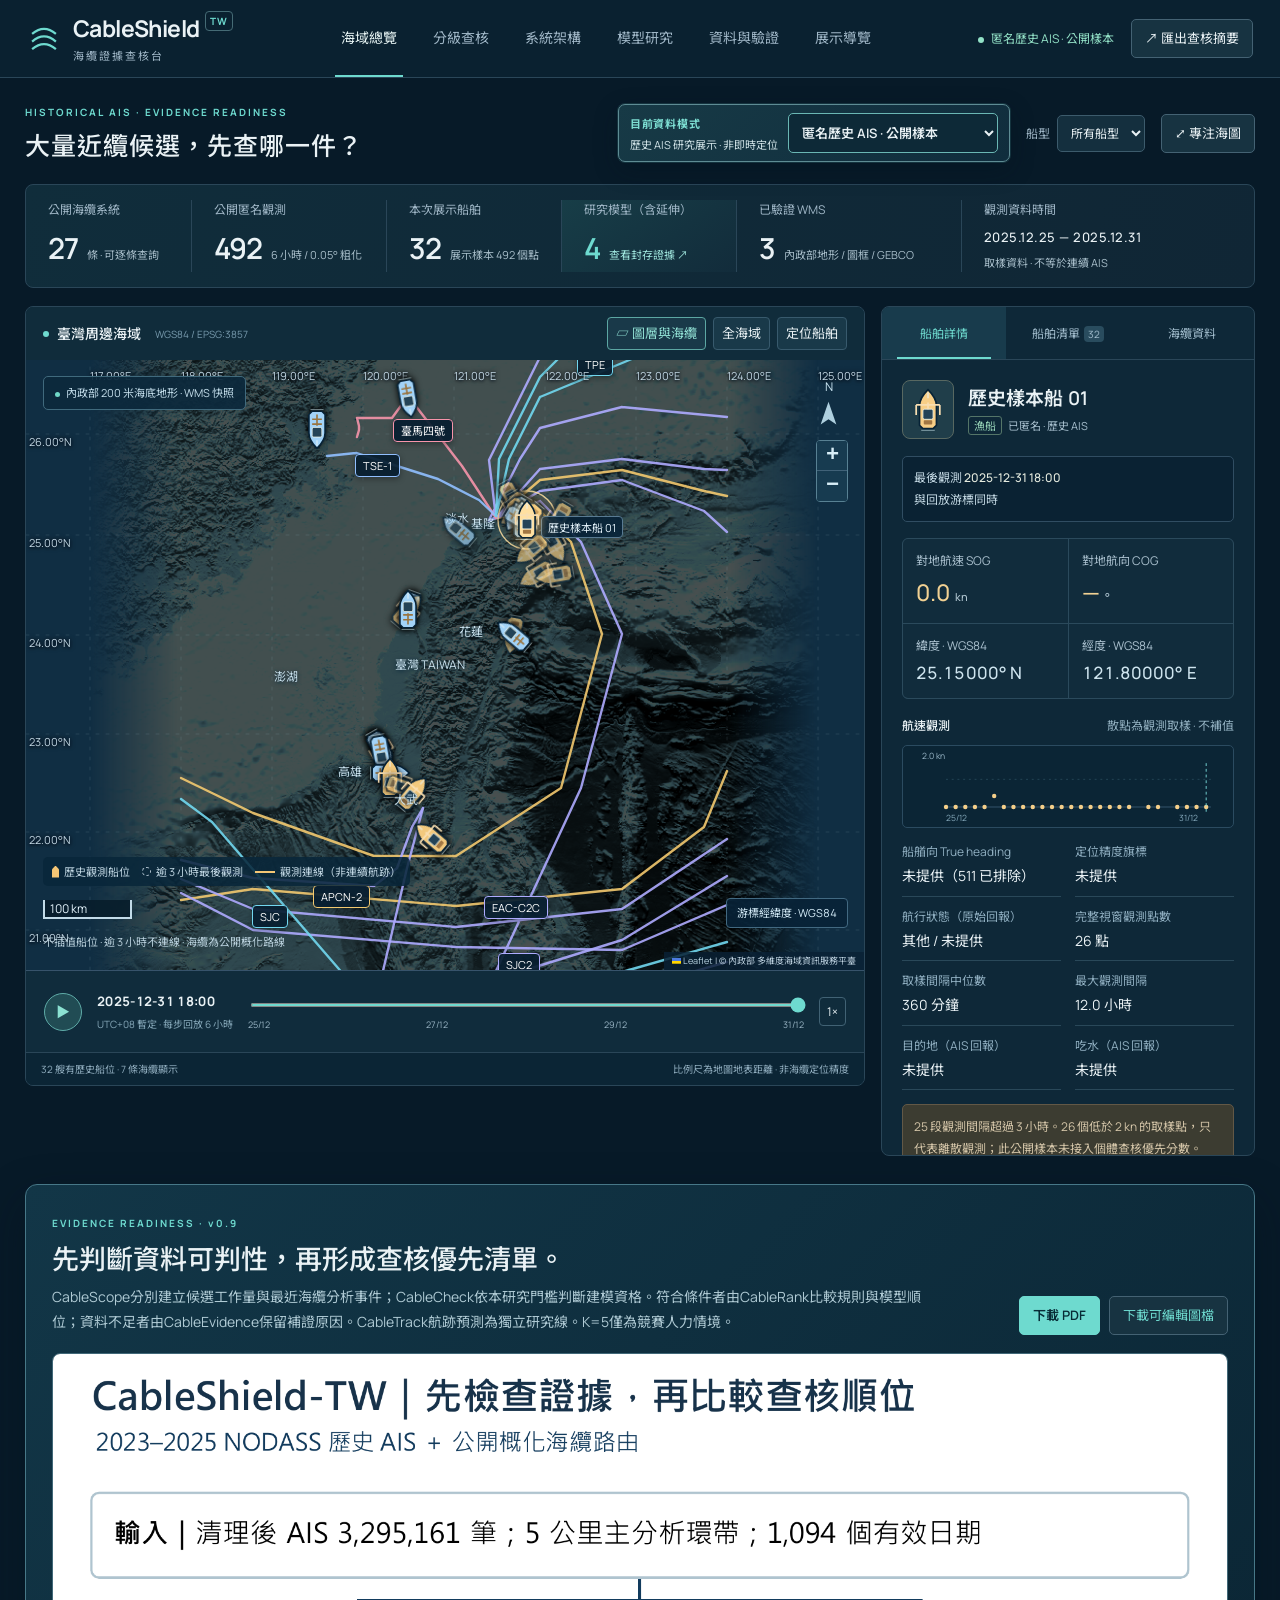
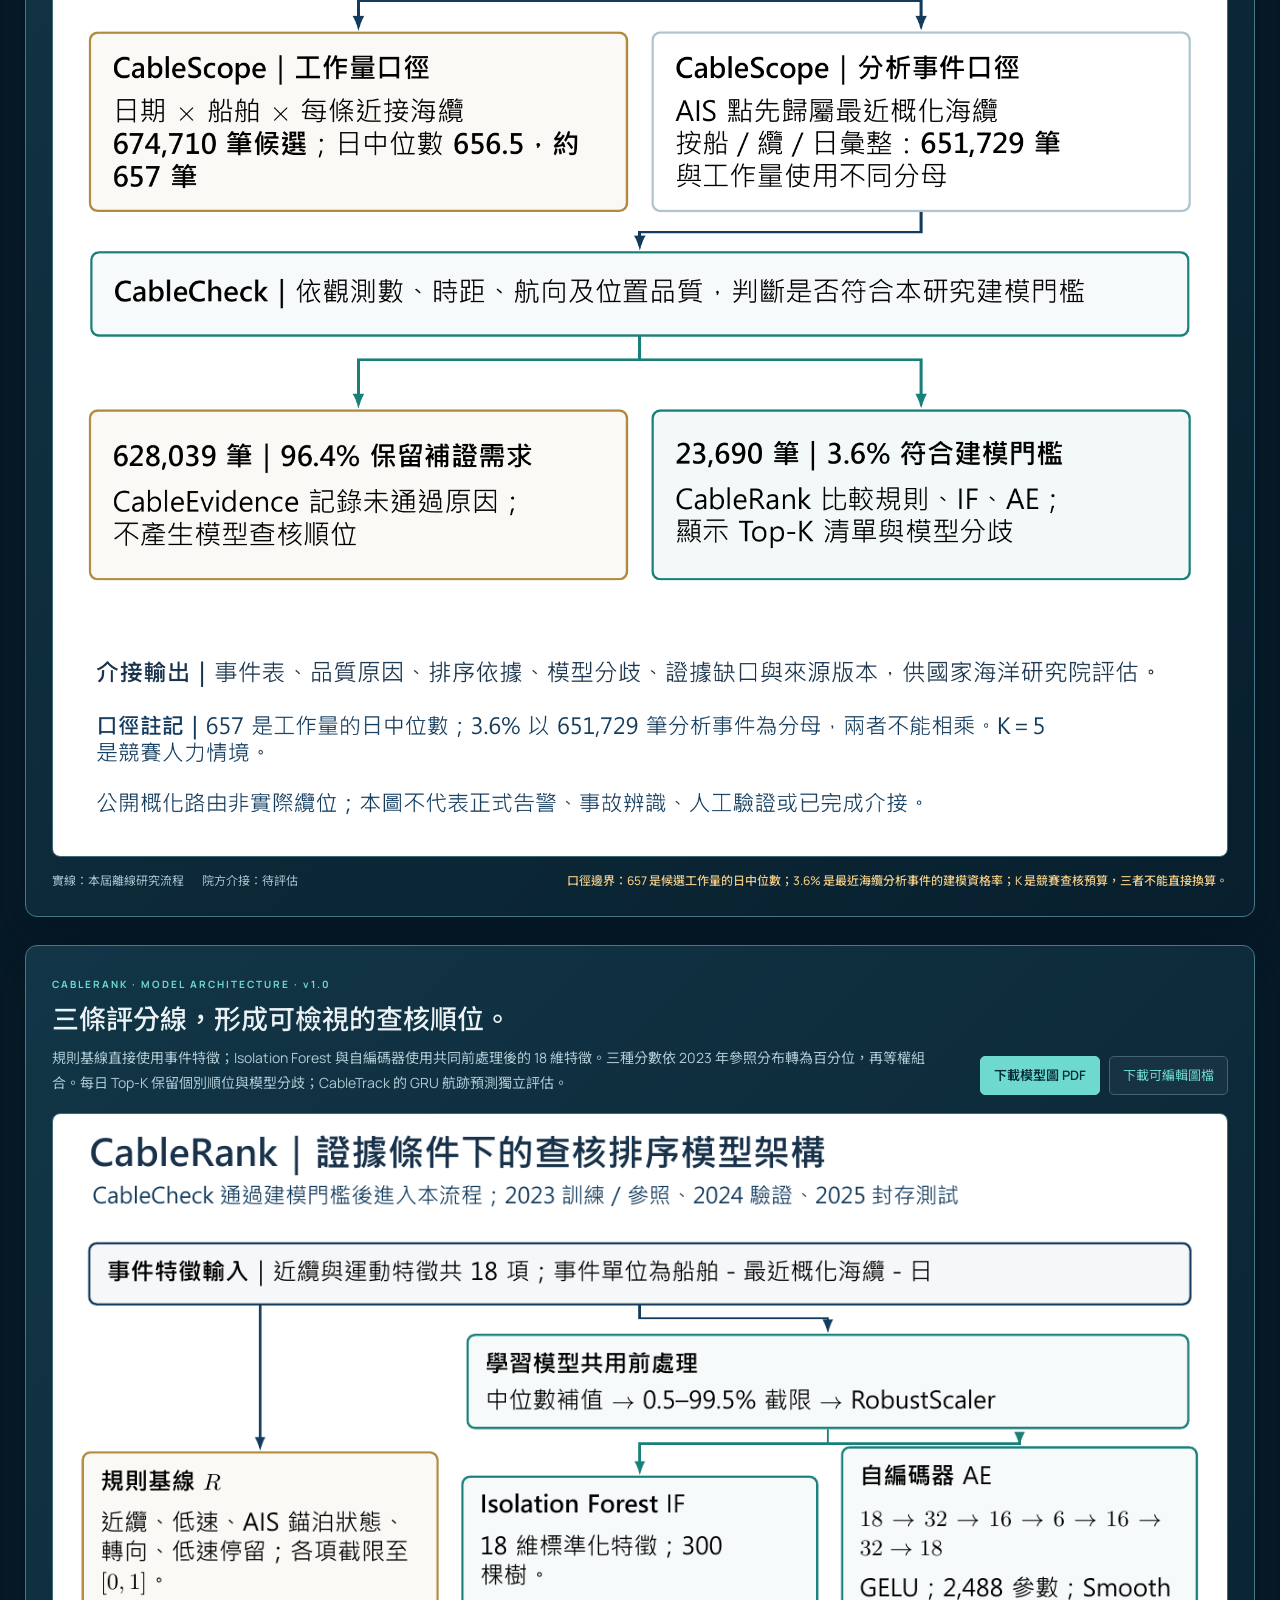
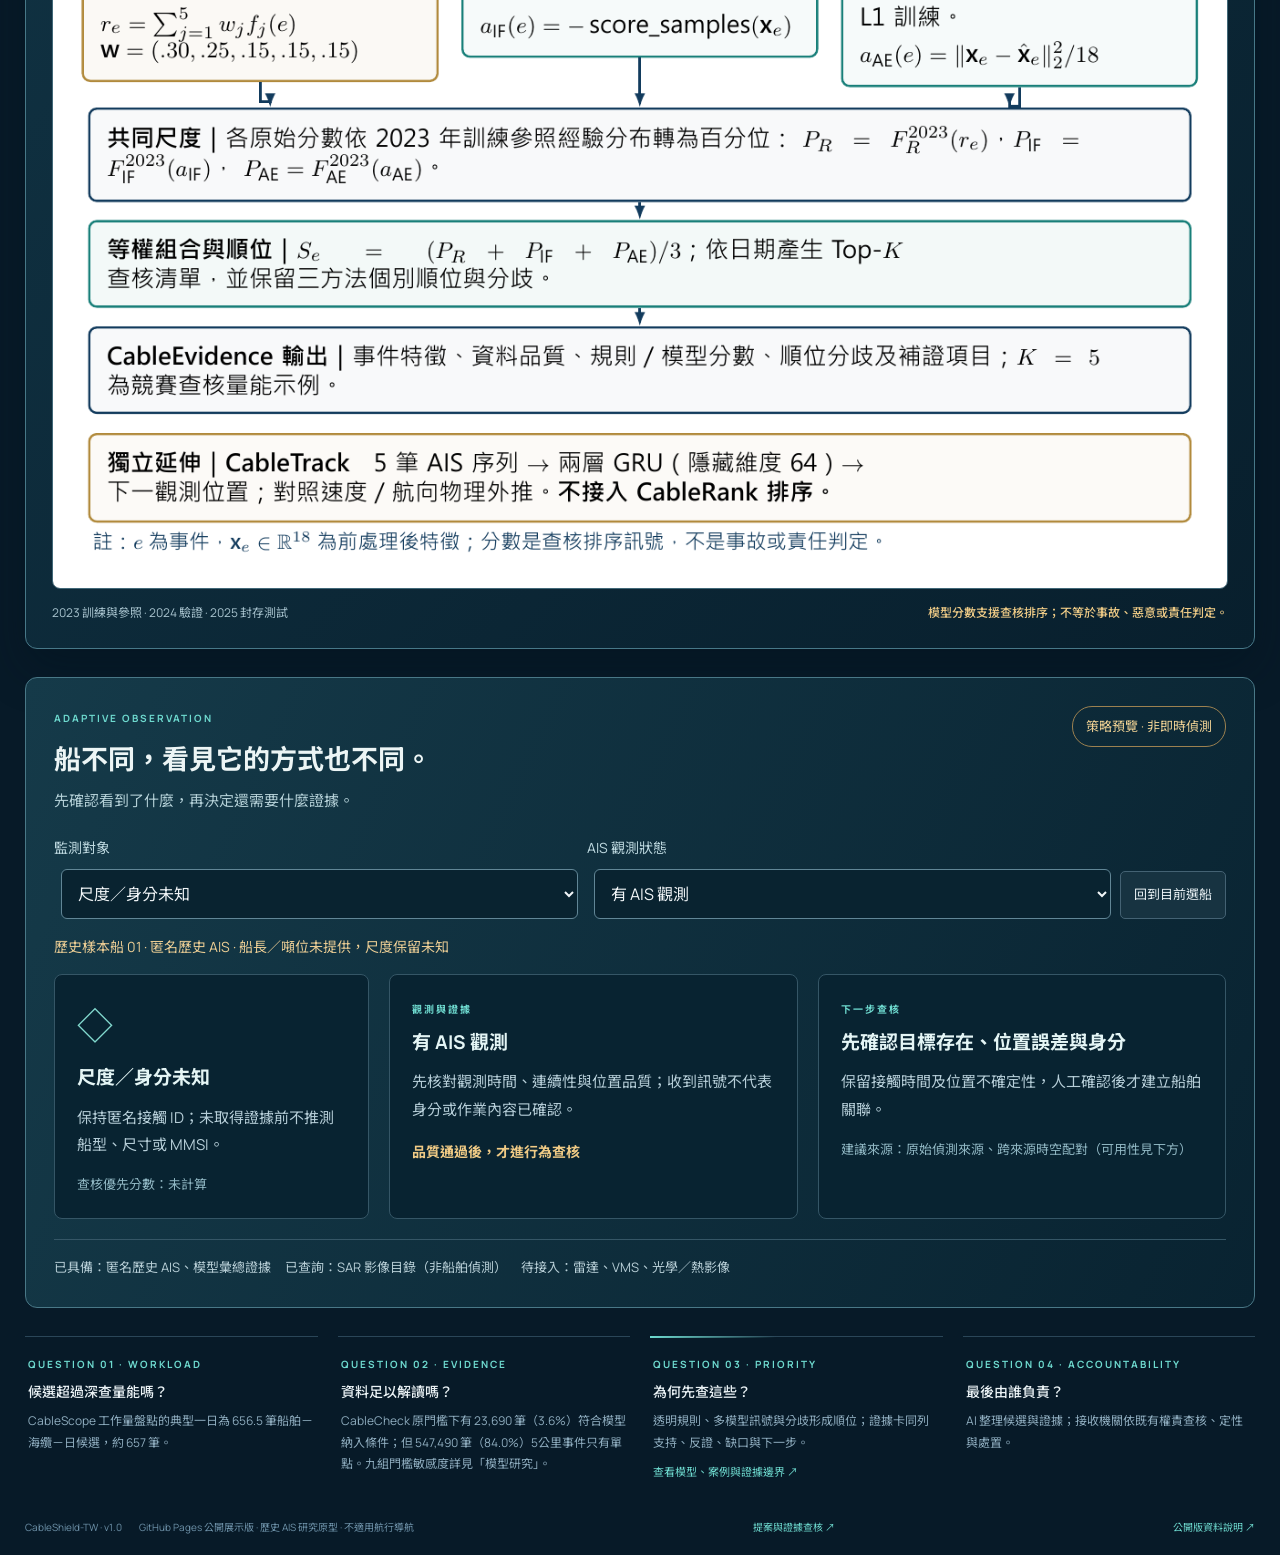
==== commit d7c81515: "Add CableRank model architecture diagram" ====
--- a/index.html
+++ b/index.html
@@ -7,5 +7,6 @@
 <div class="time-bar"><button id="play" class="play" aria-label="播放歷史觀測">▶</button><div class="play-time"><strong id="cursorTime">—</strong><small id="cursorMeta">資料時區暫按 UTC+08，待確認</small></div><div class="slider-area"><input id="timeSlider" type="range" min="0" max="100" value="100" aria-label="歷史觀測時間游標"><div id="timeTicks"></div></div><button id="speed" class="speed">1×</button></div><div class="map-footer"><span id="mapStatus">正在載入已核對圖層</span><span>比例尺為地圖地表距離 · 非海纜定位精度</span></div></div>
 <aside class="inspector"><div class="inspector-tabs"><button class="active" data-tab="detail">船舶詳情</button><button data-tab="fleet">船舶清單 <span id="fleetCount">32</span></button><button data-tab="cable">海纜資料</button></div><div class="inspector-content" id="inspectorContent"><p class="empty">正在載入觀測…</p></div></aside></section>
 <section class="architecture" id="systemArchitecture" aria-labelledby="architectureTitle"><div class="architecture-head"><div><span class="eyebrow">EVIDENCE READINESS · v0.9</span><h2 id="architectureTitle">先判斷資料可判性，再形成查核優先清單。</h2><p>CableScope分別建立候選工作量與最近海纜分析事件；CableCheck依本研究門檻判斷建模資格。符合條件者由CableRank比較規則與模型順位；資料不足者由CableEvidence保留補證原因。CableTrack航跡預測為獨立研究線。K=5僅為競賽人力情境。</p></div><div class="architecture-actions"><a class="button primary" href="./assets/cableshield_evidence_readiness_flow_v0.9.pdf" download>下載 PDF</a><a class="button" href="./assets/editable/cableshield_evidence_readiness_flow_v0.9.tex" download>下載可編輯圖檔</a></div></div><a class="architecture-figure" href="./assets/cableshield_evidence_readiness_flow_v0.9.png" target="_blank" rel="noopener" aria-label="另頁開啟完整流程架構圖"><img src="./assets/cableshield_evidence_readiness_flow_v0.9.png" alt="CableShield-TW 歷史 AIS 資料可判性與查核排序流程圖" loading="lazy"></a><div class="architecture-legend"><span>實線：本屆離線研究流程</span><span>院方介接：待評估</span><strong>口徑邊界：657 是候選工作量的日中位數；3.6% 是最近海纜分析事件的建模資格率；K 是競賽查核預算，三者不能直接換算。</strong></div></section>
-<section class="evidence-strip"><article><span class="eyebrow">QUESTION 01 · WORKLOAD</span><h2>候選超過深查量能嗎？</h2><p>CableScope 工作量盤點的典型一日為 656.5 筆船舶－海纜－日候選，約 657 筆。</p></article><article><span class="eyebrow">QUESTION 02 · EVIDENCE</span><h2>資料足以解讀嗎？</h2><p>CableCheck 原門檻下有 23,690 筆（3.6%）符合模型納入條件；但 547,490 筆（84.0%）5公里事件只有單點。九組門檻敏感度詳見「模型研究」。</p></article><article class="model-evidence-card"><span class="eyebrow">QUESTION 03 · PRIORITY</span><h2>為何先查這些？</h2><p>透明規則、多模型訊號與分歧形成順位；證據卡同列支持、反證、缺口與下一步。</p><button id="modelEvidenceStrip">查看模型、案例與證據邊界 ↗</button></article><article><span class="eyebrow">QUESTION 04 · ACCOUNTABILITY</span><h2>最後由誰負責？</h2><p>AI 整理候選與證據；接收機關依既有權責查核、定性與處置。</p></article></section><footer>CableShield-TW · v0.9 <span>GitHub Pages 公開展示版 · 歷史 AIS 研究原型 · 不適用航行導航</span><a href="./PROPOSAL.md">提案與證據查核 ↗</a><a href="./README.md">公開版資料說明 ↗</a></footer></main>
+<section class="architecture" id="cableRankArchitecture" aria-labelledby="modelArchitectureTitle"><div class="architecture-head"><div><span class="eyebrow">CABLERANK · MODEL ARCHITECTURE · v1.0</span><h2 id="modelArchitectureTitle">三條評分線，形成可檢視的查核順位。</h2><p>規則基線直接使用事件特徵；Isolation Forest 與自編碼器使用共同前處理後的 18 維特徵。三種分數依 2023 年參照分布轉為百分位，再等權組合。每日 Top-K 保留個別順位與模型分歧；CableTrack 的 GRU 航跡預測獨立評估。</p></div><div class="architecture-actions"><a class="button primary" href="./assets/cableshield_model_architecture_v1.0.pdf" download>下載模型圖 PDF</a><a class="button" href="./assets/editable/cableshield_model_architecture_v1.0.tex" download>下載可編輯圖檔</a></div></div><a class="architecture-figure" href="./assets/cableshield_model_architecture_v1.0.png" target="_blank" rel="noopener" aria-label="另頁開啟 CableRank 模型架構圖"><img src="./assets/cableshield_model_architecture_v1.0.png" alt="CableRank 模型架構：規則、Isolation Forest、自編碼器、百分位組合、Top-K 查核清單與獨立的 CableTrack GRU" loading="lazy"></a><div class="architecture-legend"><span>2023 訓練與參照 · 2024 驗證 · 2025 封存測試</span><strong>模型分數支援查核排序；不等於事故、惡意或責任判定。</strong></div></section>
+<section class="evidence-strip"><article><span class="eyebrow">QUESTION 01 · WORKLOAD</span><h2>候選超過深查量能嗎？</h2><p>CableScope 工作量盤點的典型一日為 656.5 筆船舶－海纜－日候選，約 657 筆。</p></article><article><span class="eyebrow">QUESTION 02 · EVIDENCE</span><h2>資料足以解讀嗎？</h2><p>CableCheck 原門檻下有 23,690 筆（3.6%）符合模型納入條件；但 547,490 筆（84.0%）5公里事件只有單點。九組門檻敏感度詳見「模型研究」。</p></article><article class="model-evidence-card"><span class="eyebrow">QUESTION 03 · PRIORITY</span><h2>為何先查這些？</h2><p>透明規則、多模型訊號與分歧形成順位；證據卡同列支持、反證、缺口與下一步。</p><button id="modelEvidenceStrip">查看模型、案例與證據邊界 ↗</button></article><article><span class="eyebrow">QUESTION 04 · ACCOUNTABILITY</span><h2>最後由誰負責？</h2><p>AI 整理候選與證據；接收機關依既有權責查核、定性與處置。</p></article></section><footer>CableShield-TW · v1.0 <span>GitHub Pages 公開展示版 · 歷史 AIS 研究原型 · 不適用航行導航</span><a href="./PROPOSAL.md">提案與證據查核 ↗</a><a href="./README.md">公開版資料說明 ↗</a></footer></main>
 <dialog id="dialog" aria-label="資料詳情"><div id="dialogContent"></div></dialog><div id="toast" role="status" aria-live="polite"></div></body></html>
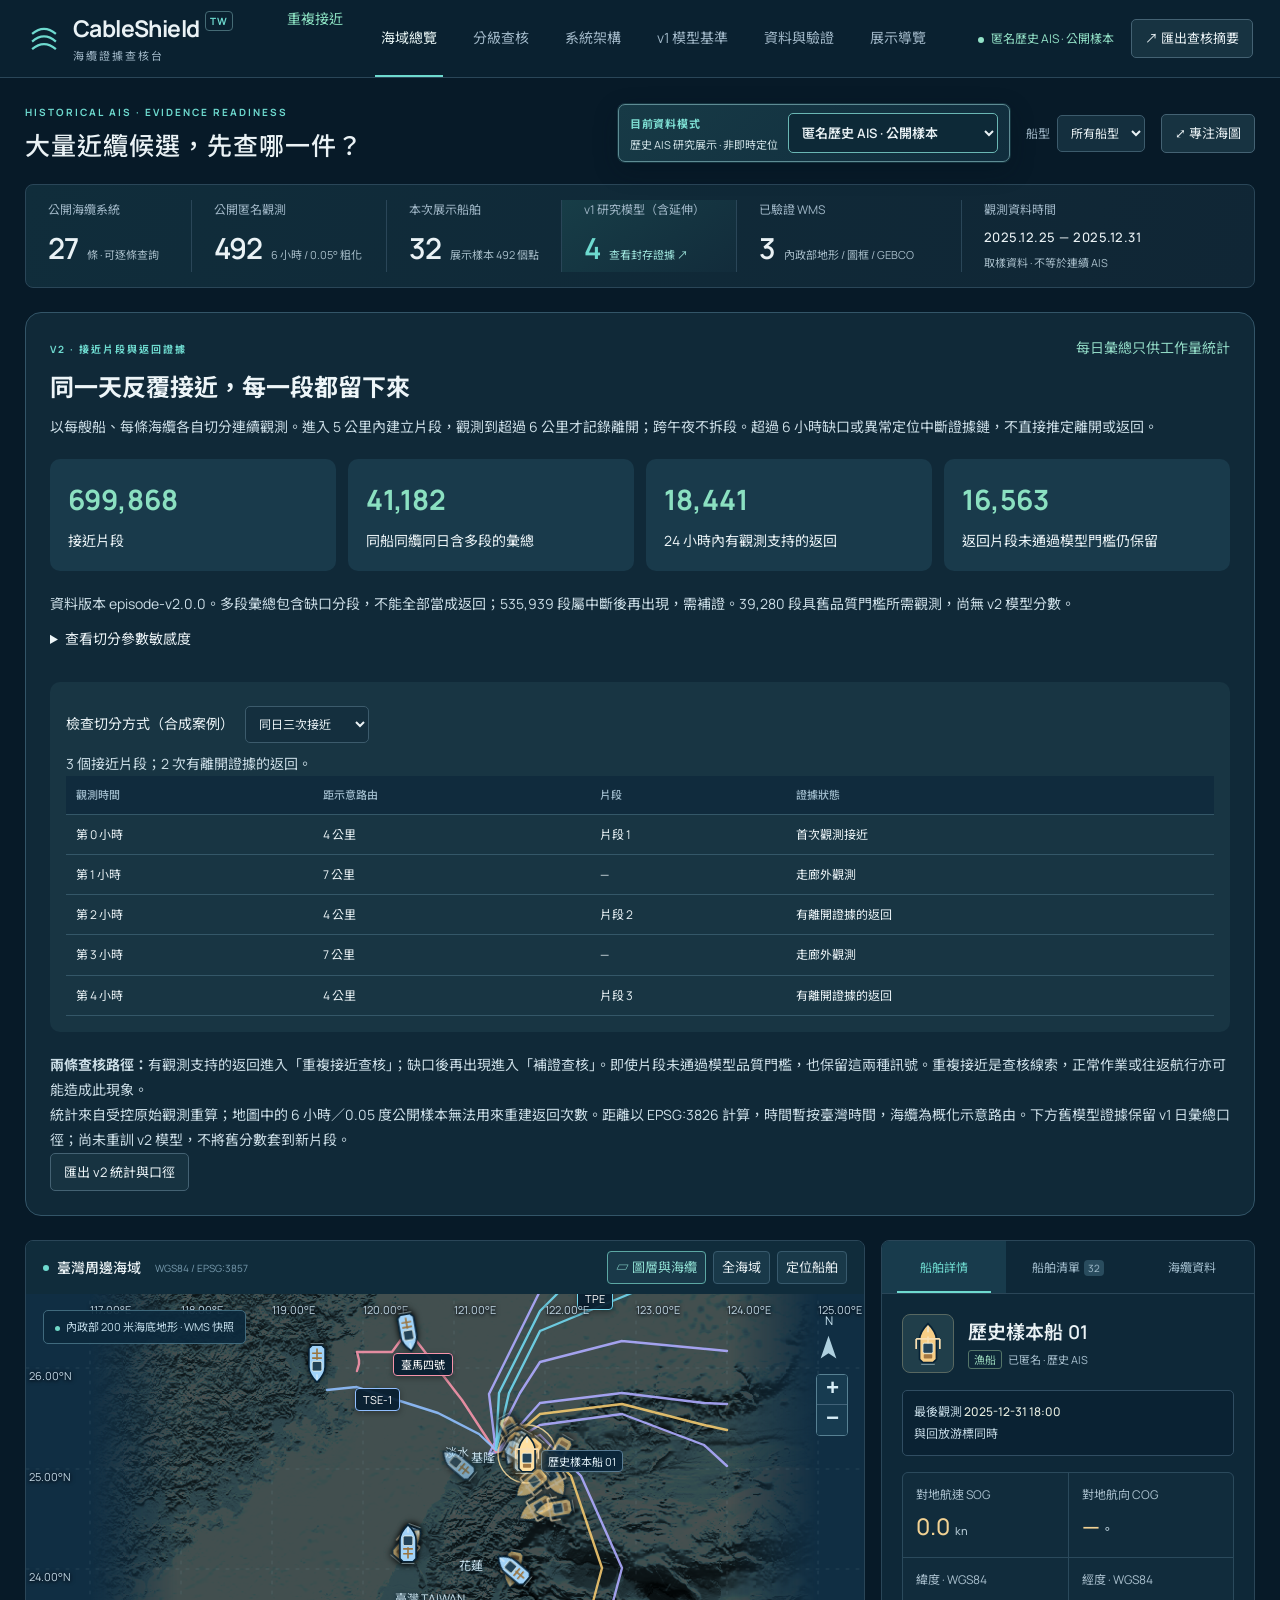
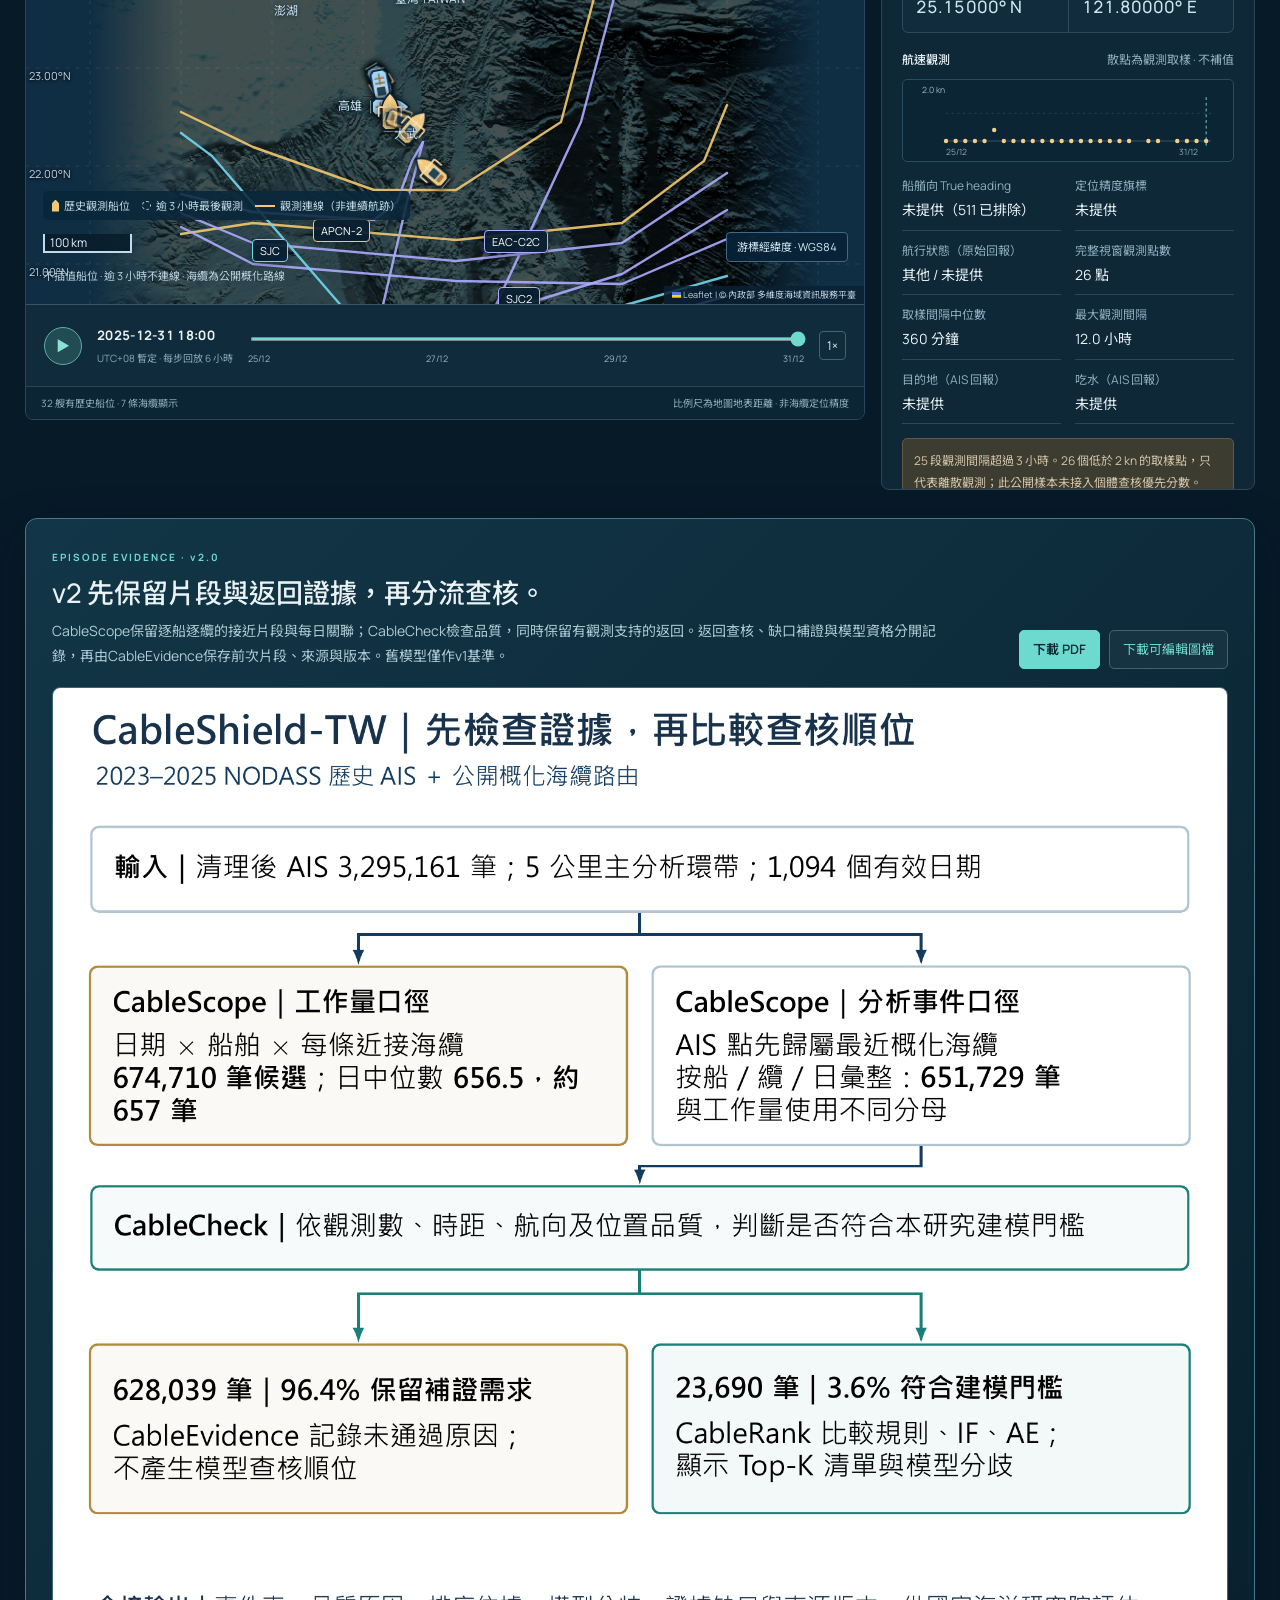
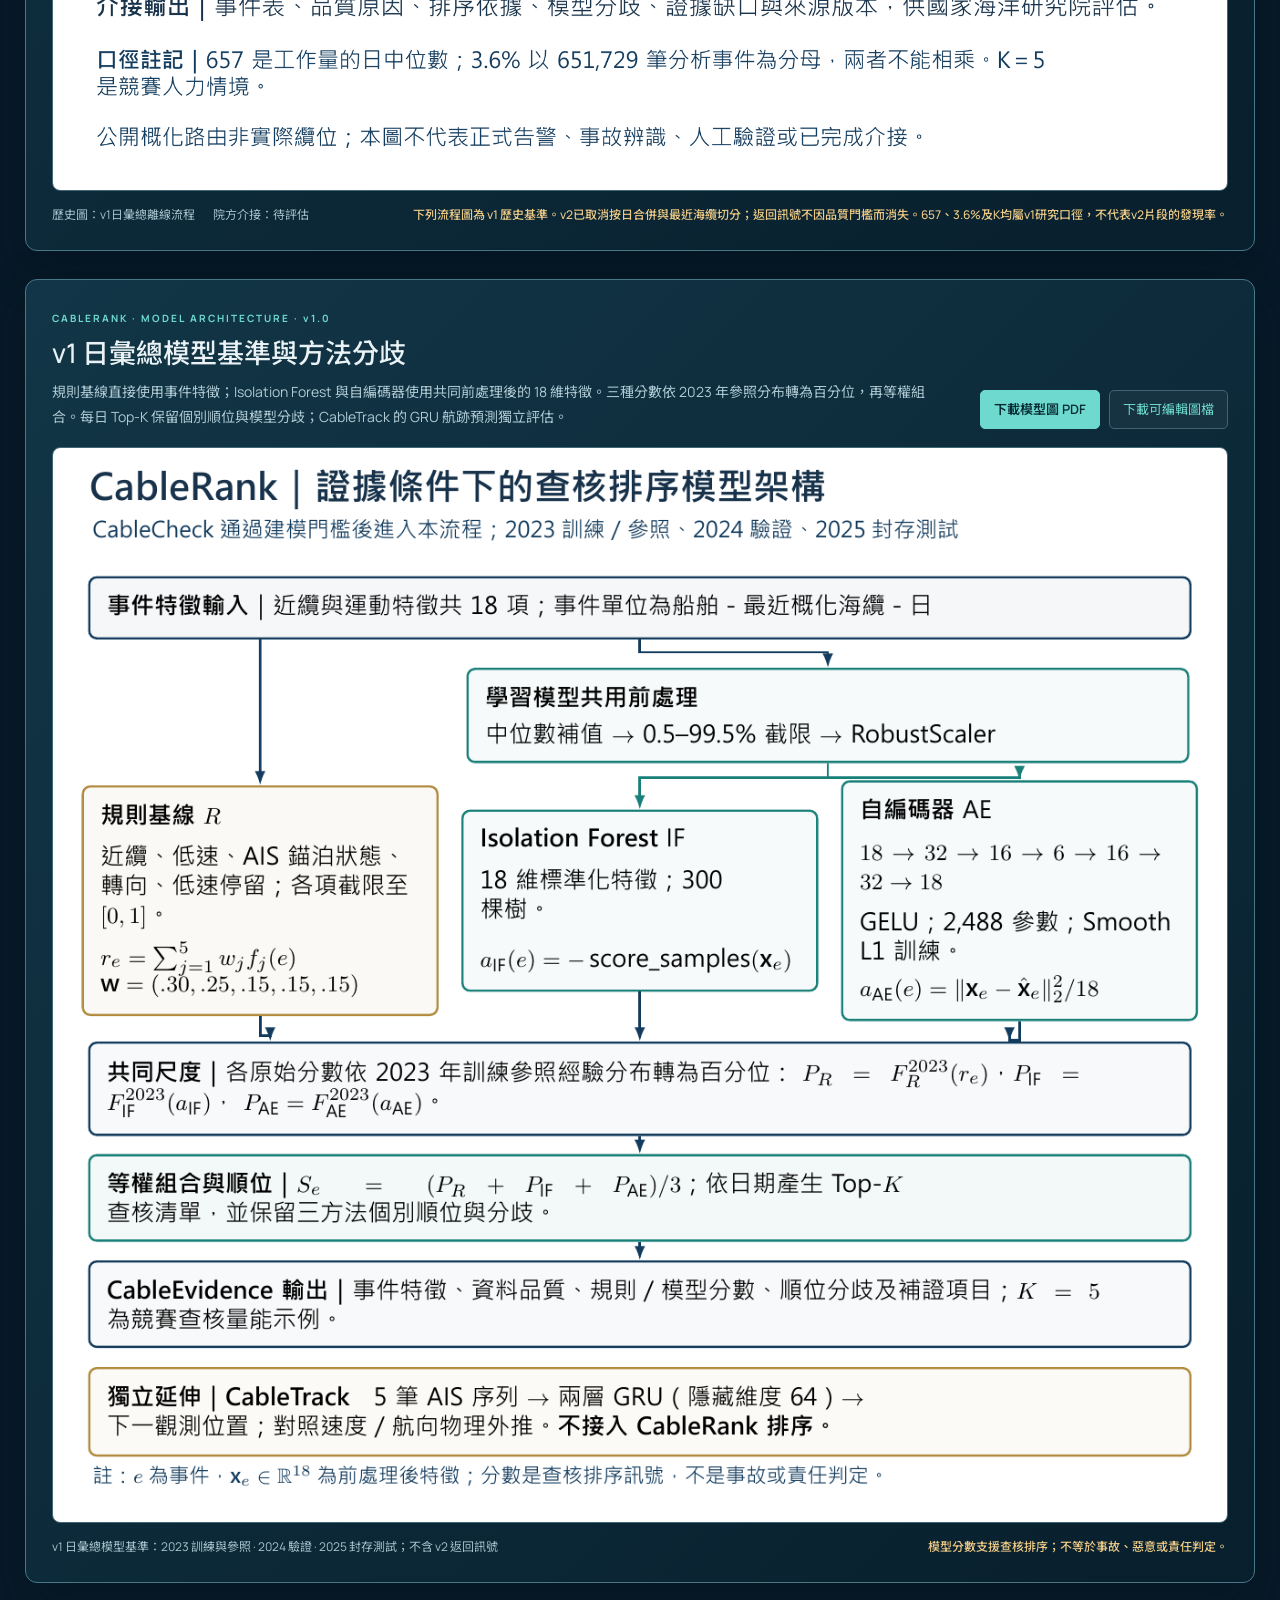
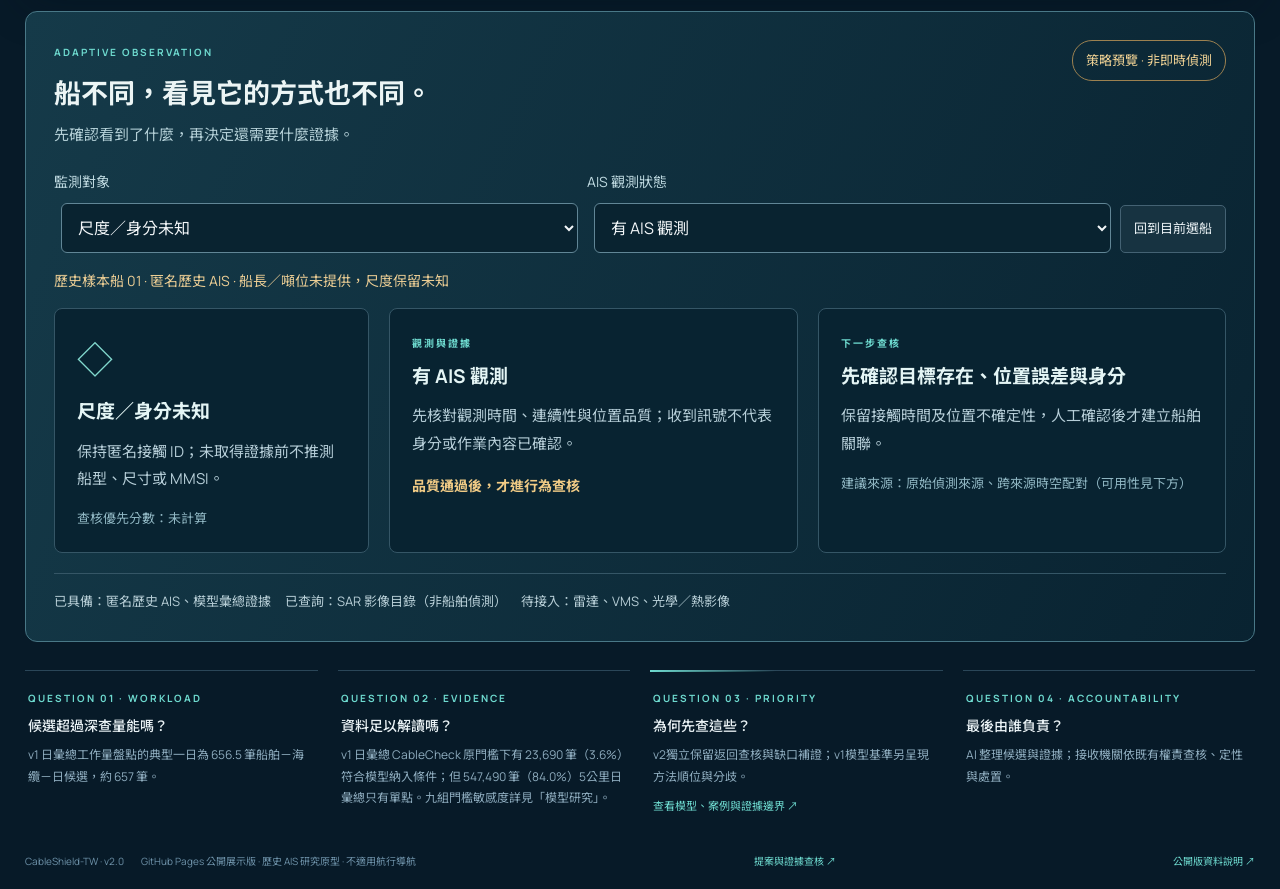
==== commit 976ce5fd: "Preserve repeated cable approaches with versioned v2 episode evidence" ====
--- a/index.html
+++ b/index.html
@@ -1,12 +1,12 @@
-<!doctype html><html lang="zh-Hant"><head><meta charset="utf-8"><meta name="viewport" content="width=device-width,initial-scale=1"><meta name="theme-color" content="#091b29"><meta name="description" content="CableShield-TW 海纜近接事件資料可判性與查核排序系統公開展示版"><title>CableShield-TW｜海纜近接事件資料可判性與查核排序</title><link rel="stylesheet" href="./vendor/leaflet.css?v=0.7.2"><link rel="stylesheet" href="./style.css?v=0.7.2"><script src="./vendor/leaflet.js" defer></script><script src="./app.js?v=0.9" type="module"></script></head><body>
-<a class="skip" href="#map">跳至海域地圖</a><header class="top"><a class="brand" href="./"><svg viewBox="0 0 40 40"><path d="M6 14Q20 2 34 14M6 23Q20 11 34 23M6 32Q20 20 34 32"/></svg><span>CableShield<sup>TW</sup><small>海纜證據查核台</small></span></a><nav><button class="active" id="overviewNav">海域總覽</button><button id="monitorNav">分級查核</button><button id="architectureNav">系統架構</button><button id="modelNav">模型研究</button><button id="sourcesNav">資料與驗證</button><button id="guideNav">展示導覽</button></nav><div class="header-right"><span class="source-indicator" id="modeTag">歷史 AIS</span><button class="button" id="exportBtn">↗ 匯出查核摘要</button></div></header>
+<!doctype html><html lang="zh-Hant"><head><meta charset="utf-8"><meta name="viewport" content="width=device-width,initial-scale=1"><meta name="theme-color" content="#091b29"><meta name="description" content="CableShield-TW 海纜周邊船舶事件可信查核與智慧治理系統公開展示版"><title>CableShield-TW｜海纜周邊船舶事件可信查核與智慧治理</title><link rel="stylesheet" href="./vendor/leaflet.css?v=0.7.2"><link rel="stylesheet" href="./style.css?v=2.0.0"><script src="./vendor/leaflet.js" defer></script><script src="./app.js?v=2.0.0" type="module"></script><script type="module" src="./episodes-v2.js?v=2.0.0"></script></head><body>
+<a class="skip" href="#map">跳至海域地圖</a><header class="top"><a class="brand" href="./"><svg viewBox="0 0 40 40"><path d="M6 14Q20 2 34 14M6 23Q20 11 34 23M6 32Q20 20 34 32"/></svg><span>CableShield<sup>TW</sup><small>海纜證據查核台</small></span></a><nav><a class="episode-nav" href="#episodesV2">重複接近</a><button class="active" id="overviewNav">海域總覽</button><button id="monitorNav">分級查核</button><button id="architectureNav">系統架構</button><button id="modelNav">v1 模型基準</button><button id="sourcesNav">資料與驗證</button><button id="guideNav">展示導覽</button></nav><div class="header-right"><span class="source-indicator" id="modeTag">歷史 AIS</span><button class="button" id="exportBtn">↗ 匯出查核摘要</button></div></header>
 <main><section class="mission"><div><span class="eyebrow">HISTORICAL AIS · EVIDENCE READINESS</span><h1>大量近纜候選，先查哪一件？</h1></div><div class="mission-controls"><label class="mode-control"><span class="mode-label">目前資料模式</span><select id="mode" aria-describedby="modeInlineNote"><option value="history">匿名歷史 AIS · 公開樣本</option><option value="simulation">情境演練 · 合成契約展示</option></select><span class="mode-inline-note" id="modeInlineNote">歷史 AIS 研究展示 · 非即時定位</span></label><label>船型<select id="shipFilter"><option value="all">所有船型</option><option value="漁船">漁船</option><option value="貨船">貨船</option><option value="其他">其他船舶</option></select></label><button id="fullMap" class="button">⤢ 專注海圖</button></div></section>
-<section class="stats"><article><span>公開海纜系統</span><b id="cableTotal">—</b><small>條 · 可逐條查詢</small></article><article><span id="recordsLabel">區域有效觀測</span><b id="pointTotal">—</b><small id="pointScope">7 日資料視窗</small></article><article><span>本次展示船舶</span><b id="shipTotal">—</b><small id="shipScope">依重複觀測數取樣</small></article><article class="model-stat"><span>研究模型（含延伸）</span><b>4</b><small><button id="modelEvidenceBtn">查看封存證據 ↗</button></small></article><article><span>已驗證 WMS</span><b>3</b><small>內政部地形 / 圖框 / GEBCO</small></article><article class="data-window"><span>觀測資料時間</span><strong id="dataWindow">正在核對來源…</strong><small id="windowNote">與 2026 海纜快照分開標示</small></article></section>
-<section class="workspace"><div class="map-column"><div class="map-top"><div><span class="status-dot"></span><strong>臺灣周邊海域</strong><span class="map-subtitle">WGS84 / EPSG:3857</span></div><div class="map-tabs"><button id="layersBtn" aria-expanded="false">▱ 圖層與海纜</button><button id="homeMap">全海域</button><button id="followBtn">定位船舶</button></div></div><div class="map-shell"><div id="map" role="region" aria-label="可縮放的臺灣海纜與 AIS 地圖" tabindex="0"></div><div class="map-badge" id="baseBadge"><i></i>內政部 200 米海底地形 · WMS 快照</div><div class="map-north">N<svg viewBox="0 0 24 32"><path d="M12 2L21 28L12 22L3 28Z"/></svg></div><div class="map-coordinates" id="coordinates">游標經緯度 · WGS84</div><div class="map-legend"><span><i class="legend-ship"></i>歷史觀測船位</span><span><i class="legend-old"></i>逾 3 小時最後觀測</span><span><i class="legend-track"></i>觀測連線（非連續航跡）</span></div><div class="map-notice" id="mapNotice">不插值船位 · 缺訊不連線 · 海纜為公開概化路線</div>
+<section class="stats"><article><span>公開海纜系統</span><b id="cableTotal">—</b><small>條 · 可逐條查詢</small></article><article><span id="recordsLabel">區域有效觀測</span><b id="pointTotal">—</b><small id="pointScope">7 日資料視窗</small></article><article><span>本次展示船舶</span><b id="shipTotal">—</b><small id="shipScope">依重複觀測數取樣</small></article><article class="model-stat"><span>v1 研究模型（含延伸）</span><b>4</b><small><button id="modelEvidenceBtn">查看封存證據 ↗</button></small></article><article><span>已驗證 WMS</span><b>3</b><small>內政部地形 / 圖框 / GEBCO</small></article><article class="data-window"><span>觀測資料時間</span><strong id="dataWindow">正在核對來源…</strong><small id="windowNote">與 2026 海纜快照分開標示</small></article></section>
+<section id="episodesV2" class="episodes-v2" aria-label="重複接近片段查核"></section><section class="workspace"><div class="map-column"><div class="map-top"><div><span class="status-dot"></span><strong>臺灣周邊海域</strong><span class="map-subtitle">WGS84 / EPSG:3857</span></div><div class="map-tabs"><button id="layersBtn" aria-expanded="false">▱ 圖層與海纜</button><button id="homeMap">全海域</button><button id="followBtn">定位船舶</button></div></div><div class="map-shell"><div id="map" role="region" aria-label="可縮放的臺灣海纜與 AIS 地圖" tabindex="0"></div><div class="map-badge" id="baseBadge"><i></i>內政部 200 米海底地形 · WMS 快照</div><div class="map-north">N<svg viewBox="0 0 24 32"><path d="M12 2L21 28L12 22L3 28Z"/></svg></div><div class="map-coordinates" id="coordinates">游標經緯度 · WGS84</div><div class="map-legend"><span><i class="legend-ship"></i>歷史觀測船位</span><span><i class="legend-old"></i>逾 3 小時最後觀測</span><span><i class="legend-track"></i>觀測連線（非連續航跡）</span></div><div class="map-notice" id="mapNotice">不插值船位 · 缺訊不連線 · 海纜為公開概化路線</div>
 <aside id="layerPanel" class="layer-panel" hidden><div class="drawer-head"><h2>圖層控制</h2><button id="closeLayers" aria-label="關閉圖層">×</button></div><div class="layer-scroll"><h3>海洋底圖</h3><label class="layer-option"><input type="radio" name="basemap" value="moi" checked><span>內政部 200 米海底地形<small>已驗證 WMS · 2026.09.10 擷取</small></span></label><label class="layer-option"><input type="radio" name="basemap" value="gebco"><span>GEBCO 全球海底地形<small>已驗證 WMS · 獨立來源</small></span></label><label class="layer-option"><input type="radio" name="basemap" value="none"><span>純海圖背景<small>便於辨認船舶與纜線</small></span></label><label class="layer-option"><input id="originalColor" type="checkbox"><span>顯示底圖原色</span></label><label class="layer-option"><input id="liveWms" type="checkbox"><span>直接請求 WMS<small id="wmsState">預設使用已驗證快照，離線也可展示</small></span></label><label class="layer-option"><input id="encFrame" type="checkbox"><span>ENC 電子航行圖框<small>公開 WMS，圖框不等於完整海圖</small></span></label><h3>船舶與座標</h3><label class="layer-option"><input id="shipsLayer" type="checkbox" checked><span>船舶圖示</span></label><label class="layer-option"><input id="tracksLayer" type="checkbox" checked><span>所選船舶觀測連線</span></label><label class="layer-option"><input id="fixesLayer" type="checkbox" checked><span>所選船舶原始觀測點</span></label><label class="layer-option"><input id="gridLayer" type="checkbox" checked><span>經緯網與座標標籤</span></label><label class="layer-option"><input id="labelsLayer" type="checkbox" checked><span>海纜名稱</span></label><h3>海纜系統 <small id="visibleCableCount"></small></h3><div class="layer-actions"><button id="showAllCables">全部顯示</button><button id="hideAllCables">全部隱藏</button></div><input id="cableSearch" placeholder="搜尋海纜名稱…" aria-label="搜尋海纜名稱"><div id="cableLayers"></div><p class="source-foot">TeleGeography / Gigawatt Map · CC BY-NC-SA 3.0。系統名稱為真實資料，路由為公開概化示意；不作實際船纜測距。</p></div></aside></div>
 <div class="time-bar"><button id="play" class="play" aria-label="播放歷史觀測">▶</button><div class="play-time"><strong id="cursorTime">—</strong><small id="cursorMeta">資料時區暫按 UTC+08，待確認</small></div><div class="slider-area"><input id="timeSlider" type="range" min="0" max="100" value="100" aria-label="歷史觀測時間游標"><div id="timeTicks"></div></div><button id="speed" class="speed">1×</button></div><div class="map-footer"><span id="mapStatus">正在載入已核對圖層</span><span>比例尺為地圖地表距離 · 非海纜定位精度</span></div></div>
 <aside class="inspector"><div class="inspector-tabs"><button class="active" data-tab="detail">船舶詳情</button><button data-tab="fleet">船舶清單 <span id="fleetCount">32</span></button><button data-tab="cable">海纜資料</button></div><div class="inspector-content" id="inspectorContent"><p class="empty">正在載入觀測…</p></div></aside></section>
-<section class="architecture" id="systemArchitecture" aria-labelledby="architectureTitle"><div class="architecture-head"><div><span class="eyebrow">EVIDENCE READINESS · v0.9</span><h2 id="architectureTitle">先判斷資料可判性，再形成查核優先清單。</h2><p>CableScope分別建立候選工作量與最近海纜分析事件；CableCheck依本研究門檻判斷建模資格。符合條件者由CableRank比較規則與模型順位；資料不足者由CableEvidence保留補證原因。CableTrack航跡預測為獨立研究線。K=5僅為競賽人力情境。</p></div><div class="architecture-actions"><a class="button primary" href="./assets/cableshield_evidence_readiness_flow_v0.9.pdf" download>下載 PDF</a><a class="button" href="./assets/editable/cableshield_evidence_readiness_flow_v0.9.tex" download>下載可編輯圖檔</a></div></div><a class="architecture-figure" href="./assets/cableshield_evidence_readiness_flow_v0.9.png" target="_blank" rel="noopener" aria-label="另頁開啟完整流程架構圖"><img src="./assets/cableshield_evidence_readiness_flow_v0.9.png" alt="CableShield-TW 歷史 AIS 資料可判性與查核排序流程圖" loading="lazy"></a><div class="architecture-legend"><span>實線：本屆離線研究流程</span><span>院方介接：待評估</span><strong>口徑邊界：657 是候選工作量的日中位數；3.6% 是最近海纜分析事件的建模資格率；K 是競賽查核預算，三者不能直接換算。</strong></div></section>
-<section class="architecture" id="cableRankArchitecture" aria-labelledby="modelArchitectureTitle"><div class="architecture-head"><div><span class="eyebrow">CABLERANK · MODEL ARCHITECTURE · v1.0</span><h2 id="modelArchitectureTitle">三條評分線，形成可檢視的查核順位。</h2><p>規則基線直接使用事件特徵；Isolation Forest 與自編碼器使用共同前處理後的 18 維特徵。三種分數依 2023 年參照分布轉為百分位，再等權組合。每日 Top-K 保留個別順位與模型分歧；CableTrack 的 GRU 航跡預測獨立評估。</p></div><div class="architecture-actions"><a class="button primary" href="./assets/cableshield_model_architecture_v1.0.pdf" download>下載模型圖 PDF</a><a class="button" href="./assets/editable/cableshield_model_architecture_v1.0.tex" download>下載可編輯圖檔</a></div></div><a class="architecture-figure" href="./assets/cableshield_model_architecture_v1.0.png" target="_blank" rel="noopener" aria-label="另頁開啟 CableRank 模型架構圖"><img src="./assets/cableshield_model_architecture_v1.0.png" alt="CableRank 模型架構：規則、Isolation Forest、自編碼器、百分位組合、Top-K 查核清單與獨立的 CableTrack GRU" loading="lazy"></a><div class="architecture-legend"><span>2023 訓練與參照 · 2024 驗證 · 2025 封存測試</span><strong>模型分數支援查核排序；不等於事故、惡意或責任判定。</strong></div></section>
-<section class="evidence-strip"><article><span class="eyebrow">QUESTION 01 · WORKLOAD</span><h2>候選超過深查量能嗎？</h2><p>CableScope 工作量盤點的典型一日為 656.5 筆船舶－海纜－日候選，約 657 筆。</p></article><article><span class="eyebrow">QUESTION 02 · EVIDENCE</span><h2>資料足以解讀嗎？</h2><p>CableCheck 原門檻下有 23,690 筆（3.6%）符合模型納入條件；但 547,490 筆（84.0%）5公里事件只有單點。九組門檻敏感度詳見「模型研究」。</p></article><article class="model-evidence-card"><span class="eyebrow">QUESTION 03 · PRIORITY</span><h2>為何先查這些？</h2><p>透明規則、多模型訊號與分歧形成順位；證據卡同列支持、反證、缺口與下一步。</p><button id="modelEvidenceStrip">查看模型、案例與證據邊界 ↗</button></article><article><span class="eyebrow">QUESTION 04 · ACCOUNTABILITY</span><h2>最後由誰負責？</h2><p>AI 整理候選與證據；接收機關依既有權責查核、定性與處置。</p></article></section><footer>CableShield-TW · v1.0 <span>GitHub Pages 公開展示版 · 歷史 AIS 研究原型 · 不適用航行導航</span><a href="./PROPOSAL.md">提案與證據查核 ↗</a><a href="./README.md">公開版資料說明 ↗</a></footer></main>
+<section class="architecture" id="systemArchitecture" aria-labelledby="architectureTitle"><div class="architecture-head"><div><span class="eyebrow">EPISODE EVIDENCE · v2.0</span><h2 id="architectureTitle">v2 先保留片段與返回證據，再分流查核。</h2><p>CableScope保留逐船逐纜的接近片段與每日關聯；CableCheck檢查品質，同時保留有觀測支持的返回。返回查核、缺口補證與模型資格分開記錄，再由CableEvidence保存前次片段、來源與版本。舊模型僅作v1基準。</p></div><div class="architecture-actions"><a class="button primary" href="./assets/cableshield_evidence_readiness_flow_v0.9.pdf" download>下載 PDF</a><a class="button" href="./assets/editable/cableshield_evidence_readiness_flow_v0.9.tex" download>下載可編輯圖檔</a></div></div><a class="architecture-figure" href="./assets/cableshield_evidence_readiness_flow_v0.9.png" target="_blank" rel="noopener" aria-label="另頁開啟完整流程架構圖"><img src="./assets/cableshield_evidence_readiness_flow_v0.9.png" alt="CableShield-TW 歷史 AIS 資料可判性與查核排序流程圖" loading="lazy"></a><div class="architecture-legend"><span>歷史圖：v1日彙總離線流程</span><span>院方介接：待評估</span><strong>下列流程圖為 v1 歷史基準。v2已取消按日合併與最近海纜切分；返回訊號不因品質門檻而消失。657、3.6%及K均屬v1研究口徑，不代表v2片段的發現率。</strong></div></section>
+<section class="architecture" id="cableRankArchitecture" aria-labelledby="modelArchitectureTitle"><div class="architecture-head"><div><span class="eyebrow">CABLERANK · MODEL ARCHITECTURE · v1.0</span><h2 id="modelArchitectureTitle">v1 日彙總模型基準與方法分歧</h2><p>規則基線直接使用事件特徵；Isolation Forest 與自編碼器使用共同前處理後的 18 維特徵。三種分數依 2023 年參照分布轉為百分位，再等權組合。每日 Top-K 保留個別順位與模型分歧；CableTrack 的 GRU 航跡預測獨立評估。</p></div><div class="architecture-actions"><a class="button primary" href="./assets/cableshield_model_architecture_v1.0.pdf" download>下載模型圖 PDF</a><a class="button" href="./assets/editable/cableshield_model_architecture_v1.0.tex" download>下載可編輯圖檔</a></div></div><a class="architecture-figure" href="./assets/cableshield_model_architecture_v1.0.png" target="_blank" rel="noopener" aria-label="另頁開啟 CableRank 模型架構圖"><img src="./assets/cableshield_model_architecture_v1.0.png" alt="CableRank v1 日彙總模型架構：規則、Isolation Forest、自編碼器、百分位組合、Top-K 查核清單與獨立的 CableTrack GRU" loading="lazy"></a><div class="architecture-legend"><span>v1 日彙總模型基準：2023 訓練與參照 · 2024 驗證 · 2025 封存測試；不含 v2 返回訊號</span><strong>模型分數支援查核排序；不等於事故、惡意或責任判定。</strong></div></section>
+<section class="evidence-strip"><article><span class="eyebrow">QUESTION 01 · WORKLOAD</span><h2>候選超過深查量能嗎？</h2><p>v1 日彙總工作量盤點的典型一日為 656.5 筆船舶－海纜－日候選，約 657 筆。</p></article><article><span class="eyebrow">QUESTION 02 · EVIDENCE</span><h2>資料足以解讀嗎？</h2><p>v1 日彙總 CableCheck 原門檻下有 23,690 筆（3.6%）符合模型納入條件；但 547,490 筆（84.0%）5公里日彙總只有單點。九組門檻敏感度詳見「模型研究」。</p></article><article class="model-evidence-card"><span class="eyebrow">QUESTION 03 · PRIORITY</span><h2>為何先查這些？</h2><p>v2獨立保留返回查核與缺口補證；v1模型基準另呈現方法順位與分歧。</p><button id="modelEvidenceStrip">查看模型、案例與證據邊界 ↗</button></article><article><span class="eyebrow">QUESTION 04 · ACCOUNTABILITY</span><h2>最後由誰負責？</h2><p>AI 整理候選與證據；接收機關依既有權責查核、定性與處置。</p></article></section><footer>CableShield-TW · v2.0 <span>GitHub Pages 公開展示版 · 歷史 AIS 研究原型 · 不適用航行導航</span><a href="./PROPOSAL.md">提案與證據查核 ↗</a><a href="./README.md">公開版資料說明 ↗</a></footer></main>
 <dialog id="dialog" aria-label="資料詳情"><div id="dialogContent"></div></dialog><div id="toast" role="status" aria-live="polite"></div></body></html>
--- a/style.css
+++ b/style.css
@@ -42,3 +42,6 @@
 .architecture{margin:28px 0;padding:26px;border:1px solid #477888;border-radius:12px;background:linear-gradient(135deg,#123647,#081f2d);box-shadow:0 18px 45px #02111c5c;scroll-margin-top:95px}.architecture-head{display:flex;justify-content:space-between;align-items:end;gap:30px;margin-bottom:18px}.architecture-head h2{font-size:27px;font-weight:500;line-height:1.35;margin:7px 0}.architecture-head p{max-width:890px;color:#afcad4;font-size:14px;line-height:1.8}.architecture-actions{display:flex;gap:9px;flex-shrink:0}.architecture-actions .button{display:inline-flex;align-items:center;justify-content:center;min-height:39px}.architecture-figure{display:block;overflow:hidden;border:1px solid #416878;border-radius:8px;background:#061c29;box-shadow:inset 0 0 0 1px #8de5d510}.architecture-figure img{display:block;width:100%;height:auto;transition:transform .35s ease}.architecture-figure:hover img{transform:scale(1.006)}.architecture-legend{display:flex;align-items:center;gap:18px;flex-wrap:wrap;margin-top:14px;color:#a8c3ce;font-size:12px}.architecture-legend span{display:flex;align-items:center;gap:8px}.architecture-legend i{display:inline-block;width:28px;border-top:2px solid var(--cyan)}.architecture-legend .dashed-line{border-top-style:dashed;border-color:#809aa8}.architecture-legend strong{margin-left:auto;color:#ecc985;font-size:12px;font-weight:500}.architecture:target{border-color:#72d8ce;box-shadow:0 0 0 3px #72d8ce28,0 18px 45px #02111c5c}
 @media(max-width:980px){.architecture-head{align-items:start}.architecture-actions{flex-direction:column}.architecture-legend strong{width:100%;margin-left:0}}
 @media(max-width:760px){.architecture{padding:17px;margin:20px 0}.architecture-head{display:block}.architecture-head h2{font-size:22px}.architecture-head p{font-size:13px}.architecture-actions{flex-direction:row;margin-top:15px}.architecture-actions .button{flex:1;min-height:44px}.architecture-figure{overflow:auto}.architecture-figure img{width:1180px;max-width:none}.architecture-legend{align-items:flex-start}.architecture-legend strong{line-height:1.7}}
+
+/* v2 episode evidence */
+.episodes-v2{margin:24px 0;padding:24px;border:1px solid #335568;border-radius:16px;background:#102938;color:#edf5f8;scroll-margin-top:85px}.episodes-v2 h2{font-size:24px;margin:8px 0}.episodes-v2 p{line-height:1.8;color:#cbdde6}.episode-heading{display:flex;justify-content:space-between;gap:16px;flex-wrap:wrap}.episode-heading>span{color:#91d9c5}.episode-metrics{display:grid;grid-template-columns:repeat(4,minmax(0,1fr));gap:12px;margin:20px 0}.episode-metrics article{padding:18px;background:#193a4b;border-radius:10px;display:flex;flex-direction:column;gap:8px}.episode-metrics b{font-size:28px;color:#8be0c1}.episode-demo{margin:20px 0;padding:16px;background:#183543;border-radius:10px}.episode-table-wrap{overflow-x:auto}.episodes-v2 table{width:100%;border-collapse:collapse;min-width:440px}.episodes-v2 th,.episodes-v2 td{padding:10px;text-align:left;border-bottom:1px solid #345768}.episode-note{font-size:14px}.episodes-v2 summary{cursor:pointer;padding:12px 0}.episodes-v2 select{max-width:100%;margin:8px}.episode-nav{color:#8be0c1;padding:8px;text-decoration:none}.legacy-note{padding:12px;background:#fff1d5;color:#483a20;border-radius:8px;line-height:1.7}@media(max-width:700px){.episode-metrics{grid-template-columns:repeat(2,minmax(0,1fr))}.episodes-v2{padding:16px;margin:14px 0}.episode-metrics b{font-size:23px}}
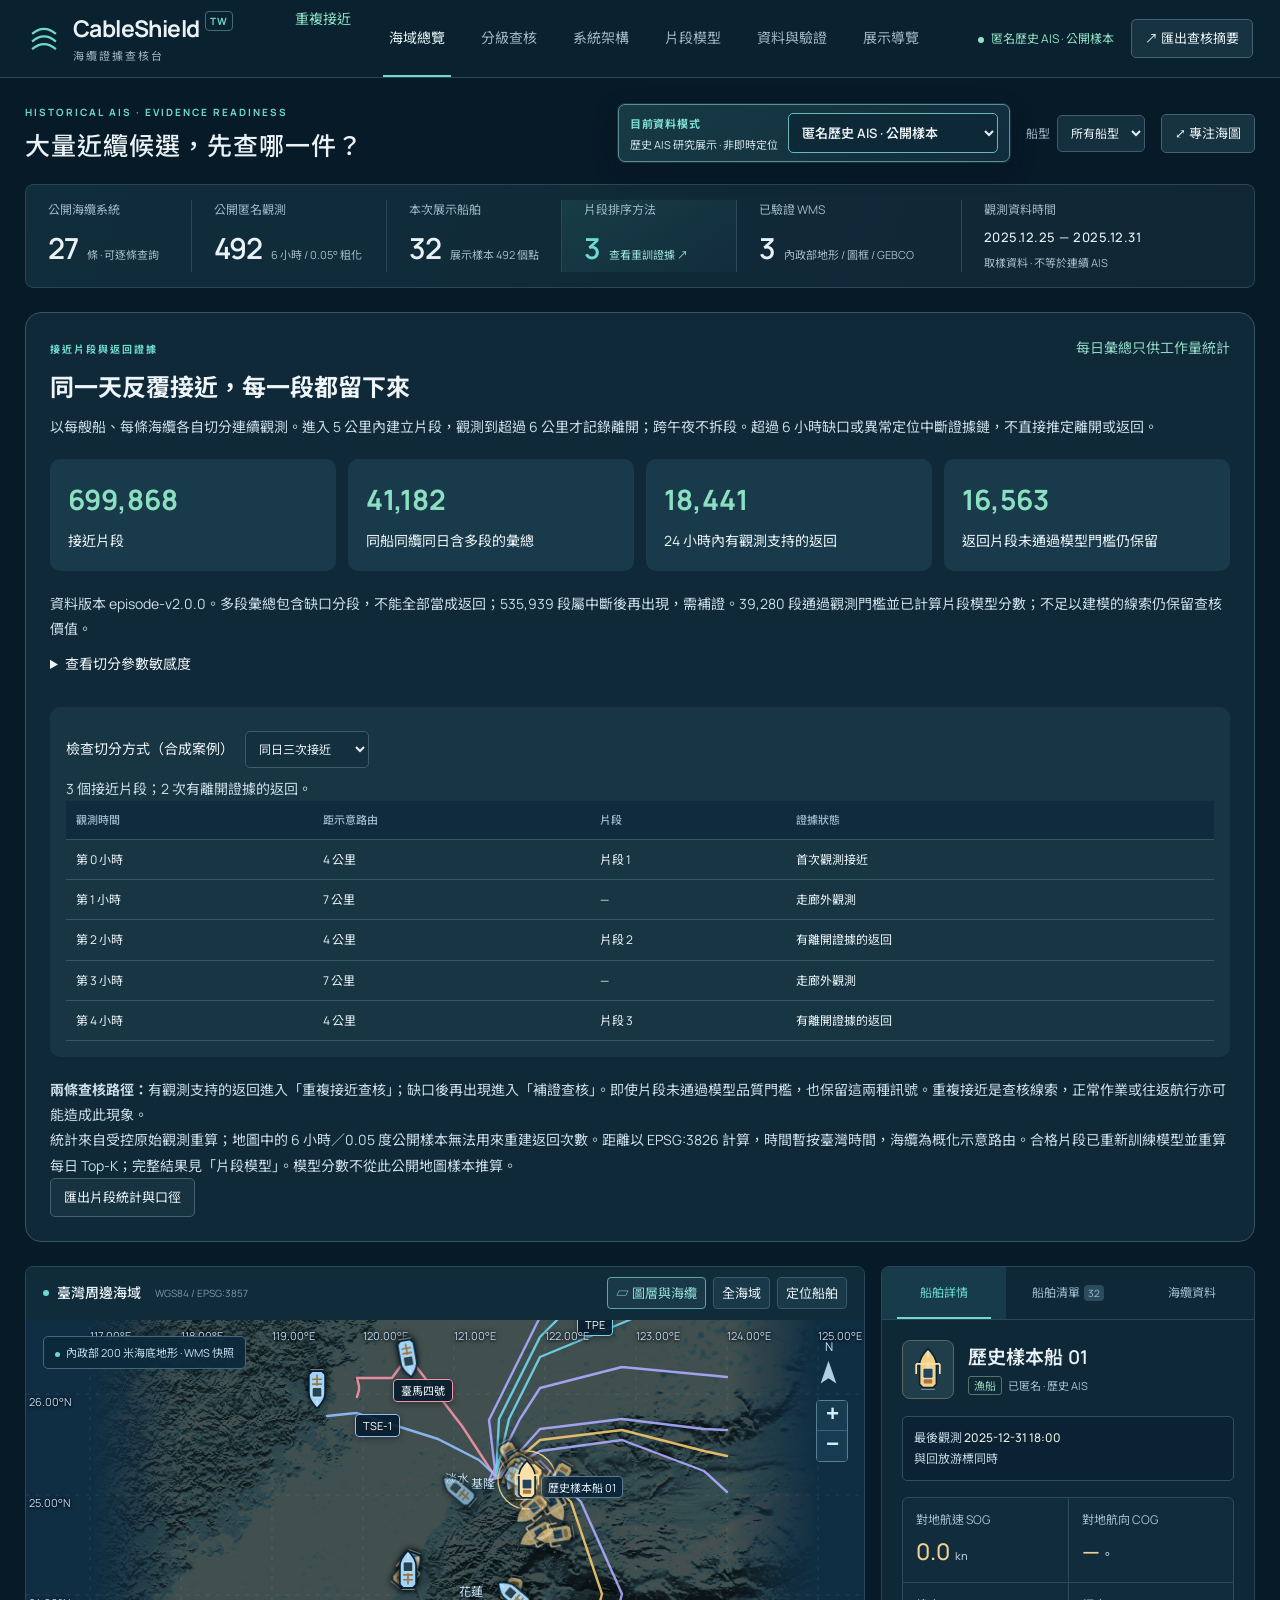
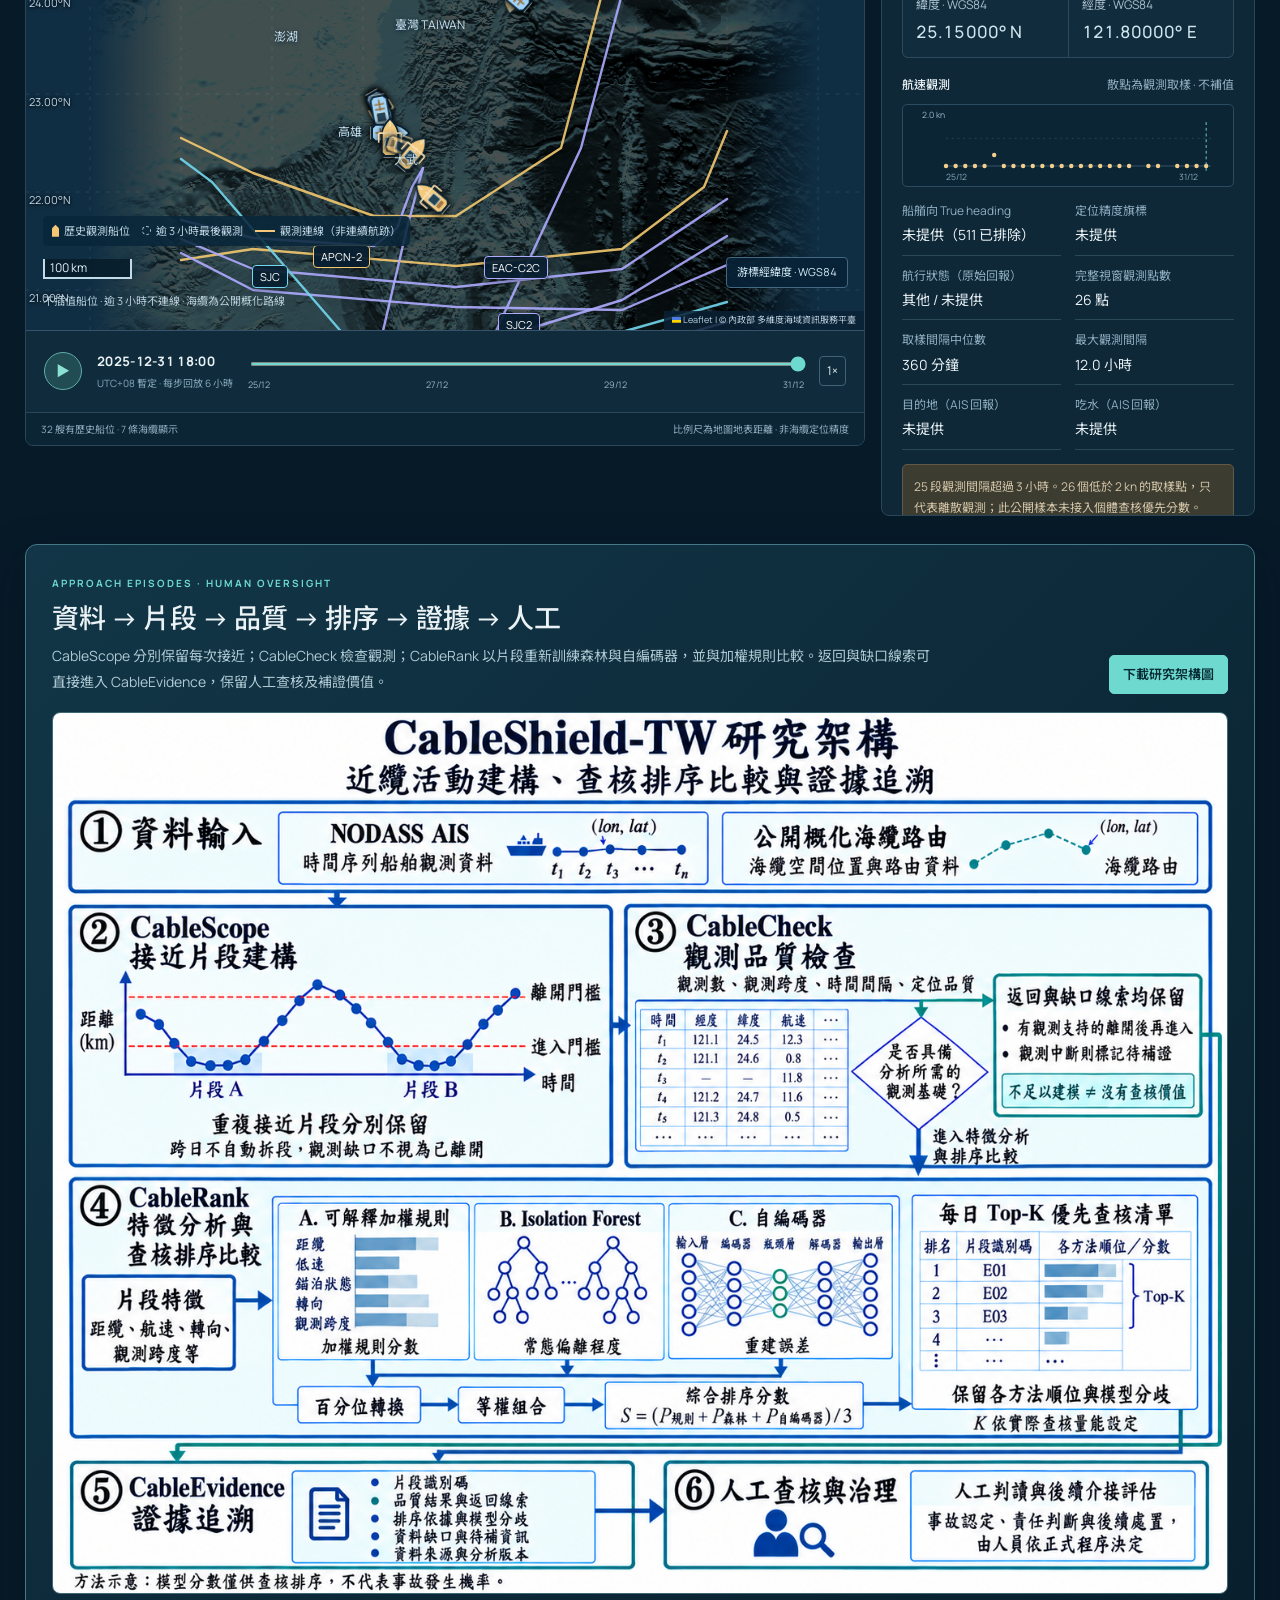
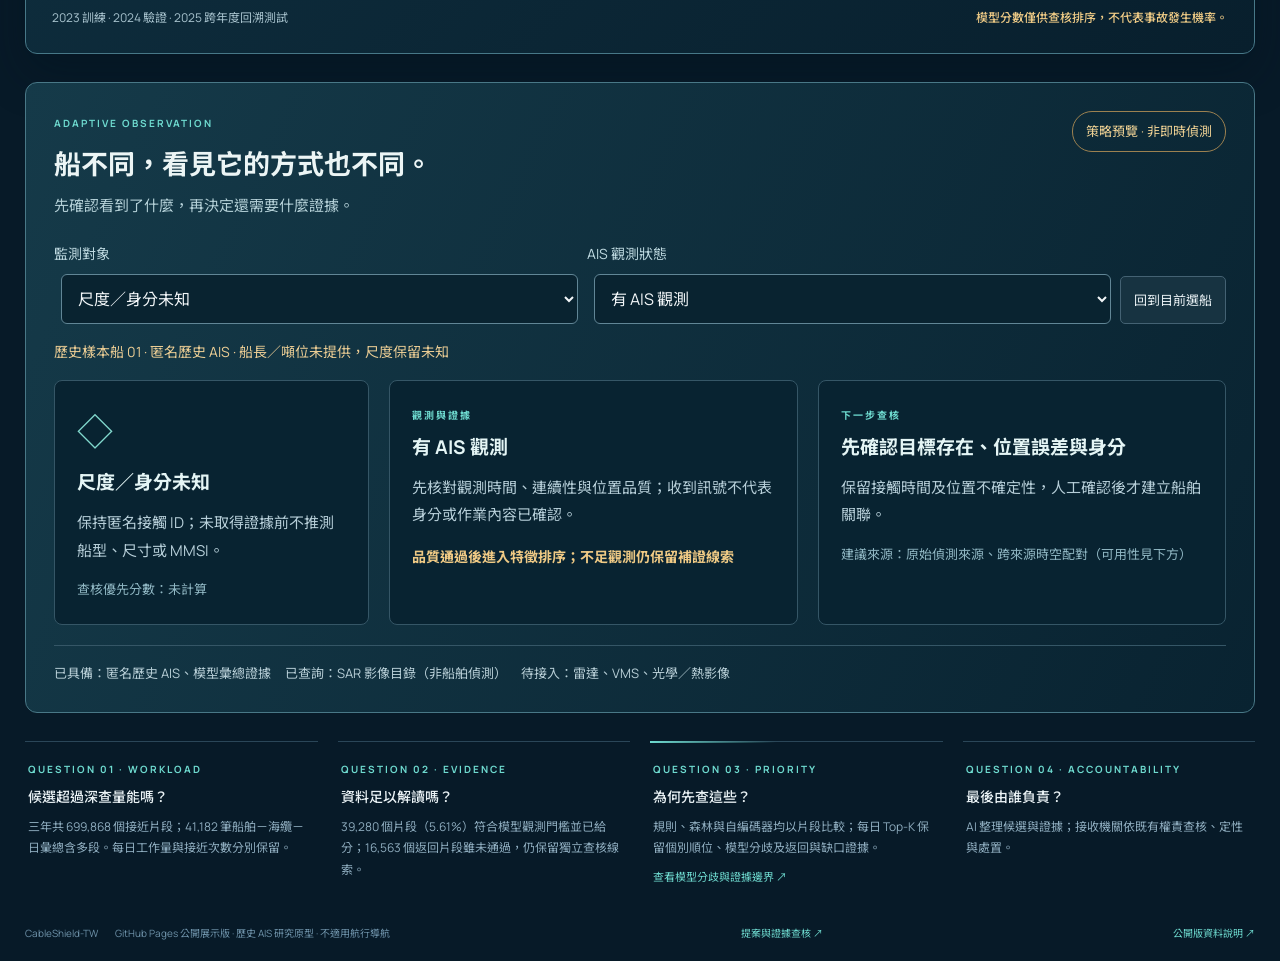
==== commit 62b6ff92: "Replace daily baseline with retrained episode ranking evidence" ====
--- a/index.html
+++ b/index.html
@@ -1,12 +1,11 @@
 <!doctype html><html lang="zh-Hant"><head><meta charset="utf-8"><meta name="viewport" content="width=device-width,initial-scale=1"><meta name="theme-color" content="#091b29"><meta name="description" content="CableShield-TW 海纜周邊船舶事件可信查核與智慧治理系統公開展示版"><title>CableShield-TW｜海纜周邊船舶事件可信查核與智慧治理</title><link rel="stylesheet" href="./vendor/leaflet.css?v=0.7.2"><link rel="stylesheet" href="./style.css?v=2.0.0"><script src="./vendor/leaflet.js" defer></script><script src="./app.js?v=2.0.0" type="module"></script><script type="module" src="./episodes-v2.js?v=2.0.0"></script></head><body>
-<a class="skip" href="#map">跳至海域地圖</a><header class="top"><a class="brand" href="./"><svg viewBox="0 0 40 40"><path d="M6 14Q20 2 34 14M6 23Q20 11 34 23M6 32Q20 20 34 32"/></svg><span>CableShield<sup>TW</sup><small>海纜證據查核台</small></span></a><nav><a class="episode-nav" href="#episodesV2">重複接近</a><button class="active" id="overviewNav">海域總覽</button><button id="monitorNav">分級查核</button><button id="architectureNav">系統架構</button><button id="modelNav">v1 模型基準</button><button id="sourcesNav">資料與驗證</button><button id="guideNav">展示導覽</button></nav><div class="header-right"><span class="source-indicator" id="modeTag">歷史 AIS</span><button class="button" id="exportBtn">↗ 匯出查核摘要</button></div></header>
+<a class="skip" href="#map">跳至海域地圖</a><header class="top"><a class="brand" href="./"><svg viewBox="0 0 40 40"><path d="M6 14Q20 2 34 14M6 23Q20 11 34 23M6 32Q20 20 34 32"/></svg><span>CableShield<sup>TW</sup><small>海纜證據查核台</small></span></a><nav><a class="episode-nav" href="#episodesV2">重複接近</a><button class="active" id="overviewNav">海域總覽</button><button id="monitorNav">分級查核</button><button id="architectureNav">系統架構</button><button id="modelNav">片段模型</button><button id="sourcesNav">資料與驗證</button><button id="guideNav">展示導覽</button></nav><div class="header-right"><span class="source-indicator" id="modeTag">歷史 AIS</span><button class="button" id="exportBtn">↗ 匯出查核摘要</button></div></header>
 <main><section class="mission"><div><span class="eyebrow">HISTORICAL AIS · EVIDENCE READINESS</span><h1>大量近纜候選，先查哪一件？</h1></div><div class="mission-controls"><label class="mode-control"><span class="mode-label">目前資料模式</span><select id="mode" aria-describedby="modeInlineNote"><option value="history">匿名歷史 AIS · 公開樣本</option><option value="simulation">情境演練 · 合成契約展示</option></select><span class="mode-inline-note" id="modeInlineNote">歷史 AIS 研究展示 · 非即時定位</span></label><label>船型<select id="shipFilter"><option value="all">所有船型</option><option value="漁船">漁船</option><option value="貨船">貨船</option><option value="其他">其他船舶</option></select></label><button id="fullMap" class="button">⤢ 專注海圖</button></div></section>
-<section class="stats"><article><span>公開海纜系統</span><b id="cableTotal">—</b><small>條 · 可逐條查詢</small></article><article><span id="recordsLabel">區域有效觀測</span><b id="pointTotal">—</b><small id="pointScope">7 日資料視窗</small></article><article><span>本次展示船舶</span><b id="shipTotal">—</b><small id="shipScope">依重複觀測數取樣</small></article><article class="model-stat"><span>v1 研究模型（含延伸）</span><b>4</b><small><button id="modelEvidenceBtn">查看封存證據 ↗</button></small></article><article><span>已驗證 WMS</span><b>3</b><small>內政部地形 / 圖框 / GEBCO</small></article><article class="data-window"><span>觀測資料時間</span><strong id="dataWindow">正在核對來源…</strong><small id="windowNote">與 2026 海纜快照分開標示</small></article></section>
+<section class="stats"><article><span>公開海纜系統</span><b id="cableTotal">—</b><small>條 · 可逐條查詢</small></article><article><span id="recordsLabel">區域有效觀測</span><b id="pointTotal">—</b><small id="pointScope">7 日資料視窗</small></article><article><span>本次展示船舶</span><b id="shipTotal">—</b><small id="shipScope">依重複觀測數取樣</small></article><article class="model-stat"><span>片段排序方法</span><b>3</b><small><button id="modelEvidenceBtn">查看重訓證據 ↗</button></small></article><article><span>已驗證 WMS</span><b>3</b><small>內政部地形 / 圖框 / GEBCO</small></article><article class="data-window"><span>觀測資料時間</span><strong id="dataWindow">正在核對來源…</strong><small id="windowNote">與 2026 海纜快照分開標示</small></article></section>
 <section id="episodesV2" class="episodes-v2" aria-label="重複接近片段查核"></section><section class="workspace"><div class="map-column"><div class="map-top"><div><span class="status-dot"></span><strong>臺灣周邊海域</strong><span class="map-subtitle">WGS84 / EPSG:3857</span></div><div class="map-tabs"><button id="layersBtn" aria-expanded="false">▱ 圖層與海纜</button><button id="homeMap">全海域</button><button id="followBtn">定位船舶</button></div></div><div class="map-shell"><div id="map" role="region" aria-label="可縮放的臺灣海纜與 AIS 地圖" tabindex="0"></div><div class="map-badge" id="baseBadge"><i></i>內政部 200 米海底地形 · WMS 快照</div><div class="map-north">N<svg viewBox="0 0 24 32"><path d="M12 2L21 28L12 22L3 28Z"/></svg></div><div class="map-coordinates" id="coordinates">游標經緯度 · WGS84</div><div class="map-legend"><span><i class="legend-ship"></i>歷史觀測船位</span><span><i class="legend-old"></i>逾 3 小時最後觀測</span><span><i class="legend-track"></i>觀測連線（非連續航跡）</span></div><div class="map-notice" id="mapNotice">不插值船位 · 缺訊不連線 · 海纜為公開概化路線</div>
 <aside id="layerPanel" class="layer-panel" hidden><div class="drawer-head"><h2>圖層控制</h2><button id="closeLayers" aria-label="關閉圖層">×</button></div><div class="layer-scroll"><h3>海洋底圖</h3><label class="layer-option"><input type="radio" name="basemap" value="moi" checked><span>內政部 200 米海底地形<small>已驗證 WMS · 2026.09.10 擷取</small></span></label><label class="layer-option"><input type="radio" name="basemap" value="gebco"><span>GEBCO 全球海底地形<small>已驗證 WMS · 獨立來源</small></span></label><label class="layer-option"><input type="radio" name="basemap" value="none"><span>純海圖背景<small>便於辨認船舶與纜線</small></span></label><label class="layer-option"><input id="originalColor" type="checkbox"><span>顯示底圖原色</span></label><label class="layer-option"><input id="liveWms" type="checkbox"><span>直接請求 WMS<small id="wmsState">預設使用已驗證快照，離線也可展示</small></span></label><label class="layer-option"><input id="encFrame" type="checkbox"><span>ENC 電子航行圖框<small>公開 WMS，圖框不等於完整海圖</small></span></label><h3>船舶與座標</h3><label class="layer-option"><input id="shipsLayer" type="checkbox" checked><span>船舶圖示</span></label><label class="layer-option"><input id="tracksLayer" type="checkbox" checked><span>所選船舶觀測連線</span></label><label class="layer-option"><input id="fixesLayer" type="checkbox" checked><span>所選船舶原始觀測點</span></label><label class="layer-option"><input id="gridLayer" type="checkbox" checked><span>經緯網與座標標籤</span></label><label class="layer-option"><input id="labelsLayer" type="checkbox" checked><span>海纜名稱</span></label><h3>海纜系統 <small id="visibleCableCount"></small></h3><div class="layer-actions"><button id="showAllCables">全部顯示</button><button id="hideAllCables">全部隱藏</button></div><input id="cableSearch" placeholder="搜尋海纜名稱…" aria-label="搜尋海纜名稱"><div id="cableLayers"></div><p class="source-foot">TeleGeography / Gigawatt Map · CC BY-NC-SA 3.0。系統名稱為真實資料，路由為公開概化示意；不作實際船纜測距。</p></div></aside></div>
 <div class="time-bar"><button id="play" class="play" aria-label="播放歷史觀測">▶</button><div class="play-time"><strong id="cursorTime">—</strong><small id="cursorMeta">資料時區暫按 UTC+08，待確認</small></div><div class="slider-area"><input id="timeSlider" type="range" min="0" max="100" value="100" aria-label="歷史觀測時間游標"><div id="timeTicks"></div></div><button id="speed" class="speed">1×</button></div><div class="map-footer"><span id="mapStatus">正在載入已核對圖層</span><span>比例尺為地圖地表距離 · 非海纜定位精度</span></div></div>
 <aside class="inspector"><div class="inspector-tabs"><button class="active" data-tab="detail">船舶詳情</button><button data-tab="fleet">船舶清單 <span id="fleetCount">32</span></button><button data-tab="cable">海纜資料</button></div><div class="inspector-content" id="inspectorContent"><p class="empty">正在載入觀測…</p></div></aside></section>
-<section class="architecture" id="systemArchitecture" aria-labelledby="architectureTitle"><div class="architecture-head"><div><span class="eyebrow">EPISODE EVIDENCE · v2.0</span><h2 id="architectureTitle">v2 先保留片段與返回證據，再分流查核。</h2><p>CableScope保留逐船逐纜的接近片段與每日關聯；CableCheck檢查品質，同時保留有觀測支持的返回。返回查核、缺口補證與模型資格分開記錄，再由CableEvidence保存前次片段、來源與版本。舊模型僅作v1基準。</p></div><div class="architecture-actions"><a class="button primary" href="./assets/cableshield_evidence_readiness_flow_v0.9.pdf" download>下載 PDF</a><a class="button" href="./assets/editable/cableshield_evidence_readiness_flow_v0.9.tex" download>下載可編輯圖檔</a></div></div><a class="architecture-figure" href="./assets/cableshield_evidence_readiness_flow_v0.9.png" target="_blank" rel="noopener" aria-label="另頁開啟完整流程架構圖"><img src="./assets/cableshield_evidence_readiness_flow_v0.9.png" alt="CableShield-TW 歷史 AIS 資料可判性與查核排序流程圖" loading="lazy"></a><div class="architecture-legend"><span>歷史圖：v1日彙總離線流程</span><span>院方介接：待評估</span><strong>下列流程圖為 v1 歷史基準。v2已取消按日合併與最近海纜切分；返回訊號不因品質門檻而消失。657、3.6%及K均屬v1研究口徑，不代表v2片段的發現率。</strong></div></section>
-<section class="architecture" id="cableRankArchitecture" aria-labelledby="modelArchitectureTitle"><div class="architecture-head"><div><span class="eyebrow">CABLERANK · MODEL ARCHITECTURE · v1.0</span><h2 id="modelArchitectureTitle">v1 日彙總模型基準與方法分歧</h2><p>規則基線直接使用事件特徵；Isolation Forest 與自編碼器使用共同前處理後的 18 維特徵。三種分數依 2023 年參照分布轉為百分位，再等權組合。每日 Top-K 保留個別順位與模型分歧；CableTrack 的 GRU 航跡預測獨立評估。</p></div><div class="architecture-actions"><a class="button primary" href="./assets/cableshield_model_architecture_v1.0.pdf" download>下載模型圖 PDF</a><a class="button" href="./assets/editable/cableshield_model_architecture_v1.0.tex" download>下載可編輯圖檔</a></div></div><a class="architecture-figure" href="./assets/cableshield_model_architecture_v1.0.png" target="_blank" rel="noopener" aria-label="另頁開啟 CableRank 模型架構圖"><img src="./assets/cableshield_model_architecture_v1.0.png" alt="CableRank v1 日彙總模型架構：規則、Isolation Forest、自編碼器、百分位組合、Top-K 查核清單與獨立的 CableTrack GRU" loading="lazy"></a><div class="architecture-legend"><span>v1 日彙總模型基準：2023 訓練與參照 · 2024 驗證 · 2025 封存測試；不含 v2 返回訊號</span><strong>模型分數支援查核排序；不等於事故、惡意或責任判定。</strong></div></section>
-<section class="evidence-strip"><article><span class="eyebrow">QUESTION 01 · WORKLOAD</span><h2>候選超過深查量能嗎？</h2><p>v1 日彙總工作量盤點的典型一日為 656.5 筆船舶－海纜－日候選，約 657 筆。</p></article><article><span class="eyebrow">QUESTION 02 · EVIDENCE</span><h2>資料足以解讀嗎？</h2><p>v1 日彙總 CableCheck 原門檻下有 23,690 筆（3.6%）符合模型納入條件；但 547,490 筆（84.0%）5公里日彙總只有單點。九組門檻敏感度詳見「模型研究」。</p></article><article class="model-evidence-card"><span class="eyebrow">QUESTION 03 · PRIORITY</span><h2>為何先查這些？</h2><p>v2獨立保留返回查核與缺口補證；v1模型基準另呈現方法順位與分歧。</p><button id="modelEvidenceStrip">查看模型、案例與證據邊界 ↗</button></article><article><span class="eyebrow">QUESTION 04 · ACCOUNTABILITY</span><h2>最後由誰負責？</h2><p>AI 整理候選與證據；接收機關依既有權責查核、定性與處置。</p></article></section><footer>CableShield-TW · v2.0 <span>GitHub Pages 公開展示版 · 歷史 AIS 研究原型 · 不適用航行導航</span><a href="./PROPOSAL.md">提案與證據查核 ↗</a><a href="./README.md">公開版資料說明 ↗</a></footer></main>
+<section class="architecture" id="systemArchitecture" aria-labelledby="architectureTitle"><div class="architecture-head"><div><span class="eyebrow">APPROACH EPISODES · HUMAN OVERSIGHT</span><h2 id="architectureTitle">資料 → 片段 → 品質 → 排序 → 證據 → 人工</h2><p>CableScope 分別保留每次接近；CableCheck 檢查觀測；CableRank 以片段重新訓練森林與自編碼器，並與加權規則比較。返回與缺口線索可直接進入 CableEvidence，保留人工查核及補證價值。</p></div><div class="architecture-actions"><a class="button primary" href="./assets/cableshield_research_architecture.png" download>下載研究架構圖</a></div></div><a class="architecture-figure" href="./assets/cableshield_research_architecture.png" target="_blank" rel="noopener" aria-label="另頁開啟研究架構圖"><img src="./assets/cableshield_research_architecture.png" alt="資料輸入、接近片段建構、觀測品質檢查、三方法查核排序、證據追溯與人工治理；返回與缺口另接證據追溯" loading="lazy"></a><div class="architecture-legend"><span>2023 訓練 · 2024 驗證 · 2025 跨年度回溯測試</span><strong>模型分數僅供查核排序，不代表事故發生機率。</strong></div></section>
+<section class="evidence-strip"><article><span class="eyebrow">QUESTION 01 · WORKLOAD</span><h2>候選超過深查量能嗎？</h2><p>三年共 699,868 個接近片段；41,182 筆船舶－海纜－日彙總含多段。每日工作量與接近次數分別保留。</p></article><article><span class="eyebrow">QUESTION 02 · EVIDENCE</span><h2>資料足以解讀嗎？</h2><p>39,280 個片段（5.61%）符合模型觀測門檻並已給分；16,563 個返回片段雖未通過，仍保留獨立查核線索。</p></article><article class="model-evidence-card"><span class="eyebrow">QUESTION 03 · PRIORITY</span><h2>為何先查這些？</h2><p>規則、森林與自編碼器均以片段比較；每日 Top-K 保留個別順位、模型分歧及返回與缺口證據。</p><button id="modelEvidenceStrip">查看模型分歧與證據邊界 ↗</button></article><article><span class="eyebrow">QUESTION 04 · ACCOUNTABILITY</span><h2>最後由誰負責？</h2><p>AI 整理候選與證據；接收機關依既有權責查核、定性與處置。</p></article></section><footer>CableShield-TW <span>GitHub Pages 公開展示版 · 歷史 AIS 研究原型 · 不適用航行導航</span><a href="./PROPOSAL.md">提案與證據查核 ↗</a><a href="./README.md">公開版資料說明 ↗</a></footer></main>
 <dialog id="dialog" aria-label="資料詳情"><div id="dialogContent"></div></dialog><div id="toast" role="status" aria-live="polite"></div></body></html>
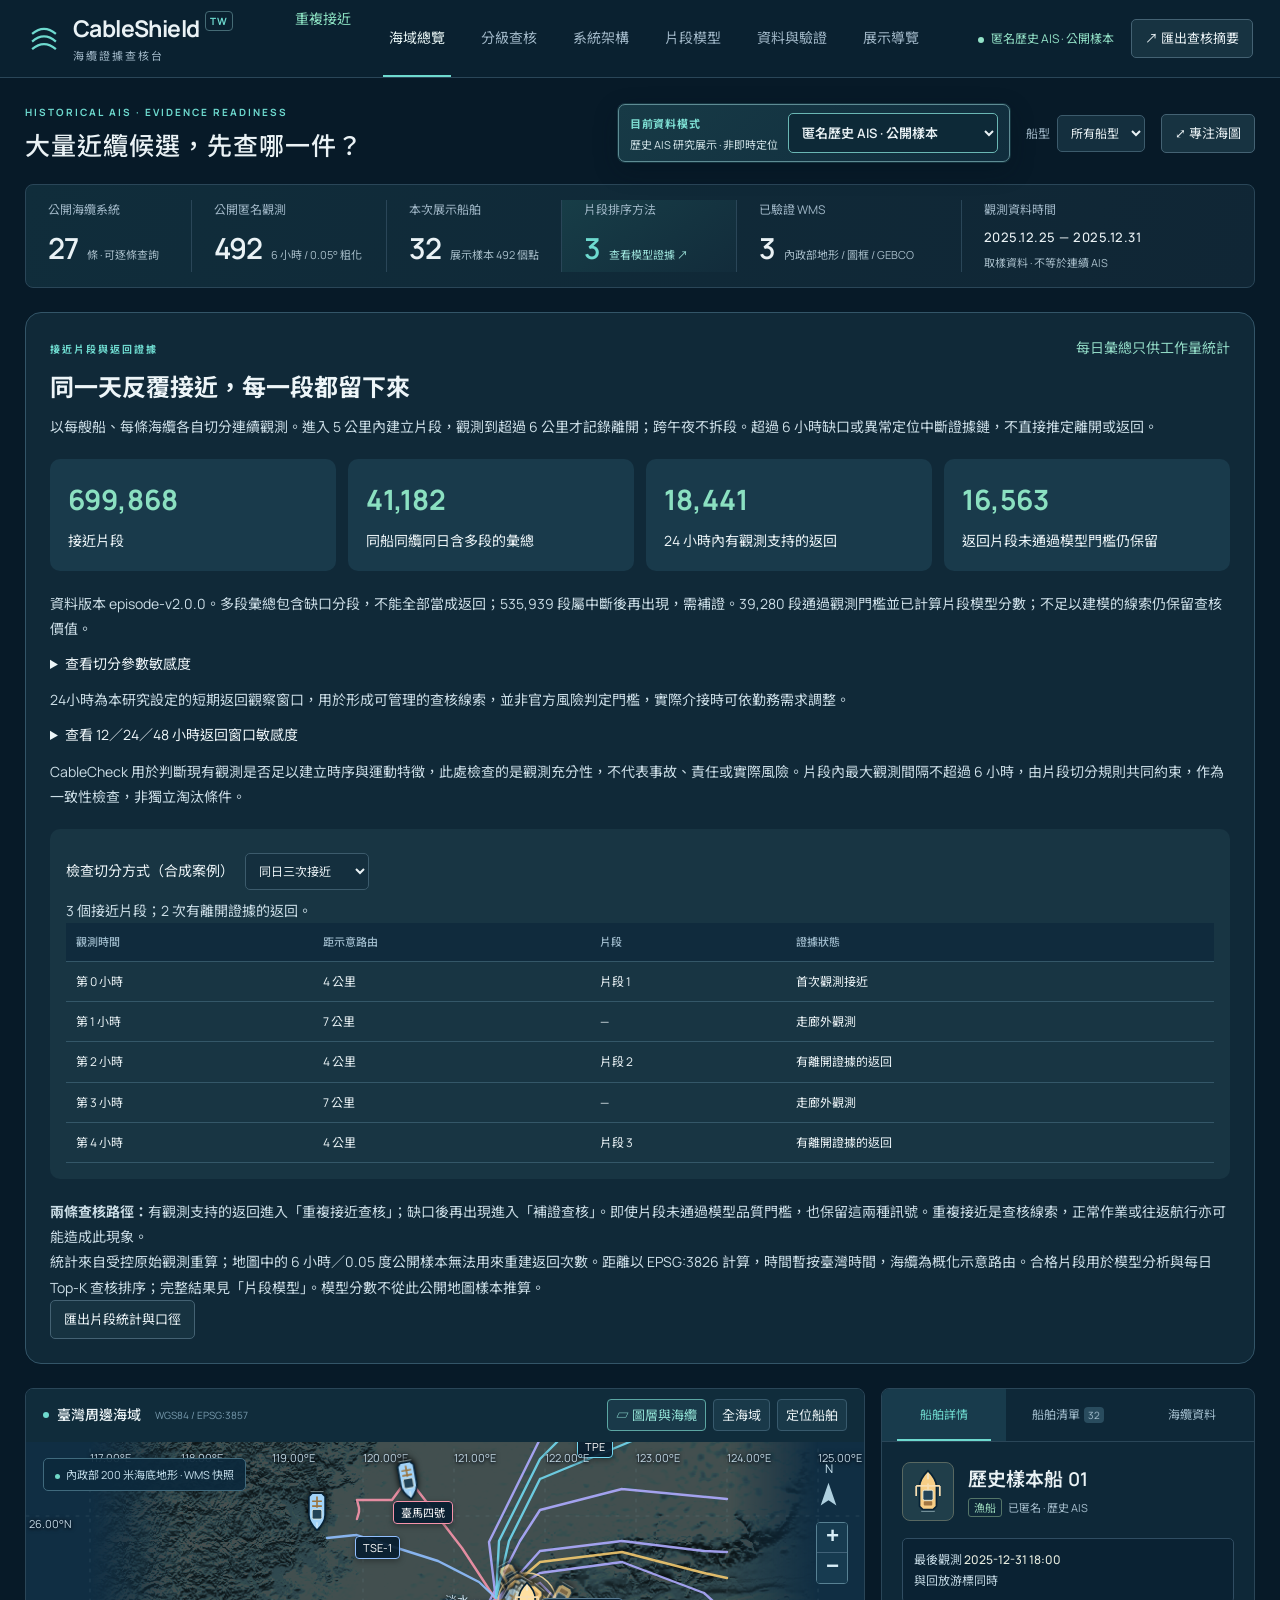
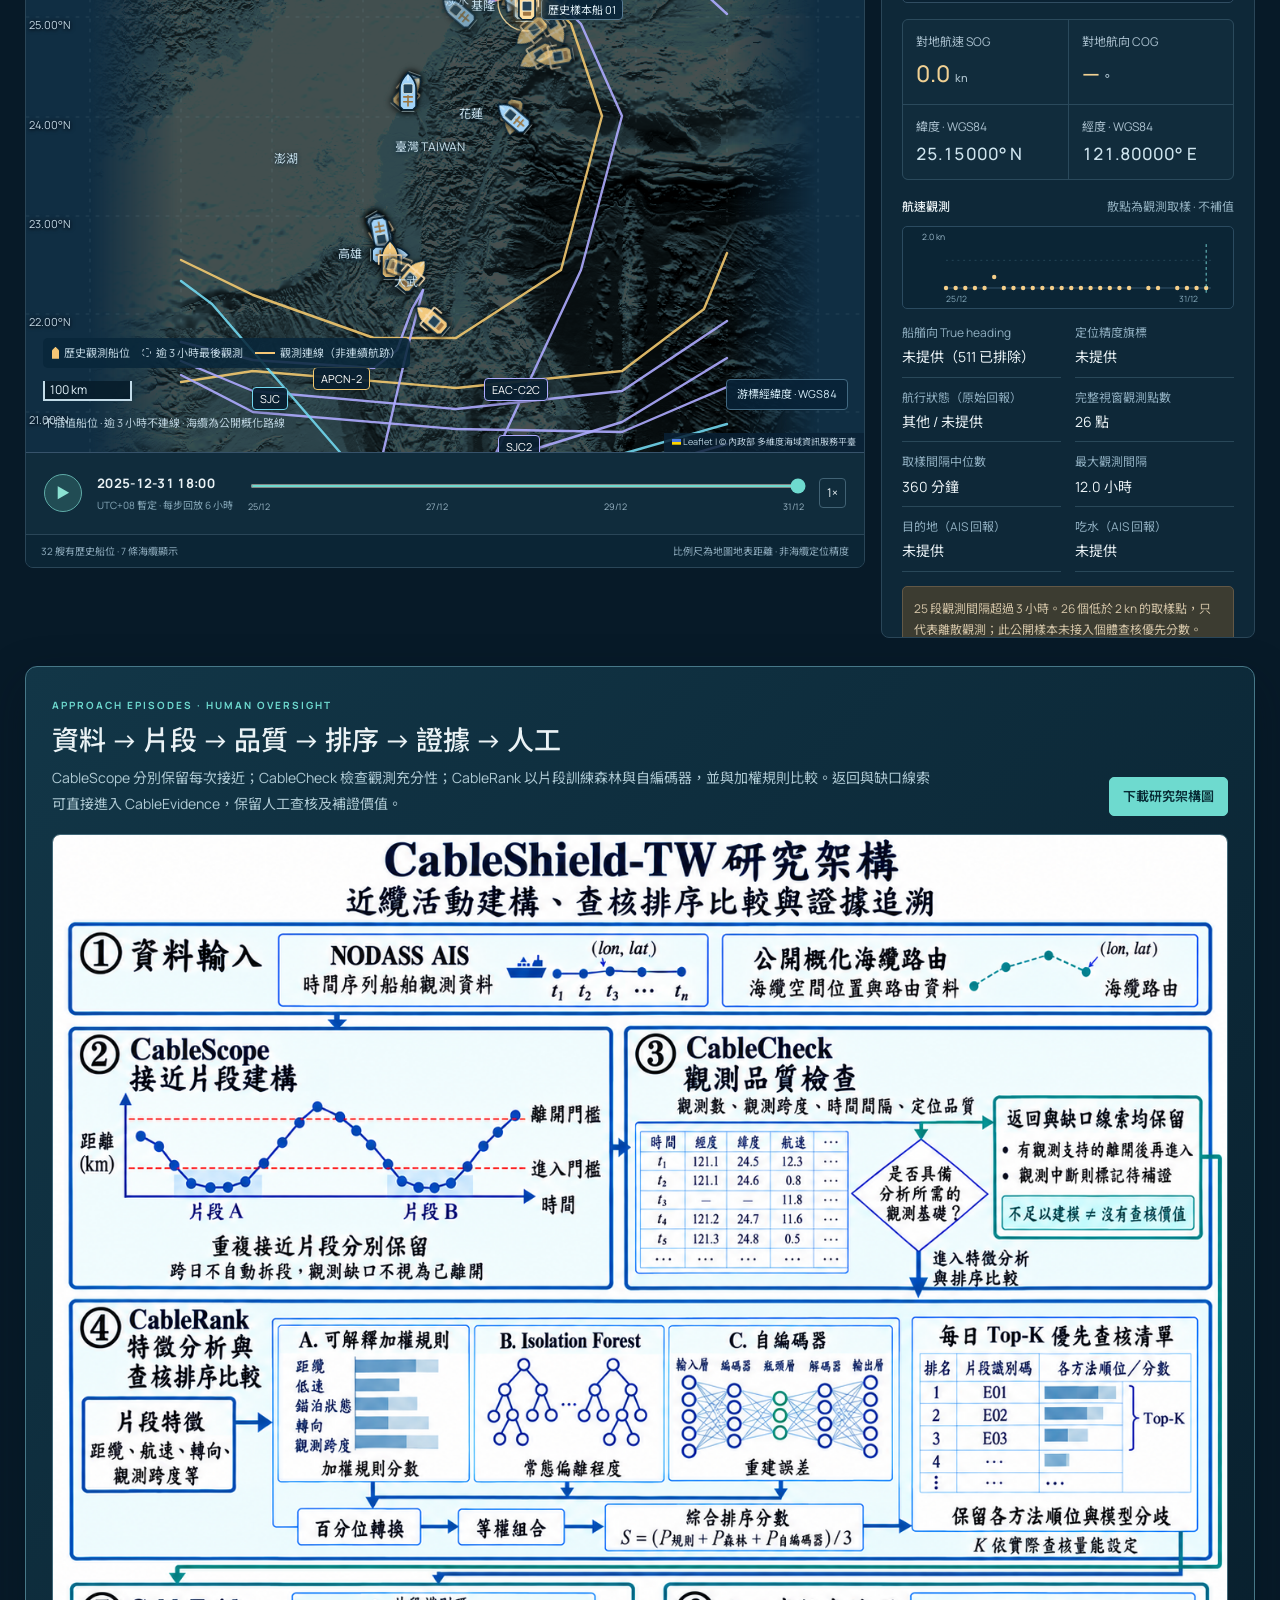
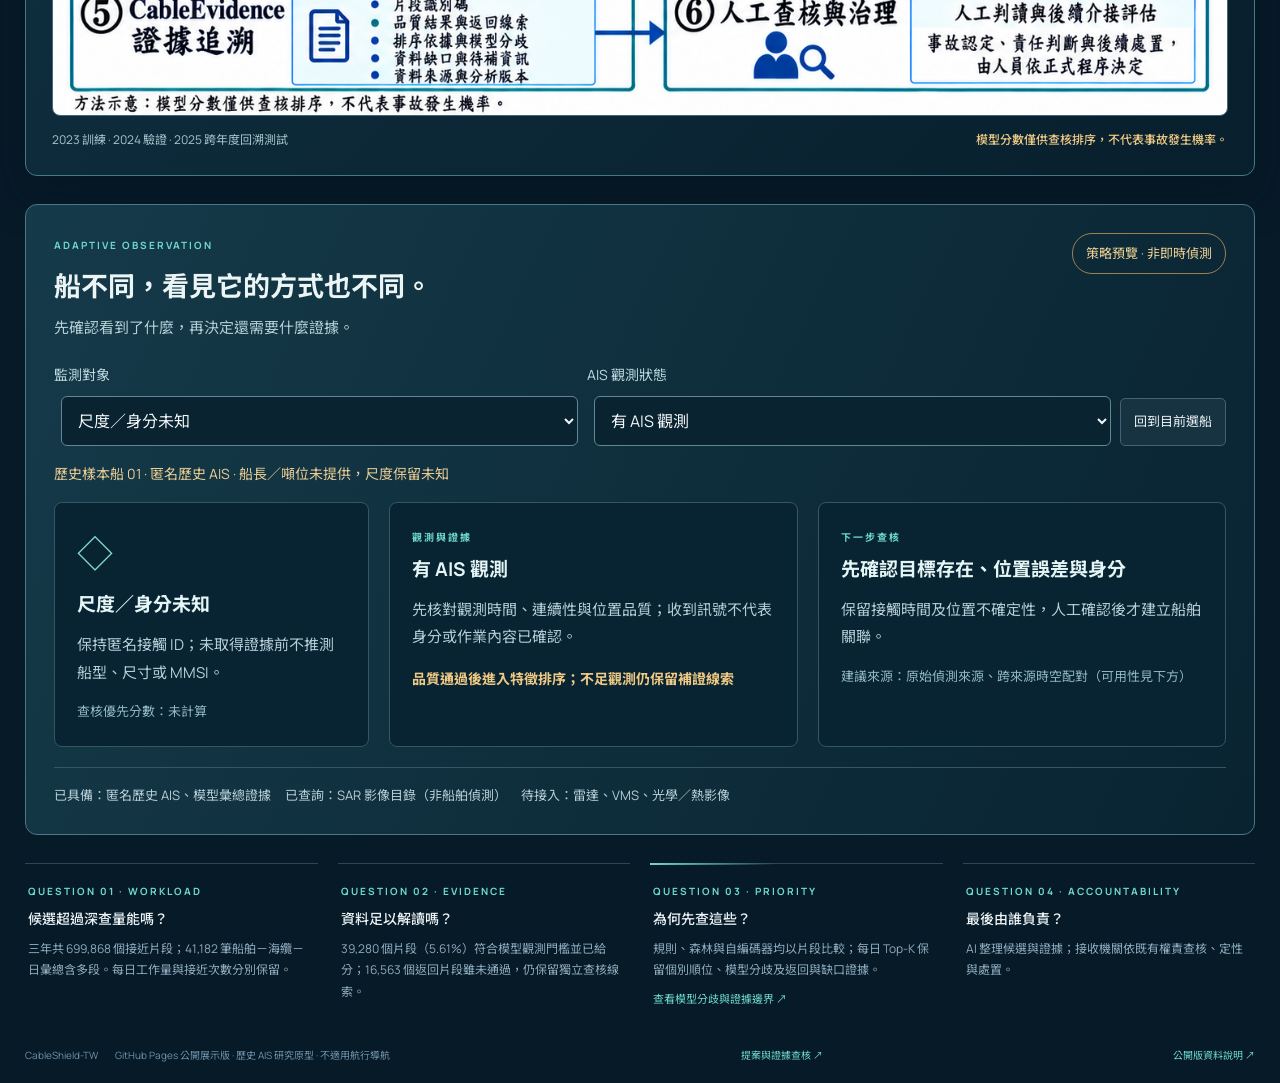
==== commit 64e46cb6: "Clarify observation sufficiency and report return-window sensitivity" ====
--- a/index.html
+++ b/index.html
@@ -1,11 +1,11 @@
-<!doctype html><html lang="zh-Hant"><head><meta charset="utf-8"><meta name="viewport" content="width=device-width,initial-scale=1"><meta name="theme-color" content="#091b29"><meta name="description" content="CableShield-TW 海纜周邊船舶事件可信查核與智慧治理系統公開展示版"><title>CableShield-TW｜海纜周邊船舶事件可信查核與智慧治理</title><link rel="stylesheet" href="./vendor/leaflet.css?v=0.7.2"><link rel="stylesheet" href="./style.css?v=2.0.0"><script src="./vendor/leaflet.js" defer></script><script src="./app.js?v=2.0.0" type="module"></script><script type="module" src="./episodes-v2.js?v=2.0.0"></script></head><body>
+<!doctype html><html lang="zh-Hant"><head><meta charset="utf-8"><meta name="viewport" content="width=device-width,initial-scale=1"><meta name="theme-color" content="#091b29"><meta name="description" content="CableShield-TW 海纜周邊船舶事件可信查核與智慧治理系統公開展示版"><title>CableShield-TW｜海纜周邊船舶事件可信查核與智慧治理</title><link rel="stylesheet" href="./vendor/leaflet.css?v=0.7.2"><link rel="stylesheet" href="./style.css?v=2.0.0"><script src="./vendor/leaflet.js" defer></script><script src="./app.js?v=formal-20260926" type="module"></script><script type="module" src="./episodes-v2.js?v=formal-20260926"></script></head><body>
 <a class="skip" href="#map">跳至海域地圖</a><header class="top"><a class="brand" href="./"><svg viewBox="0 0 40 40"><path d="M6 14Q20 2 34 14M6 23Q20 11 34 23M6 32Q20 20 34 32"/></svg><span>CableShield<sup>TW</sup><small>海纜證據查核台</small></span></a><nav><a class="episode-nav" href="#episodesV2">重複接近</a><button class="active" id="overviewNav">海域總覽</button><button id="monitorNav">分級查核</button><button id="architectureNav">系統架構</button><button id="modelNav">片段模型</button><button id="sourcesNav">資料與驗證</button><button id="guideNav">展示導覽</button></nav><div class="header-right"><span class="source-indicator" id="modeTag">歷史 AIS</span><button class="button" id="exportBtn">↗ 匯出查核摘要</button></div></header>
 <main><section class="mission"><div><span class="eyebrow">HISTORICAL AIS · EVIDENCE READINESS</span><h1>大量近纜候選，先查哪一件？</h1></div><div class="mission-controls"><label class="mode-control"><span class="mode-label">目前資料模式</span><select id="mode" aria-describedby="modeInlineNote"><option value="history">匿名歷史 AIS · 公開樣本</option><option value="simulation">情境演練 · 合成契約展示</option></select><span class="mode-inline-note" id="modeInlineNote">歷史 AIS 研究展示 · 非即時定位</span></label><label>船型<select id="shipFilter"><option value="all">所有船型</option><option value="漁船">漁船</option><option value="貨船">貨船</option><option value="其他">其他船舶</option></select></label><button id="fullMap" class="button">⤢ 專注海圖</button></div></section>
-<section class="stats"><article><span>公開海纜系統</span><b id="cableTotal">—</b><small>條 · 可逐條查詢</small></article><article><span id="recordsLabel">區域有效觀測</span><b id="pointTotal">—</b><small id="pointScope">7 日資料視窗</small></article><article><span>本次展示船舶</span><b id="shipTotal">—</b><small id="shipScope">依重複觀測數取樣</small></article><article class="model-stat"><span>片段排序方法</span><b>3</b><small><button id="modelEvidenceBtn">查看重訓證據 ↗</button></small></article><article><span>已驗證 WMS</span><b>3</b><small>內政部地形 / 圖框 / GEBCO</small></article><article class="data-window"><span>觀測資料時間</span><strong id="dataWindow">正在核對來源…</strong><small id="windowNote">與 2026 海纜快照分開標示</small></article></section>
+<section class="stats"><article><span>公開海纜系統</span><b id="cableTotal">—</b><small>條 · 可逐條查詢</small></article><article><span id="recordsLabel">區域有效觀測</span><b id="pointTotal">—</b><small id="pointScope">7 日資料視窗</small></article><article><span>本次展示船舶</span><b id="shipTotal">—</b><small id="shipScope">依重複觀測數取樣</small></article><article class="model-stat"><span>片段排序方法</span><b>3</b><small><button id="modelEvidenceBtn">查看模型證據 ↗</button></small></article><article><span>已驗證 WMS</span><b>3</b><small>內政部地形 / 圖框 / GEBCO</small></article><article class="data-window"><span>觀測資料時間</span><strong id="dataWindow">正在核對來源…</strong><small id="windowNote">與 2026 海纜快照分開標示</small></article></section>
 <section id="episodesV2" class="episodes-v2" aria-label="重複接近片段查核"></section><section class="workspace"><div class="map-column"><div class="map-top"><div><span class="status-dot"></span><strong>臺灣周邊海域</strong><span class="map-subtitle">WGS84 / EPSG:3857</span></div><div class="map-tabs"><button id="layersBtn" aria-expanded="false">▱ 圖層與海纜</button><button id="homeMap">全海域</button><button id="followBtn">定位船舶</button></div></div><div class="map-shell"><div id="map" role="region" aria-label="可縮放的臺灣海纜與 AIS 地圖" tabindex="0"></div><div class="map-badge" id="baseBadge"><i></i>內政部 200 米海底地形 · WMS 快照</div><div class="map-north">N<svg viewBox="0 0 24 32"><path d="M12 2L21 28L12 22L3 28Z"/></svg></div><div class="map-coordinates" id="coordinates">游標經緯度 · WGS84</div><div class="map-legend"><span><i class="legend-ship"></i>歷史觀測船位</span><span><i class="legend-old"></i>逾 3 小時最後觀測</span><span><i class="legend-track"></i>觀測連線（非連續航跡）</span></div><div class="map-notice" id="mapNotice">不插值船位 · 缺訊不連線 · 海纜為公開概化路線</div>
 <aside id="layerPanel" class="layer-panel" hidden><div class="drawer-head"><h2>圖層控制</h2><button id="closeLayers" aria-label="關閉圖層">×</button></div><div class="layer-scroll"><h3>海洋底圖</h3><label class="layer-option"><input type="radio" name="basemap" value="moi" checked><span>內政部 200 米海底地形<small>已驗證 WMS · 2026.09.10 擷取</small></span></label><label class="layer-option"><input type="radio" name="basemap" value="gebco"><span>GEBCO 全球海底地形<small>已驗證 WMS · 獨立來源</small></span></label><label class="layer-option"><input type="radio" name="basemap" value="none"><span>純海圖背景<small>便於辨認船舶與纜線</small></span></label><label class="layer-option"><input id="originalColor" type="checkbox"><span>顯示底圖原色</span></label><label class="layer-option"><input id="liveWms" type="checkbox"><span>直接請求 WMS<small id="wmsState">預設使用已驗證快照，離線也可展示</small></span></label><label class="layer-option"><input id="encFrame" type="checkbox"><span>ENC 電子航行圖框<small>公開 WMS，圖框不等於完整海圖</small></span></label><h3>船舶與座標</h3><label class="layer-option"><input id="shipsLayer" type="checkbox" checked><span>船舶圖示</span></label><label class="layer-option"><input id="tracksLayer" type="checkbox" checked><span>所選船舶觀測連線</span></label><label class="layer-option"><input id="fixesLayer" type="checkbox" checked><span>所選船舶原始觀測點</span></label><label class="layer-option"><input id="gridLayer" type="checkbox" checked><span>經緯網與座標標籤</span></label><label class="layer-option"><input id="labelsLayer" type="checkbox" checked><span>海纜名稱</span></label><h3>海纜系統 <small id="visibleCableCount"></small></h3><div class="layer-actions"><button id="showAllCables">全部顯示</button><button id="hideAllCables">全部隱藏</button></div><input id="cableSearch" placeholder="搜尋海纜名稱…" aria-label="搜尋海纜名稱"><div id="cableLayers"></div><p class="source-foot">TeleGeography / Gigawatt Map · CC BY-NC-SA 3.0。系統名稱為真實資料，路由為公開概化示意；不作實際船纜測距。</p></div></aside></div>
 <div class="time-bar"><button id="play" class="play" aria-label="播放歷史觀測">▶</button><div class="play-time"><strong id="cursorTime">—</strong><small id="cursorMeta">資料時區暫按 UTC+08，待確認</small></div><div class="slider-area"><input id="timeSlider" type="range" min="0" max="100" value="100" aria-label="歷史觀測時間游標"><div id="timeTicks"></div></div><button id="speed" class="speed">1×</button></div><div class="map-footer"><span id="mapStatus">正在載入已核對圖層</span><span>比例尺為地圖地表距離 · 非海纜定位精度</span></div></div>
 <aside class="inspector"><div class="inspector-tabs"><button class="active" data-tab="detail">船舶詳情</button><button data-tab="fleet">船舶清單 <span id="fleetCount">32</span></button><button data-tab="cable">海纜資料</button></div><div class="inspector-content" id="inspectorContent"><p class="empty">正在載入觀測…</p></div></aside></section>
-<section class="architecture" id="systemArchitecture" aria-labelledby="architectureTitle"><div class="architecture-head"><div><span class="eyebrow">APPROACH EPISODES · HUMAN OVERSIGHT</span><h2 id="architectureTitle">資料 → 片段 → 品質 → 排序 → 證據 → 人工</h2><p>CableScope 分別保留每次接近；CableCheck 檢查觀測；CableRank 以片段重新訓練森林與自編碼器，並與加權規則比較。返回與缺口線索可直接進入 CableEvidence，保留人工查核及補證價值。</p></div><div class="architecture-actions"><a class="button primary" href="./assets/cableshield_research_architecture.png" download>下載研究架構圖</a></div></div><a class="architecture-figure" href="./assets/cableshield_research_architecture.png" target="_blank" rel="noopener" aria-label="另頁開啟研究架構圖"><img src="./assets/cableshield_research_architecture.png" alt="資料輸入、接近片段建構、觀測品質檢查、三方法查核排序、證據追溯與人工治理；返回與缺口另接證據追溯" loading="lazy"></a><div class="architecture-legend"><span>2023 訓練 · 2024 驗證 · 2025 跨年度回溯測試</span><strong>模型分數僅供查核排序，不代表事故發生機率。</strong></div></section>
+<section class="architecture" id="systemArchitecture" aria-labelledby="architectureTitle"><div class="architecture-head"><div><span class="eyebrow">APPROACH EPISODES · HUMAN OVERSIGHT</span><h2 id="architectureTitle">資料 → 片段 → 品質 → 排序 → 證據 → 人工</h2><p>CableScope 分別保留每次接近；CableCheck 檢查觀測充分性；CableRank 以片段訓練森林與自編碼器，並與加權規則比較。返回與缺口線索可直接進入 CableEvidence，保留人工查核及補證價值。</p></div><div class="architecture-actions"><a class="button primary" href="./assets/cableshield_research_architecture.png" download>下載研究架構圖</a></div></div><a class="architecture-figure" href="./assets/cableshield_research_architecture.png" target="_blank" rel="noopener" aria-label="另頁開啟研究架構圖"><img src="./assets/cableshield_research_architecture.png" alt="資料輸入、接近片段建構、觀測品質檢查、三方法查核排序、證據追溯與人工治理；返回與缺口另接證據追溯" loading="lazy"></a><div class="architecture-legend"><span>2023 訓練 · 2024 驗證 · 2025 跨年度回溯測試</span><strong>模型分數僅供查核排序，不代表事故發生機率。</strong></div></section>
 <section class="evidence-strip"><article><span class="eyebrow">QUESTION 01 · WORKLOAD</span><h2>候選超過深查量能嗎？</h2><p>三年共 699,868 個接近片段；41,182 筆船舶－海纜－日彙總含多段。每日工作量與接近次數分別保留。</p></article><article><span class="eyebrow">QUESTION 02 · EVIDENCE</span><h2>資料足以解讀嗎？</h2><p>39,280 個片段（5.61%）符合模型觀測門檻並已給分；16,563 個返回片段雖未通過，仍保留獨立查核線索。</p></article><article class="model-evidence-card"><span class="eyebrow">QUESTION 03 · PRIORITY</span><h2>為何先查這些？</h2><p>規則、森林與自編碼器均以片段比較；每日 Top-K 保留個別順位、模型分歧及返回與缺口證據。</p><button id="modelEvidenceStrip">查看模型分歧與證據邊界 ↗</button></article><article><span class="eyebrow">QUESTION 04 · ACCOUNTABILITY</span><h2>最後由誰負責？</h2><p>AI 整理候選與證據；接收機關依既有權責查核、定性與處置。</p></article></section><footer>CableShield-TW <span>GitHub Pages 公開展示版 · 歷史 AIS 研究原型 · 不適用航行導航</span><a href="./PROPOSAL.md">提案與證據查核 ↗</a><a href="./README.md">公開版資料說明 ↗</a></footer></main>
 <dialog id="dialog" aria-label="資料詳情"><div id="dialogContent"></div></dialog><div id="toast" role="status" aria-live="polite"></div></body></html>
